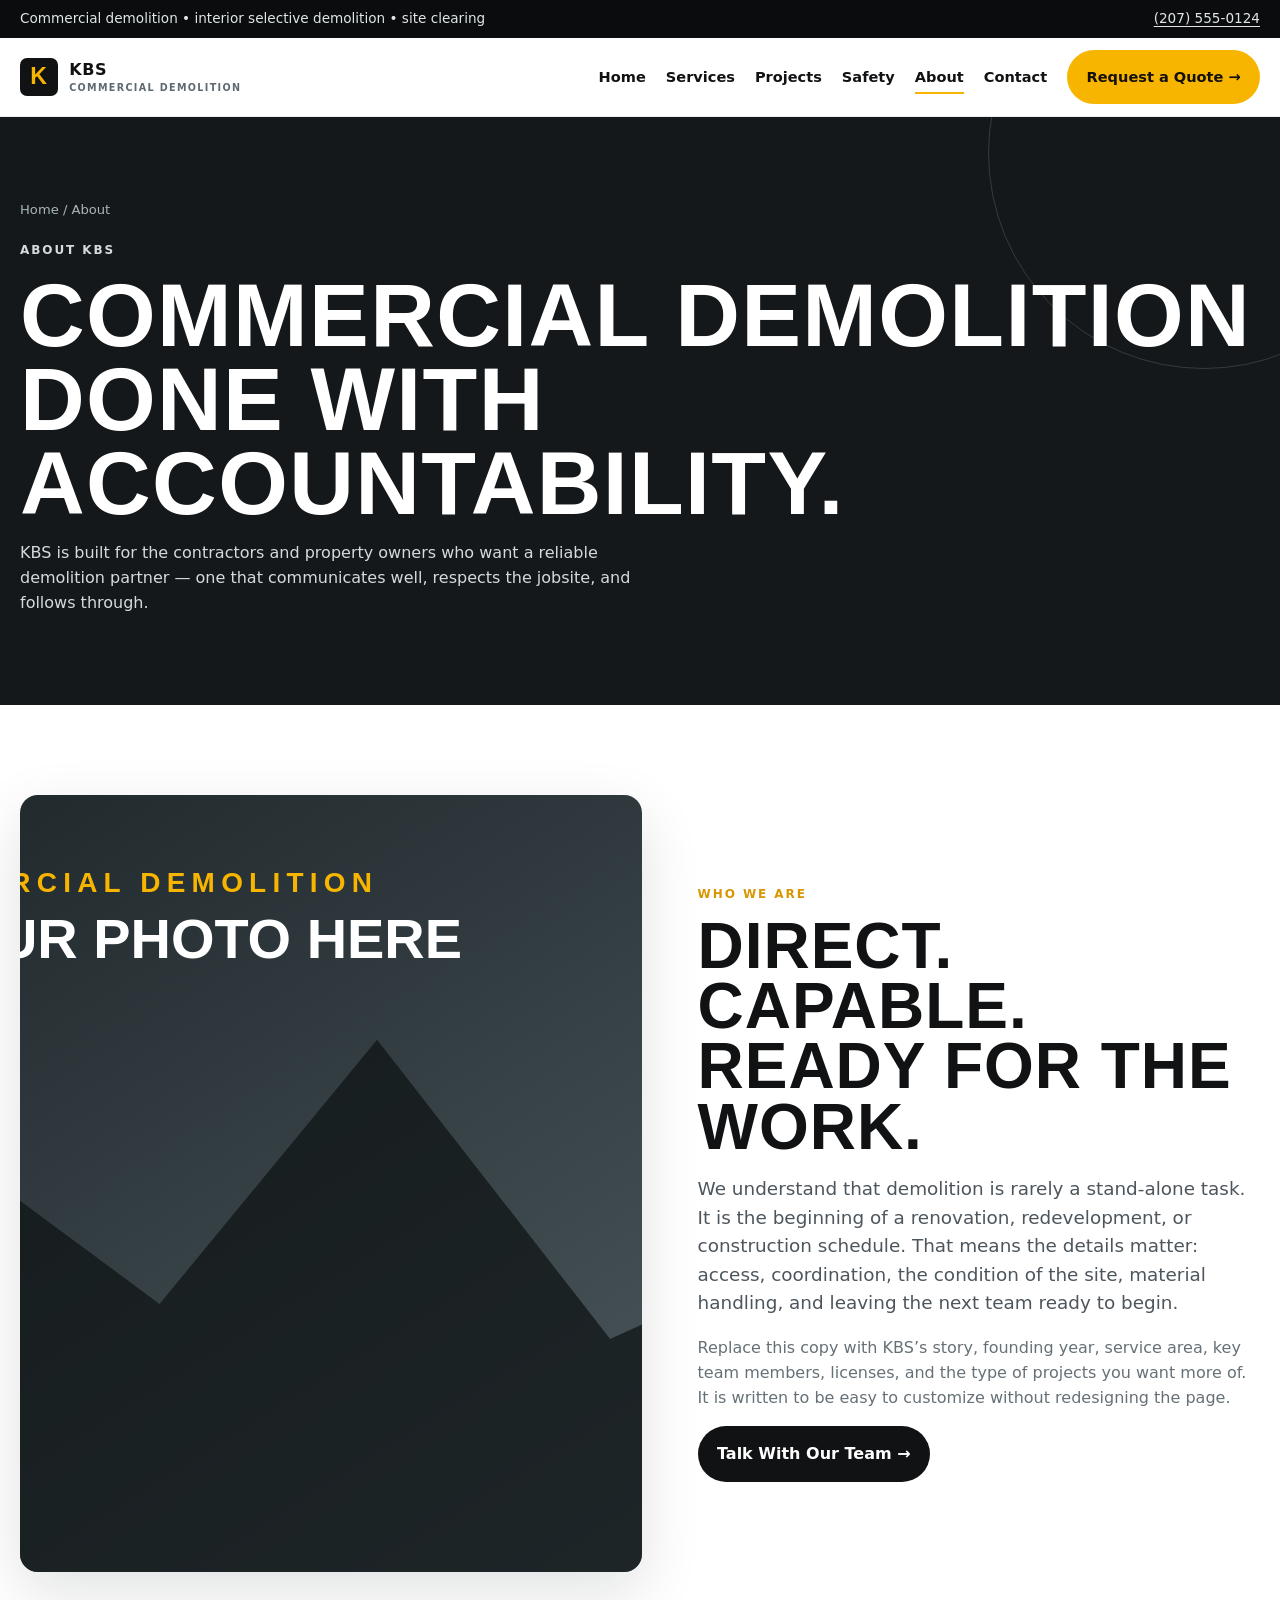
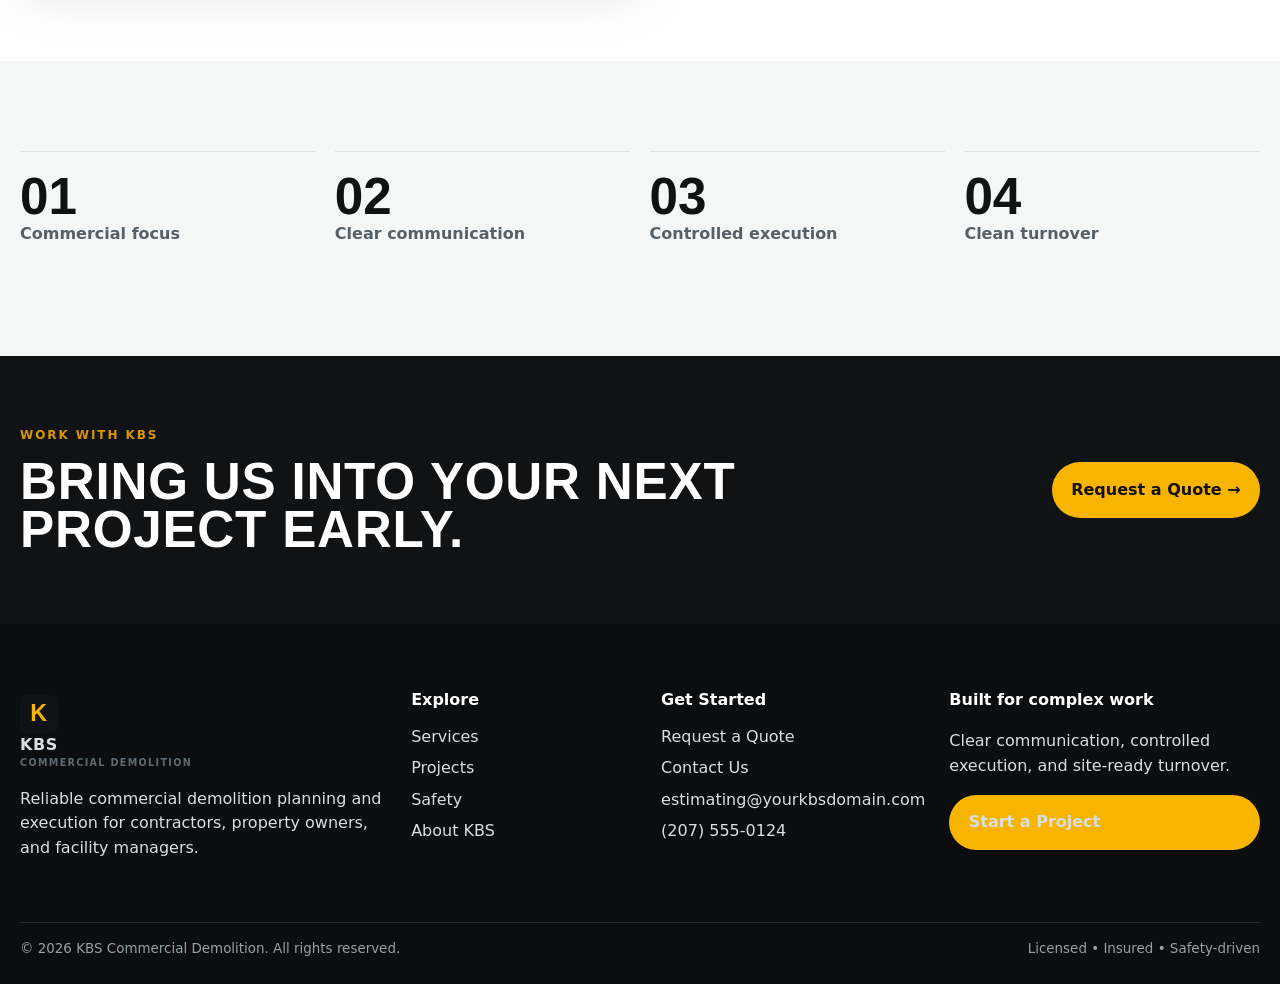
==== about.html @ d8b51226 "Add files via upload" ====
<!doctype html><html lang="en"><head><meta charset="utf-8"><meta name="viewport" content="width=device-width, initial-scale=1"><meta name="description" content="KBS Commercial Demolition — professional demolition services for commercial projects."><title>About KBS | KBS Commercial Demolition</title><link rel="icon" href="assets/images/logo-mark.svg"><link rel="stylesheet" href="assets/css/site.css"></head><body><div class="topbar"><div class="container topbar-inner"><span>Commercial demolition • interior selective demolition • site clearing</span><a data-phone href="tel:+12075550124">(207) 555-0124</a></div></div>
<header class="site-header"><div class="container nav"><a class="brand" href="index.html" aria-label="KBS Commercial Demolition home"><span class="brand-mark">K</span><span>KBS <small>COMMERCIAL DEMOLITION</small></span></a><button class="menu-toggle" aria-label="Toggle navigation" aria-expanded="false">☰</button><nav class="nav-links"><a href="index.html" class="">Home</a><a href="services.html" class="">Services</a><a href="projects.html" class="">Projects</a><a href="safety.html" class="">Safety</a><a href="about.html" class="active">About</a><a href="contact.html" class="">Contact</a><a href="quote.html" class="button button-primary">Request a Quote →</a></nav></div></header><main><section class="page-hero"><div class="container"><div class="breadcrumbs">Home / About</div><p class="eyebrow">About KBS</p><h1 class="display">Commercial demolition done with accountability.</h1><p>KBS is built for the contractors and property owners who want a reliable demolition partner — one that communicates well, respects the jobsite, and follows through.</p></div></section><section class="section"><div class="container grid-2"><div class="media-card tall"><img src="assets/images/about-team.jpg" data-fallback="assets/images/about-team.svg" alt="KBS team at a commercial demolition site" loading="lazy"></div><div><p class="eyebrow">Who we are</p><h2 class="display section-title">Direct. Capable. Ready for the work.</h2><p class="lead">We understand that demolition is rarely a stand-alone task. It is the beginning of a renovation, redevelopment, or construction schedule. That means the details matter: access, coordination, the condition of the site, material handling, and leaving the next team ready to begin.</p><p class="muted">Replace this copy with KBS’s story, founding year, service area, key team members, licenses, and the type of projects you want more of. It is written to be easy to customize without redesigning the page.</p><a href="contact.html" class="button button-dark">Talk With Our Team →</a></div></div></section><section class="section split-band"><div class="container grid-4"><div class="stat"><strong>01</strong><span>Commercial focus</span></div><div class="stat"><strong>02</strong><span>Clear communication</span></div><div class="stat"><strong>03</strong><span>Controlled execution</span></div><div class="stat"><strong>04</strong><span>Clean turnover</span></div></div></section><section class="cta"><div class="container"><div><p class="eyebrow">Work with KBS</p><h2 class="display">Bring us into your next project early.</h2></div><a href="quote.html" class="button button-primary">Request a Quote →</a></div></section></main><footer class="footer"><div class="container footer-grid"><div><a class="brand" href="index.html"><span class="brand-mark">K</span><span>KBS <small>COMMERCIAL DEMOLITION</small></span></a><p>Reliable commercial demolition planning and execution for contractors, property owners, and facility managers.</p></div><div><h4>Explore</h4><a href="services.html">Services</a><a href="projects.html">Projects</a><a href="safety.html">Safety</a><a href="about.html">About KBS</a></div><div><h4>Get Started</h4><a href="quote.html">Request a Quote</a><a href="contact.html">Contact Us</a><a href="mailto:estimating@yourkbsdomain.com" data-email>estimating@yourkbsdomain.com</a><a href="tel:+12075550124" data-phone>(207) 555-0124</a></div><div><h4>Built for complex work</h4><p>Clear communication, controlled execution, and site-ready turnover.</p><a href="quote.html" class="button button-primary">Start a Project</a></div></div><div class="container footer-bottom"><span>© <span id="year"></span> KBS Commercial Demolition. All rights reserved.</span><span>Licensed • Insured • Safety-driven</span></div></footer><script>document.getElementById('year').textContent=new Date().getFullYear()</script><script src="assets/js/site.js"></script></body></html>
---- assets/css/site.css ----
:root{--ink:#101214;--ink-2:#202428;--steel:#5e6a72;--line:#dce1e4;--paper:#f5f6f6;--white:#fff;--signal:#f7b500;--signal-dark:#d89700;--success:#1c5e44;--radius:18px;--shadow:0 20px 60px rgba(12,18,22,.12);--max:1240px}
*{box-sizing:border-box}html{scroll-behavior:smooth}body{margin:0;font-family:Inter,ui-sans-serif,system-ui,-apple-system,BlinkMacSystemFont,"Segoe UI",sans-serif;color:var(--ink);background:var(--white);line-height:1.55}a{color:inherit;text-decoration:none}img{max-width:100%;display:block}.container{width:min(var(--max),calc(100% - 40px));margin:0 auto}.eyebrow{font-size:.75rem;font-weight:800;letter-spacing:.16em;text-transform:uppercase;color:var(--signal-dark);margin:0 0 .8rem}.display{font-family:Impact,Haettenschweiler,"Arial Narrow Bold",sans-serif;letter-spacing:.015em;text-transform:uppercase;line-height:.94;margin:0}.section{padding:5.6rem 0}.section-sm{padding:3.5rem 0}.section-title{font-size:clamp(2.2rem,5vw,4.5rem);max-width:820px}.lead{font-size:1.15rem;color:#4d565d;max-width:720px}.button{display:inline-flex;align-items:center;gap:.55rem;padding:.9rem 1.15rem;border:1px solid transparent;border-radius:999px;font-weight:800;cursor:pointer;transition:.18s transform,.18s background,.18s border}.button:hover{transform:translateY(-2px)}.button-primary{background:var(--signal);color:#14100a}.button-primary:hover{background:#ffc526}.button-dark{background:var(--ink);color:white}.button-outline{border-color:#aeb7bd;background:white}.button-outline:hover{background:var(--paper)}.topbar{background:#0a0c0d;color:#dfe6e9;font-size:.85rem}.topbar-inner{min-height:38px;display:flex;align-items:center;justify-content:space-between;gap:1rem}.topbar a{text-decoration:underline;text-underline-offset:3px}.site-header{position:sticky;top:0;z-index:30;background:rgba(255,255,255,.96);backdrop-filter:blur(16px);border-bottom:1px solid rgba(16,18,20,.08)}.nav{min-height:78px;display:flex;align-items:center;justify-content:space-between;gap:1.2rem}.brand{display:flex;align-items:center;gap:.7rem;font-weight:900;letter-spacing:.035em}.brand-mark{width:38px;height:38px;border-radius:7px;display:grid;place-items:center;background:var(--ink);color:var(--signal);font-family:Impact,sans-serif;font-size:1.45rem;line-height:1}.brand small{display:block;font-size:.6rem;color:var(--steel);letter-spacing:.14em;margin-top:-2px}.nav-links{display:flex;align-items:center;gap:1.25rem;font-size:.91rem;font-weight:750}.nav-links a{position:relative}.nav-links a:not(.button):after{content:"";position:absolute;left:0;bottom:-.38rem;width:0;height:2px;background:var(--signal);transition:.18s}.nav-links a:hover:after,.nav-links a.active:after{width:100%}.menu-toggle{display:none;border:0;background:transparent;font-size:1.5rem}.hero{background:linear-gradient(114deg,rgba(7,9,10,.97) 0%,rgba(16,18,20,.86) 53%,rgba(16,18,20,.35)),url('../images/hero.svg');background-size:cover;background-position:center;min-height:min(700px,calc(100vh - 116px));display:flex;align-items:center;color:white;position:relative;overflow:hidden}.hero:after{content:"";position:absolute;inset:auto -10vw -30vw auto;width:64vw;height:64vw;border:1px solid rgba(255,255,255,.16);border-radius:50%}.hero-content{position:relative;z-index:1;padding:5.4rem 0}.hero h1{font-size:clamp(3.35rem,9vw,7.8rem);max-width:850px}.hero p{font-size:1.16rem;max-width:620px;color:#d9dfe1;margin:1.4rem 0 2rem}.hero-actions{display:flex;gap:.8rem;flex-wrap:wrap}.trust-strip{background:var(--signal);color:#15110a}.trust-grid{display:grid;grid-template-columns:repeat(4,1fr);gap:1px}.trust-item{padding:1.5rem 1rem;border-right:1px solid rgba(0,0,0,.13);font-weight:800}.trust-item span{display:block;font-size:.75rem;opacity:.72;text-transform:uppercase;letter-spacing:.12em;margin-bottom:.22rem}.grid-2{display:grid;grid-template-columns:1.05fr .95fr;gap:3.5rem;align-items:center}.grid-3{display:grid;grid-template-columns:repeat(3,1fr);gap:1.2rem}.grid-4{display:grid;grid-template-columns:repeat(4,1fr);gap:1.2rem}.media-card{border-radius:var(--radius);overflow:hidden;box-shadow:var(--shadow);background:#e7ebed}.media-card img{aspect-ratio:4/3;object-fit:cover;width:100%}.media-card.tall img{aspect-ratio:4/5}.card{border:1px solid var(--line);background:var(--white);border-radius:var(--radius);padding:1.55rem}.card h3{margin:.1rem 0 .5rem;font-size:1.25rem}.card p{margin:0;color:#5a646a}.service-card{min-height:270px;display:flex;flex-direction:column;justify-content:flex-end;background:#1a1e20;color:white;border-radius:var(--radius);padding:1.5rem;overflow:hidden;position:relative;isolation:isolate}.service-card:before{content:"";position:absolute;inset:0;background:linear-gradient(180deg,rgba(11,14,15,.05),rgba(11,14,15,.9));z-index:-1}.service-card img{position:absolute;inset:0;width:100%;height:100%;object-fit:cover;z-index:-2}.service-card h3{font-size:1.45rem;margin:0 0 .35rem}.service-card p{margin:0;color:#d8dee0}.split-band{background:var(--paper)}.stat{padding:1.2rem 0;border-top:1px solid var(--line)}.stat strong{display:block;font-family:Impact,sans-serif;font-size:3.2rem;line-height:1;color:var(--ink)}.stat span{font-weight:700;color:#566067}.cta{background:var(--ink);color:#fff;padding:4.4rem 0}.cta .container{display:flex;justify-content:space-between;gap:2rem;align-items:center}.cta h2{font-size:clamp(2rem,4vw,3.8rem);max-width:760px}.page-hero{background:#14181a;color:#fff;padding:5.2rem 0 4.6rem;position:relative;overflow:hidden}.page-hero:after{content:"";position:absolute;width:430px;height:430px;border:1px solid rgba(255,255,255,.15);border-radius:50%;right:-140px;top:-180px}.page-hero h1{font-size:clamp(3rem,7vw,6rem);position:relative;z-index:1}.page-hero p{max-width:620px;color:#d4dbde;position:relative;z-index:1}.breadcrumbs{font-size:.82rem;color:#a8b5ba;margin-bottom:1.3rem}.project-grid{display:grid;grid-template-columns:repeat(3,1fr);gap:1.15rem}.project{border-radius:14px;overflow:hidden;background:#111;color:#fff;position:relative;aspect-ratio:4/3}.project img{width:100%;height:100%;object-fit:cover;transition:transform .35s}.project:hover img{transform:scale(1.05)}.project .overlay{position:absolute;inset:auto 0 0;background:linear-gradient(transparent,rgba(0,0,0,.88));padding:3.5rem 1.1rem 1rem}.project .tag{font-size:.68rem;text-transform:uppercase;letter-spacing:.13em;color:var(--signal);font-weight:900}.project h3{margin:.25rem 0 0;font-size:1.18rem}.filter-bar{display:flex;flex-wrap:wrap;gap:.5rem;margin:1.5rem 0 2.2rem}.filter-button{border:1px solid var(--line);background:#fff;padding:.55rem .85rem;border-radius:999px;font-weight:750;cursor:pointer}.filter-button.active,.filter-button:hover{background:var(--ink);color:white;border-color:var(--ink)}.form-shell{display:grid;grid-template-columns:.88fr 1.12fr;gap:0;border-radius:var(--radius);overflow:hidden;box-shadow:var(--shadow);background:white}.form-aside{background:#15191b;color:white;padding:2.3rem}.form-aside h2{font-size:2.5rem}.form-aside p{color:#c4ced1}.contact-points{list-style:none;padding:0;margin:1.7rem 0}.contact-points li{padding:1rem 0;border-top:1px solid rgba(255,255,255,.16)}.form-card{padding:2.3rem}.form-grid{display:grid;grid-template-columns:1fr 1fr;gap:1rem}.field{display:flex;flex-direction:column;gap:.45rem;margin-bottom:1rem}.field.full{grid-column:1/-1}.field label{font-weight:800;font-size:.9rem}.field input,.field select,.field textarea{width:100%;border:1px solid #cfd7da;border-radius:10px;padding:.86rem .9rem;background:#fff;font:inherit;color:var(--ink)}.field textarea{min-height:145px;resize:vertical}.field input:focus,.field select:focus,.field textarea:focus{outline:3px solid rgba(247,181,0,.28);border-color:var(--signal-dark)}.form-note{font-size:.83rem;color:#5e676c}.status{display:none;margin-top:1rem;padding:.8rem 1rem;border-radius:9px;background:#e9f5ee;color:var(--success);font-weight:700}.process{counter-reset:step}.process .card{position:relative;padding-top:3.85rem}.process .card:before{counter-increment:step;content:"0" counter(step);position:absolute;top:1.2rem;left:1.4rem;font-family:Impact,sans-serif;font-size:2rem;color:var(--signal-dark)}.safety-list{display:grid;grid-template-columns:repeat(2,1fr);gap:1rem;list-style:none;padding:0}.safety-list li{padding:1.1rem;border:1px solid var(--line);border-radius:12px;font-weight:700}.safety-list li:before{content:"✓";display:inline-grid;place-items:center;width:1.4rem;height:1.4rem;border-radius:50%;background:var(--signal);margin-right:.6rem}.footer{background:#0b0d0e;color:#d7dfe1;padding:4rem 0 1.5rem}.footer-grid{display:grid;grid-template-columns:1.3fr .8fr .8fr 1.1fr;gap:1.5rem}.footer h4{color:#fff;margin:0 0 .75rem}.footer a{display:block;margin:.4rem 0;color:#d7dfe1}.footer a:hover{color:var(--signal)}.footer-bottom{margin-top:2.8rem;padding-top:1rem;border-top:1px solid rgba(255,255,255,.12);font-size:.84rem;color:#95a2a7;display:flex;justify-content:space-between;gap:1rem}.photo-note{padding:1rem 1.15rem;border-left:4px solid var(--signal);background:#fff9e5;color:#5f5019;margin-top:1.3rem;font-weight:650}.map-placeholder{background:linear-gradient(135deg,#202728,#56636a);min-height:350px;border-radius:var(--radius);padding:2rem;color:white;display:flex;align-items:flex-end}.map-placeholder p{max-width:420px;color:#d8e0e2}.muted{color:#667177}.hide{display:none!important}
@media(max-width:960px){.nav-links{position:fixed;inset:116px 0 auto;background:#fff;border-bottom:1px solid var(--line);display:none;align-items:stretch;flex-direction:column;padding:1.2rem 20px 1.5rem;gap:1rem}.nav-links.open{display:flex}.menu-toggle{display:block}.nav-links .button{align-self:flex-start}.grid-2,.form-shell{grid-template-columns:1fr;gap:2rem}.grid-3,.project-grid{grid-template-columns:repeat(2,1fr)}.grid-4{grid-template-columns:repeat(2,1fr)}.cta .container{display:block}.cta .button{margin-top:1rem}.footer-grid{grid-template-columns:1fr 1fr}.trust-grid{grid-template-columns:repeat(2,1fr)}}
@media(max-width:560px){.container{width:min(var(--max),calc(100% - 28px))}.topbar-inner{justify-content:center;text-align:center}.topbar-inner span{display:none}.nav{min-height:68px}.brand{font-size:.87rem}.hero{min-height:640px}.hero-content{padding:4.2rem 0}.section{padding:4.2rem 0}.grid-3,.grid-4,.project-grid,.form-grid,.safety-list{grid-template-columns:1fr}.trust-grid{grid-template-columns:1fr}.trust-item{border-bottom:1px solid rgba(0,0,0,.13)}.footer-grid{grid-template-columns:1fr}.footer-bottom{display:block}.footer-bottom span{display:block;margin:.25rem 0}.page-hero{padding:4.2rem 0}.form-aside,.form-card{padding:1.45rem}.hero h1{font-size:3.5rem}}
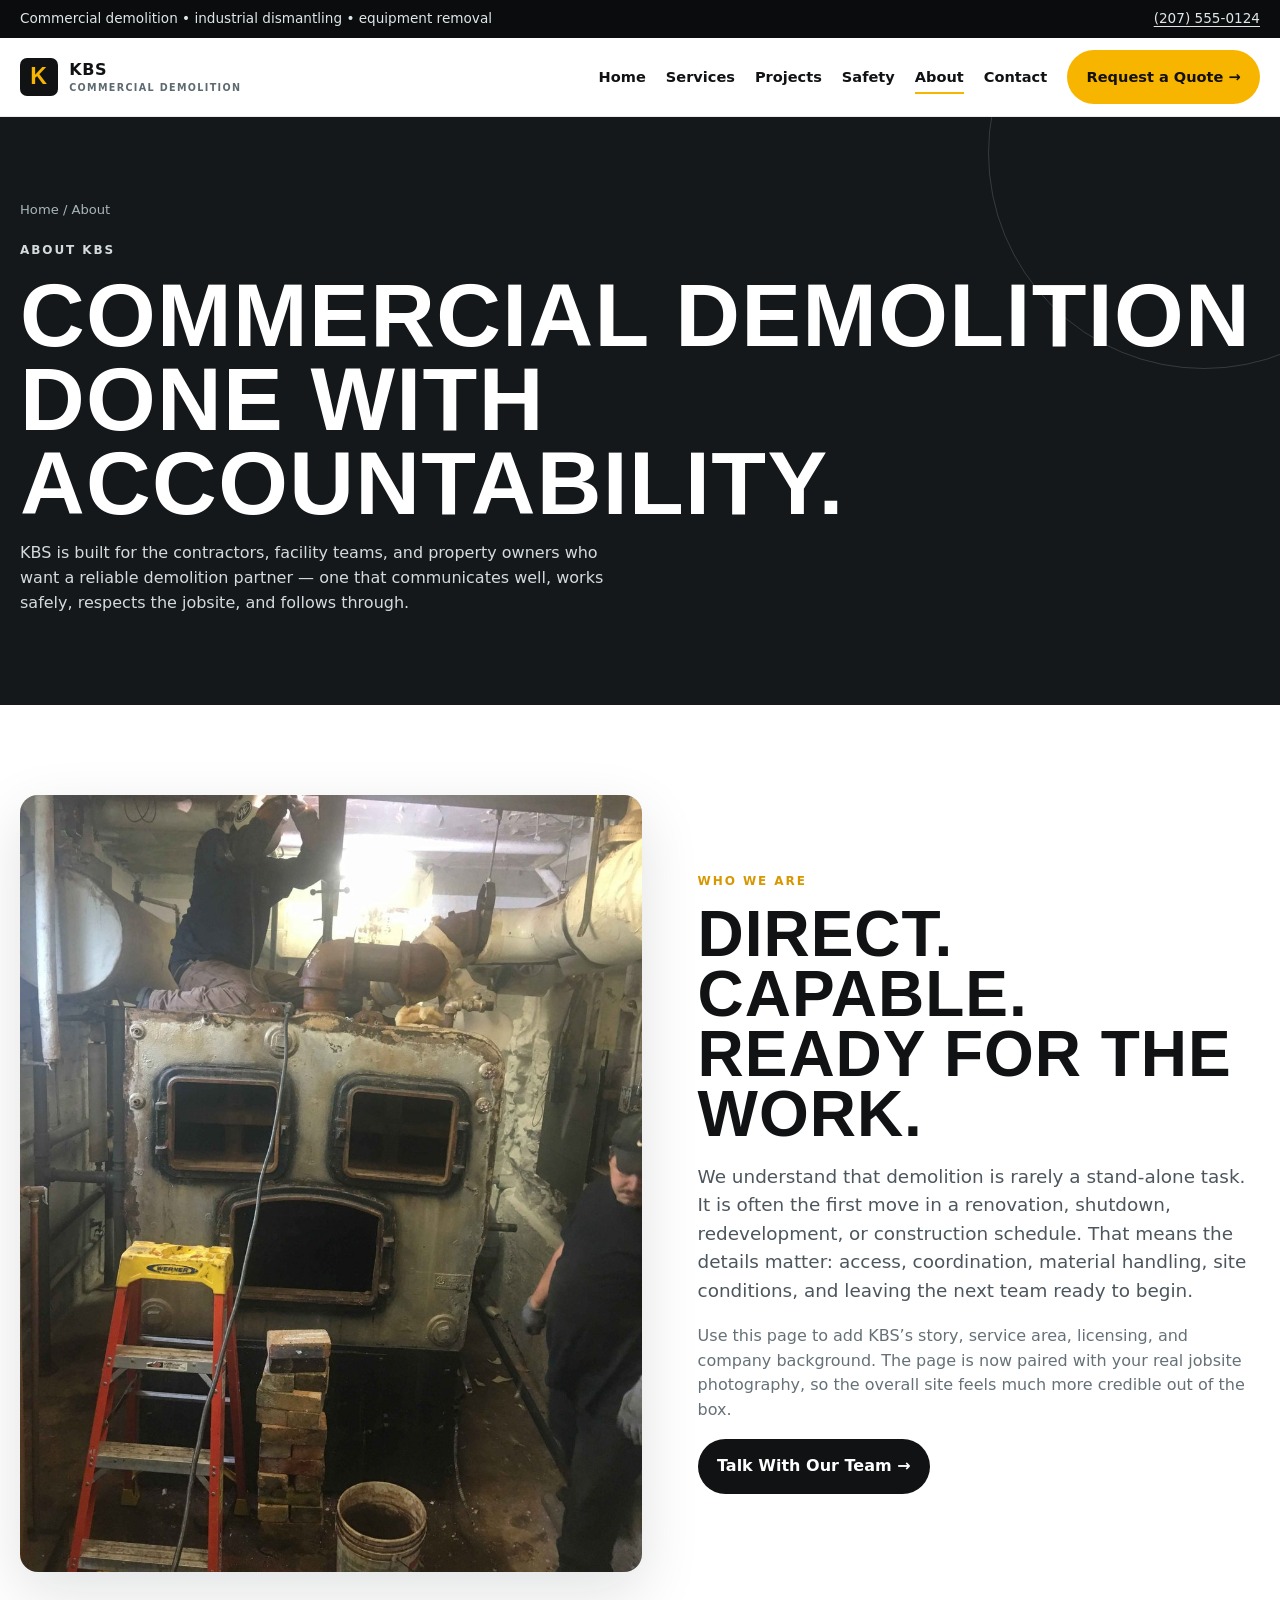
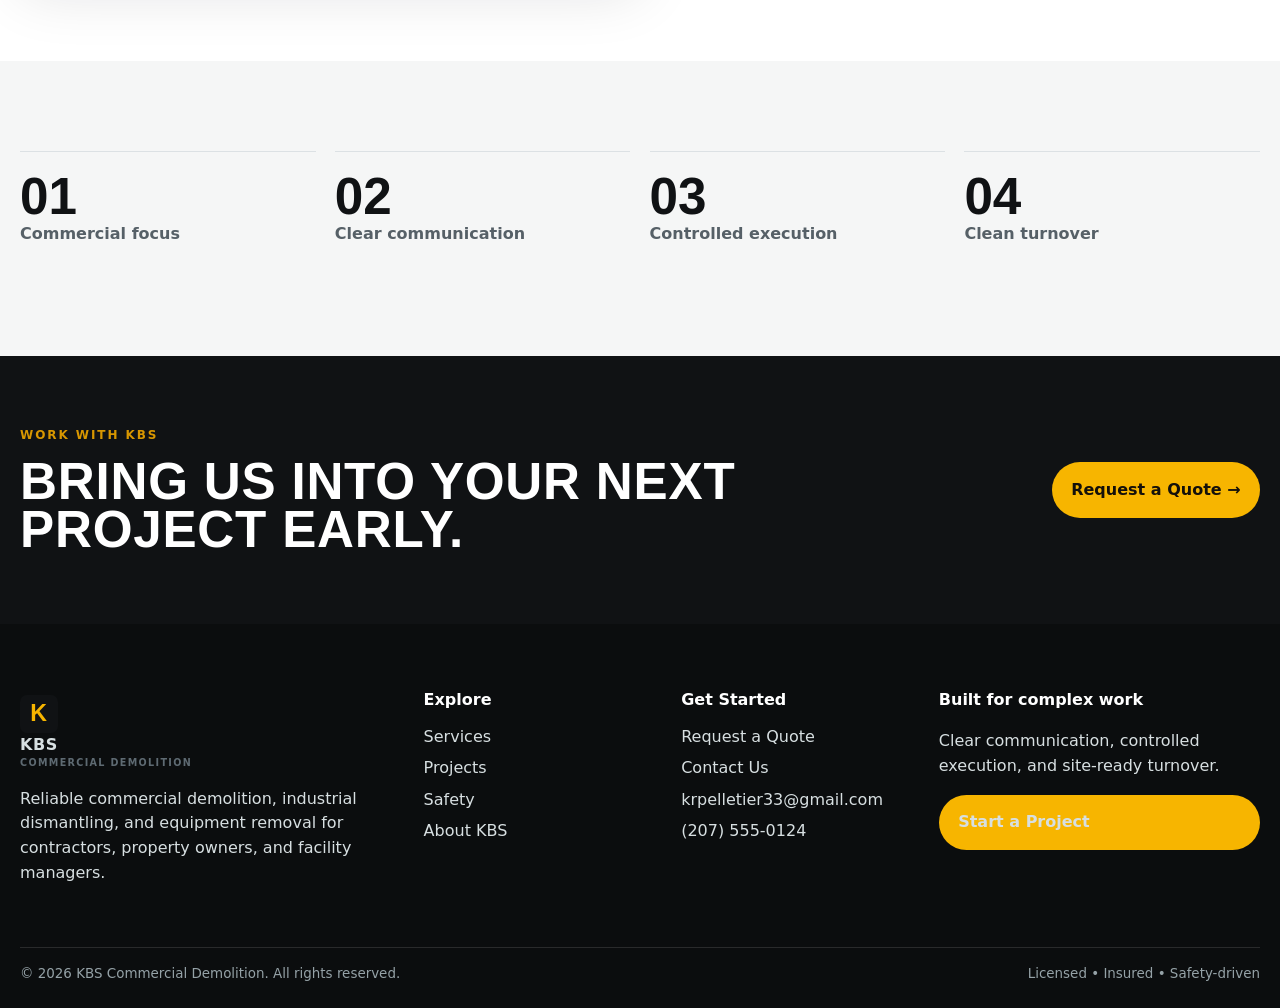
==== commit 9cd8cbd4: "Add files via upload" ====
--- a/about.html
+++ b/about.html
@@ -1,2 +1,2 @@
-<!doctype html><html lang="en"><head><meta charset="utf-8"><meta name="viewport" content="width=device-width, initial-scale=1"><meta name="description" content="KBS Commercial Demolition — professional demolition services for commercial projects."><title>About KBS | KBS Commercial Demolition</title><link rel="icon" href="assets/images/logo-mark.svg"><link rel="stylesheet" href="assets/css/site.css"></head><body><div class="topbar"><div class="container topbar-inner"><span>Commercial demolition • interior selective demolition • site clearing</span><a data-phone href="tel:+12075550124">(207) 555-0124</a></div></div>
-<header class="site-header"><div class="container nav"><a class="brand" href="index.html" aria-label="KBS Commercial Demolition home"><span class="brand-mark">K</span><span>KBS <small>COMMERCIAL DEMOLITION</small></span></a><button class="menu-toggle" aria-label="Toggle navigation" aria-expanded="false">☰</button><nav class="nav-links"><a href="index.html" class="">Home</a><a href="services.html" class="">Services</a><a href="projects.html" class="">Projects</a><a href="safety.html" class="">Safety</a><a href="about.html" class="active">About</a><a href="contact.html" class="">Contact</a><a href="quote.html" class="button button-primary">Request a Quote →</a></nav></div></header><main><section class="page-hero"><div class="container"><div class="breadcrumbs">Home / About</div><p class="eyebrow">About KBS</p><h1 class="display">Commercial demolition done with accountability.</h1><p>KBS is built for the contractors and property owners who want a reliable demolition partner — one that communicates well, respects the jobsite, and follows through.</p></div></section><section class="section"><div class="container grid-2"><div class="media-card tall"><img src="assets/images/about-team.jpg" data-fallback="assets/images/about-team.svg" alt="KBS team at a commercial demolition site" loading="lazy"></div><div><p class="eyebrow">Who we are</p><h2 class="display section-title">Direct. Capable. Ready for the work.</h2><p class="lead">We understand that demolition is rarely a stand-alone task. It is the beginning of a renovation, redevelopment, or construction schedule. That means the details matter: access, coordination, the condition of the site, material handling, and leaving the next team ready to begin.</p><p class="muted">Replace this copy with KBS’s story, founding year, service area, key team members, licenses, and the type of projects you want more of. It is written to be easy to customize without redesigning the page.</p><a href="contact.html" class="button button-dark">Talk With Our Team →</a></div></div></section><section class="section split-band"><div class="container grid-4"><div class="stat"><strong>01</strong><span>Commercial focus</span></div><div class="stat"><strong>02</strong><span>Clear communication</span></div><div class="stat"><strong>03</strong><span>Controlled execution</span></div><div class="stat"><strong>04</strong><span>Clean turnover</span></div></div></section><section class="cta"><div class="container"><div><p class="eyebrow">Work with KBS</p><h2 class="display">Bring us into your next project early.</h2></div><a href="quote.html" class="button button-primary">Request a Quote →</a></div></section></main><footer class="footer"><div class="container footer-grid"><div><a class="brand" href="index.html"><span class="brand-mark">K</span><span>KBS <small>COMMERCIAL DEMOLITION</small></span></a><p>Reliable commercial demolition planning and execution for contractors, property owners, and facility managers.</p></div><div><h4>Explore</h4><a href="services.html">Services</a><a href="projects.html">Projects</a><a href="safety.html">Safety</a><a href="about.html">About KBS</a></div><div><h4>Get Started</h4><a href="quote.html">Request a Quote</a><a href="contact.html">Contact Us</a><a href="mailto:estimating@yourkbsdomain.com" data-email>estimating@yourkbsdomain.com</a><a href="tel:+12075550124" data-phone>(207) 555-0124</a></div><div><h4>Built for complex work</h4><p>Clear communication, controlled execution, and site-ready turnover.</p><a href="quote.html" class="button button-primary">Start a Project</a></div></div><div class="container footer-bottom"><span>© <span id="year"></span> KBS Commercial Demolition. All rights reserved.</span><span>Licensed • Insured • Safety-driven</span></div></footer><script>document.getElementById('year').textContent=new Date().getFullYear()</script><script src="assets/js/site.js"></script></body></html>+<!doctype html><html lang="en"><head><meta charset="utf-8"><meta name="viewport" content="width=device-width, initial-scale=1"><meta name="description" content="KBS Commercial Demolition — professional demolition services for commercial projects."><title>About KBS | KBS Commercial Demolition</title><link rel="icon" href="assets/images/logo-mark.svg"><link rel="stylesheet" href="assets/css/site.css"></head><body><div class="topbar"><div class="container topbar-inner"><span>Commercial demolition • industrial dismantling • equipment removal</span><a data-phone href="tel:+12075550124">(207) 555-0124</a></div></div>
+<header class="site-header"><div class="container nav"><a class="brand" href="index.html" aria-label="KBS Commercial Demolition home"><span class="brand-mark">K</span><span>KBS <small>COMMERCIAL DEMOLITION</small></span></a><button class="menu-toggle" aria-label="Toggle navigation" aria-expanded="false">☰</button><nav class="nav-links"><a href="index.html" class="">Home</a><a href="services.html" class="">Services</a><a href="projects.html" class="">Projects</a><a href="safety.html" class="">Safety</a><a href="about.html" class="active">About</a><a href="contact.html" class="">Contact</a><a href="quote.html" class="button button-primary">Request a Quote →</a></nav></div></header><main><section class="page-hero"><div class="container"><div class="breadcrumbs">Home / About</div><p class="eyebrow">About KBS</p><h1 class="display">Commercial demolition done with accountability.</h1><p>KBS is built for the contractors, facility teams, and property owners who want a reliable demolition partner — one that communicates well, works safely, respects the jobsite, and follows through.</p></div></section><section class="section"><div class="container grid-2"><div class="media-card tall"><img src="assets/images/about-team.jpg" data-fallback="assets/images/about-team.svg" alt="KBS team at a commercial demolition site" loading="lazy"></div><div><p class="eyebrow">Who we are</p><h2 class="display section-title">Direct. Capable. Ready for the work.</h2><p class="lead">We understand that demolition is rarely a stand-alone task. It is often the first move in a renovation, shutdown, redevelopment, or construction schedule. That means the details matter: access, coordination, material handling, site conditions, and leaving the next team ready to begin.</p><p class="muted">Use this page to add KBS’s story, service area, licensing, and company background. The page is now paired with your real jobsite photography, so the overall site feels much more credible out of the box.</p><a href="contact.html" class="button button-dark">Talk With Our Team →</a></div></div></section><section class="section split-band"><div class="container grid-4"><div class="stat"><strong>01</strong><span>Commercial focus</span></div><div class="stat"><strong>02</strong><span>Clear communication</span></div><div class="stat"><strong>03</strong><span>Controlled execution</span></div><div class="stat"><strong>04</strong><span>Clean turnover</span></div></div></section><section class="cta"><div class="container"><div><p class="eyebrow">Work with KBS</p><h2 class="display">Bring us into your next project early.</h2></div><a href="quote.html" class="button button-primary">Request a Quote →</a></div></section></main><footer class="footer"><div class="container footer-grid"><div><a class="brand" href="index.html"><span class="brand-mark">K</span><span>KBS <small>COMMERCIAL DEMOLITION</small></span></a><p>Reliable commercial demolition, industrial dismantling, and equipment removal for contractors, property owners, and facility managers.</p></div><div><h4>Explore</h4><a href="services.html">Services</a><a href="projects.html">Projects</a><a href="safety.html">Safety</a><a href="about.html">About KBS</a></div><div><h4>Get Started</h4><a href="quote.html">Request a Quote</a><a href="contact.html">Contact Us</a><a href="mailto:krpelletier33@gmail.com" data-email>krpelletier33@gmail.com</a><a href="tel:+12075550124" data-phone>(207) 555-0124</a></div><div><h4>Built for complex work</h4><p>Clear communication, controlled execution, and site-ready turnover.</p><a href="quote.html" class="button button-primary">Start a Project</a></div></div><div class="container footer-bottom"><span>© <span id="year"></span> KBS Commercial Demolition. All rights reserved.</span><span>Licensed • Insured • Safety-driven</span></div></footer><script>document.getElementById('year').textContent=new Date().getFullYear()</script><script src="assets/js/site.js"></script></body></html>
--- a/assets/css/site.css
+++ b/assets/css/site.css
@@ -1,4 +1,4 @@
 :root{--ink:#101214;--ink-2:#202428;--steel:#5e6a72;--line:#dce1e4;--paper:#f5f6f6;--white:#fff;--signal:#f7b500;--signal-dark:#d89700;--success:#1c5e44;--radius:18px;--shadow:0 20px 60px rgba(12,18,22,.12);--max:1240px}
-*{box-sizing:border-box}html{scroll-behavior:smooth}body{margin:0;font-family:Inter,ui-sans-serif,system-ui,-apple-system,BlinkMacSystemFont,"Segoe UI",sans-serif;color:var(--ink);background:var(--white);line-height:1.55}a{color:inherit;text-decoration:none}img{max-width:100%;display:block}.container{width:min(var(--max),calc(100% - 40px));margin:0 auto}.eyebrow{font-size:.75rem;font-weight:800;letter-spacing:.16em;text-transform:uppercase;color:var(--signal-dark);margin:0 0 .8rem}.display{font-family:Impact,Haettenschweiler,"Arial Narrow Bold",sans-serif;letter-spacing:.015em;text-transform:uppercase;line-height:.94;margin:0}.section{padding:5.6rem 0}.section-sm{padding:3.5rem 0}.section-title{font-size:clamp(2.2rem,5vw,4.5rem);max-width:820px}.lead{font-size:1.15rem;color:#4d565d;max-width:720px}.button{display:inline-flex;align-items:center;gap:.55rem;padding:.9rem 1.15rem;border:1px solid transparent;border-radius:999px;font-weight:800;cursor:pointer;transition:.18s transform,.18s background,.18s border}.button:hover{transform:translateY(-2px)}.button-primary{background:var(--signal);color:#14100a}.button-primary:hover{background:#ffc526}.button-dark{background:var(--ink);color:white}.button-outline{border-color:#aeb7bd;background:white}.button-outline:hover{background:var(--paper)}.topbar{background:#0a0c0d;color:#dfe6e9;font-size:.85rem}.topbar-inner{min-height:38px;display:flex;align-items:center;justify-content:space-between;gap:1rem}.topbar a{text-decoration:underline;text-underline-offset:3px}.site-header{position:sticky;top:0;z-index:30;background:rgba(255,255,255,.96);backdrop-filter:blur(16px);border-bottom:1px solid rgba(16,18,20,.08)}.nav{min-height:78px;display:flex;align-items:center;justify-content:space-between;gap:1.2rem}.brand{display:flex;align-items:center;gap:.7rem;font-weight:900;letter-spacing:.035em}.brand-mark{width:38px;height:38px;border-radius:7px;display:grid;place-items:center;background:var(--ink);color:var(--signal);font-family:Impact,sans-serif;font-size:1.45rem;line-height:1}.brand small{display:block;font-size:.6rem;color:var(--steel);letter-spacing:.14em;margin-top:-2px}.nav-links{display:flex;align-items:center;gap:1.25rem;font-size:.91rem;font-weight:750}.nav-links a{position:relative}.nav-links a:not(.button):after{content:"";position:absolute;left:0;bottom:-.38rem;width:0;height:2px;background:var(--signal);transition:.18s}.nav-links a:hover:after,.nav-links a.active:after{width:100%}.menu-toggle{display:none;border:0;background:transparent;font-size:1.5rem}.hero{background:linear-gradient(114deg,rgba(7,9,10,.97) 0%,rgba(16,18,20,.86) 53%,rgba(16,18,20,.35)),url('../images/hero.svg');background-size:cover;background-position:center;min-height:min(700px,calc(100vh - 116px));display:flex;align-items:center;color:white;position:relative;overflow:hidden}.hero:after{content:"";position:absolute;inset:auto -10vw -30vw auto;width:64vw;height:64vw;border:1px solid rgba(255,255,255,.16);border-radius:50%}.hero-content{position:relative;z-index:1;padding:5.4rem 0}.hero h1{font-size:clamp(3.35rem,9vw,7.8rem);max-width:850px}.hero p{font-size:1.16rem;max-width:620px;color:#d9dfe1;margin:1.4rem 0 2rem}.hero-actions{display:flex;gap:.8rem;flex-wrap:wrap}.trust-strip{background:var(--signal);color:#15110a}.trust-grid{display:grid;grid-template-columns:repeat(4,1fr);gap:1px}.trust-item{padding:1.5rem 1rem;border-right:1px solid rgba(0,0,0,.13);font-weight:800}.trust-item span{display:block;font-size:.75rem;opacity:.72;text-transform:uppercase;letter-spacing:.12em;margin-bottom:.22rem}.grid-2{display:grid;grid-template-columns:1.05fr .95fr;gap:3.5rem;align-items:center}.grid-3{display:grid;grid-template-columns:repeat(3,1fr);gap:1.2rem}.grid-4{display:grid;grid-template-columns:repeat(4,1fr);gap:1.2rem}.media-card{border-radius:var(--radius);overflow:hidden;box-shadow:var(--shadow);background:#e7ebed}.media-card img{aspect-ratio:4/3;object-fit:cover;width:100%}.media-card.tall img{aspect-ratio:4/5}.card{border:1px solid var(--line);background:var(--white);border-radius:var(--radius);padding:1.55rem}.card h3{margin:.1rem 0 .5rem;font-size:1.25rem}.card p{margin:0;color:#5a646a}.service-card{min-height:270px;display:flex;flex-direction:column;justify-content:flex-end;background:#1a1e20;color:white;border-radius:var(--radius);padding:1.5rem;overflow:hidden;position:relative;isolation:isolate}.service-card:before{content:"";position:absolute;inset:0;background:linear-gradient(180deg,rgba(11,14,15,.05),rgba(11,14,15,.9));z-index:-1}.service-card img{position:absolute;inset:0;width:100%;height:100%;object-fit:cover;z-index:-2}.service-card h3{font-size:1.45rem;margin:0 0 .35rem}.service-card p{margin:0;color:#d8dee0}.split-band{background:var(--paper)}.stat{padding:1.2rem 0;border-top:1px solid var(--line)}.stat strong{display:block;font-family:Impact,sans-serif;font-size:3.2rem;line-height:1;color:var(--ink)}.stat span{font-weight:700;color:#566067}.cta{background:var(--ink);color:#fff;padding:4.4rem 0}.cta .container{display:flex;justify-content:space-between;gap:2rem;align-items:center}.cta h2{font-size:clamp(2rem,4vw,3.8rem);max-width:760px}.page-hero{background:#14181a;color:#fff;padding:5.2rem 0 4.6rem;position:relative;overflow:hidden}.page-hero:after{content:"";position:absolute;width:430px;height:430px;border:1px solid rgba(255,255,255,.15);border-radius:50%;right:-140px;top:-180px}.page-hero h1{font-size:clamp(3rem,7vw,6rem);position:relative;z-index:1}.page-hero p{max-width:620px;color:#d4dbde;position:relative;z-index:1}.breadcrumbs{font-size:.82rem;color:#a8b5ba;margin-bottom:1.3rem}.project-grid{display:grid;grid-template-columns:repeat(3,1fr);gap:1.15rem}.project{border-radius:14px;overflow:hidden;background:#111;color:#fff;position:relative;aspect-ratio:4/3}.project img{width:100%;height:100%;object-fit:cover;transition:transform .35s}.project:hover img{transform:scale(1.05)}.project .overlay{position:absolute;inset:auto 0 0;background:linear-gradient(transparent,rgba(0,0,0,.88));padding:3.5rem 1.1rem 1rem}.project .tag{font-size:.68rem;text-transform:uppercase;letter-spacing:.13em;color:var(--signal);font-weight:900}.project h3{margin:.25rem 0 0;font-size:1.18rem}.filter-bar{display:flex;flex-wrap:wrap;gap:.5rem;margin:1.5rem 0 2.2rem}.filter-button{border:1px solid var(--line);background:#fff;padding:.55rem .85rem;border-radius:999px;font-weight:750;cursor:pointer}.filter-button.active,.filter-button:hover{background:var(--ink);color:white;border-color:var(--ink)}.form-shell{display:grid;grid-template-columns:.88fr 1.12fr;gap:0;border-radius:var(--radius);overflow:hidden;box-shadow:var(--shadow);background:white}.form-aside{background:#15191b;color:white;padding:2.3rem}.form-aside h2{font-size:2.5rem}.form-aside p{color:#c4ced1}.contact-points{list-style:none;padding:0;margin:1.7rem 0}.contact-points li{padding:1rem 0;border-top:1px solid rgba(255,255,255,.16)}.form-card{padding:2.3rem}.form-grid{display:grid;grid-template-columns:1fr 1fr;gap:1rem}.field{display:flex;flex-direction:column;gap:.45rem;margin-bottom:1rem}.field.full{grid-column:1/-1}.field label{font-weight:800;font-size:.9rem}.field input,.field select,.field textarea{width:100%;border:1px solid #cfd7da;border-radius:10px;padding:.86rem .9rem;background:#fff;font:inherit;color:var(--ink)}.field textarea{min-height:145px;resize:vertical}.field input:focus,.field select:focus,.field textarea:focus{outline:3px solid rgba(247,181,0,.28);border-color:var(--signal-dark)}.form-note{font-size:.83rem;color:#5e676c}.status{display:none;margin-top:1rem;padding:.8rem 1rem;border-radius:9px;background:#e9f5ee;color:var(--success);font-weight:700}.process{counter-reset:step}.process .card{position:relative;padding-top:3.85rem}.process .card:before{counter-increment:step;content:"0" counter(step);position:absolute;top:1.2rem;left:1.4rem;font-family:Impact,sans-serif;font-size:2rem;color:var(--signal-dark)}.safety-list{display:grid;grid-template-columns:repeat(2,1fr);gap:1rem;list-style:none;padding:0}.safety-list li{padding:1.1rem;border:1px solid var(--line);border-radius:12px;font-weight:700}.safety-list li:before{content:"✓";display:inline-grid;place-items:center;width:1.4rem;height:1.4rem;border-radius:50%;background:var(--signal);margin-right:.6rem}.footer{background:#0b0d0e;color:#d7dfe1;padding:4rem 0 1.5rem}.footer-grid{display:grid;grid-template-columns:1.3fr .8fr .8fr 1.1fr;gap:1.5rem}.footer h4{color:#fff;margin:0 0 .75rem}.footer a{display:block;margin:.4rem 0;color:#d7dfe1}.footer a:hover{color:var(--signal)}.footer-bottom{margin-top:2.8rem;padding-top:1rem;border-top:1px solid rgba(255,255,255,.12);font-size:.84rem;color:#95a2a7;display:flex;justify-content:space-between;gap:1rem}.photo-note{padding:1rem 1.15rem;border-left:4px solid var(--signal);background:#fff9e5;color:#5f5019;margin-top:1.3rem;font-weight:650}.map-placeholder{background:linear-gradient(135deg,#202728,#56636a);min-height:350px;border-radius:var(--radius);padding:2rem;color:white;display:flex;align-items:flex-end}.map-placeholder p{max-width:420px;color:#d8e0e2}.muted{color:#667177}.hide{display:none!important}
+*{box-sizing:border-box}html{scroll-behavior:smooth}body{margin:0;font-family:Inter,ui-sans-serif,system-ui,-apple-system,BlinkMacSystemFont,"Segoe UI",sans-serif;color:var(--ink);background:var(--white);line-height:1.55}a{color:inherit;text-decoration:none}img{max-width:100%;display:block}.container{width:min(var(--max),calc(100% - 40px));margin:0 auto}.eyebrow{font-size:.75rem;font-weight:800;letter-spacing:.16em;text-transform:uppercase;color:var(--signal-dark);margin:0 0 .8rem}.display{font-family:Impact,Haettenschweiler,"Arial Narrow Bold",sans-serif;letter-spacing:.015em;text-transform:uppercase;line-height:.94;margin:0}.section{padding:5.6rem 0}.section-sm{padding:3.5rem 0}.section-title{font-size:clamp(2.2rem,5vw,4.5rem);max-width:820px}.lead{font-size:1.15rem;color:#4d565d;max-width:720px}.button{display:inline-flex;align-items:center;gap:.55rem;padding:.9rem 1.15rem;border:1px solid transparent;border-radius:999px;font-weight:800;cursor:pointer;transition:.18s transform,.18s background,.18s border}.button:hover{transform:translateY(-2px)}.button-primary{background:var(--signal);color:#14100a}.button-primary:hover{background:#ffc526}.button-dark{background:var(--ink);color:white}.button-outline{border-color:#aeb7bd;background:white}.button-outline:hover{background:var(--paper)}.topbar{background:#0a0c0d;color:#dfe6e9;font-size:.85rem}.topbar-inner{min-height:38px;display:flex;align-items:center;justify-content:space-between;gap:1rem}.topbar a{text-decoration:underline;text-underline-offset:3px}.site-header{position:sticky;top:0;z-index:30;background:rgba(255,255,255,.96);backdrop-filter:blur(16px);border-bottom:1px solid rgba(16,18,20,.08)}.nav{min-height:78px;display:flex;align-items:center;justify-content:space-between;gap:1.2rem}.brand{display:flex;align-items:center;gap:.7rem;font-weight:900;letter-spacing:.035em}.brand-mark{width:38px;height:38px;border-radius:7px;display:grid;place-items:center;background:var(--ink);color:var(--signal);font-family:Impact,sans-serif;font-size:1.45rem;line-height:1}.brand small{display:block;font-size:.6rem;color:var(--steel);letter-spacing:.14em;margin-top:-2px}.nav-links{display:flex;align-items:center;gap:1.25rem;font-size:.91rem;font-weight:750}.nav-links a{position:relative}.nav-links a:not(.button):after{content:"";position:absolute;left:0;bottom:-.38rem;width:0;height:2px;background:var(--signal);transition:.18s}.nav-links a:hover:after,.nav-links a.active:after{width:100%}.menu-toggle{display:none;border:0;background:transparent;font-size:1.5rem}.hero{background:linear-gradient(114deg,rgba(7,9,10,.97) 0%,rgba(16,18,20,.86) 53%,rgba(16,18,20,.35)),url('../images/hero.jpg');background-size:cover;background-position:center;min-height:min(700px,calc(100vh - 116px));display:flex;align-items:center;color:white;position:relative;overflow:hidden}.hero:after{content:"";position:absolute;inset:auto -10vw -30vw auto;width:64vw;height:64vw;border:1px solid rgba(255,255,255,.16);border-radius:50%}.hero-content{position:relative;z-index:1;padding:5.4rem 0}.hero h1{font-size:clamp(3.35rem,9vw,7.8rem);max-width:850px}.hero p{font-size:1.16rem;max-width:620px;color:#d9dfe1;margin:1.4rem 0 2rem}.hero-actions{display:flex;gap:.8rem;flex-wrap:wrap}.trust-strip{background:var(--signal);color:#15110a}.trust-grid{display:grid;grid-template-columns:repeat(4,1fr);gap:1px}.trust-item{padding:1.5rem 1rem;border-right:1px solid rgba(0,0,0,.13);font-weight:800}.trust-item span{display:block;font-size:.75rem;opacity:.72;text-transform:uppercase;letter-spacing:.12em;margin-bottom:.22rem}.grid-2{display:grid;grid-template-columns:1.05fr .95fr;gap:3.5rem;align-items:center}.grid-3{display:grid;grid-template-columns:repeat(3,1fr);gap:1.2rem}.grid-4{display:grid;grid-template-columns:repeat(4,1fr);gap:1.2rem}.media-card{border-radius:var(--radius);overflow:hidden;box-shadow:var(--shadow);background:#e7ebed}.media-card img{aspect-ratio:4/3;object-fit:cover;width:100%}.media-card.tall img{aspect-ratio:4/5}.card{border:1px solid var(--line);background:var(--white);border-radius:var(--radius);padding:1.55rem}.card h3{margin:.1rem 0 .5rem;font-size:1.25rem}.card p{margin:0;color:#5a646a}.service-card{min-height:270px;display:flex;flex-direction:column;justify-content:flex-end;background:#1a1e20;color:white;border-radius:var(--radius);padding:1.5rem;overflow:hidden;position:relative;isolation:isolate}.service-card:before{content:"";position:absolute;inset:0;background:linear-gradient(180deg,rgba(11,14,15,.05),rgba(11,14,15,.9));z-index:-1}.service-card img{position:absolute;inset:0;width:100%;height:100%;object-fit:cover;z-index:-2}.service-card h3{font-size:1.45rem;margin:0 0 .35rem}.service-card p{margin:0;color:#d8dee0}.split-band{background:var(--paper)}.stat{padding:1.2rem 0;border-top:1px solid var(--line)}.stat strong{display:block;font-family:Impact,sans-serif;font-size:3.2rem;line-height:1;color:var(--ink)}.stat span{font-weight:700;color:#566067}.cta{background:var(--ink);color:#fff;padding:4.4rem 0}.cta .container{display:flex;justify-content:space-between;gap:2rem;align-items:center}.cta h2{font-size:clamp(2rem,4vw,3.8rem);max-width:760px}.page-hero{background:#14181a;color:#fff;padding:5.2rem 0 4.6rem;position:relative;overflow:hidden}.page-hero:after{content:"";position:absolute;width:430px;height:430px;border:1px solid rgba(255,255,255,.15);border-radius:50%;right:-140px;top:-180px}.page-hero h1{font-size:clamp(3rem,7vw,6rem);position:relative;z-index:1}.page-hero p{max-width:620px;color:#d4dbde;position:relative;z-index:1}.breadcrumbs{font-size:.82rem;color:#a8b5ba;margin-bottom:1.3rem}.project-grid{display:grid;grid-template-columns:repeat(3,1fr);gap:1.15rem}.project{border-radius:14px;overflow:hidden;background:#111;color:#fff;position:relative;aspect-ratio:4/3}.project img{width:100%;height:100%;object-fit:cover;transition:transform .35s}.project:hover img{transform:scale(1.05)}.project .overlay{position:absolute;inset:auto 0 0;background:linear-gradient(transparent,rgba(0,0,0,.88));padding:3.5rem 1.1rem 1rem}.project .tag{font-size:.68rem;text-transform:uppercase;letter-spacing:.13em;color:var(--signal);font-weight:900}.project h3{margin:.25rem 0 0;font-size:1.18rem}.filter-bar{display:flex;flex-wrap:wrap;gap:.5rem;margin:1.5rem 0 2.2rem}.filter-button{border:1px solid var(--line);background:#fff;padding:.55rem .85rem;border-radius:999px;font-weight:750;cursor:pointer}.filter-button.active,.filter-button:hover{background:var(--ink);color:white;border-color:var(--ink)}.form-shell{display:grid;grid-template-columns:.88fr 1.12fr;gap:0;border-radius:var(--radius);overflow:hidden;box-shadow:var(--shadow);background:white}.form-aside{background:#15191b;color:white;padding:2.3rem}.form-aside h2{font-size:2.5rem}.form-aside p{color:#c4ced1}.contact-points{list-style:none;padding:0;margin:1.7rem 0}.contact-points li{padding:1rem 0;border-top:1px solid rgba(255,255,255,.16)}.form-card{padding:2.3rem}.form-grid{display:grid;grid-template-columns:1fr 1fr;gap:1rem}.field{display:flex;flex-direction:column;gap:.45rem;margin-bottom:1rem}.field.full{grid-column:1/-1}.field label{font-weight:800;font-size:.9rem}.field input,.field select,.field textarea{width:100%;border:1px solid #cfd7da;border-radius:10px;padding:.86rem .9rem;background:#fff;font:inherit;color:var(--ink)}.field textarea{min-height:145px;resize:vertical}.field input:focus,.field select:focus,.field textarea:focus{outline:3px solid rgba(247,181,0,.28);border-color:var(--signal-dark)}.form-note{font-size:.83rem;color:#5e676c}.status{display:none;margin-top:1rem;padding:.8rem 1rem;border-radius:9px;background:#e9f5ee;color:var(--success);font-weight:700}.process{counter-reset:step}.process .card{position:relative;padding-top:3.85rem}.process .card:before{counter-increment:step;content:"0" counter(step);position:absolute;top:1.2rem;left:1.4rem;font-family:Impact,sans-serif;font-size:2rem;color:var(--signal-dark)}.safety-list{display:grid;grid-template-columns:repeat(2,1fr);gap:1rem;list-style:none;padding:0}.safety-list li{padding:1.1rem;border:1px solid var(--line);border-radius:12px;font-weight:700}.safety-list li:before{content:"✓";display:inline-grid;place-items:center;width:1.4rem;height:1.4rem;border-radius:50%;background:var(--signal);margin-right:.6rem}.footer{background:#0b0d0e;color:#d7dfe1;padding:4rem 0 1.5rem}.footer-grid{display:grid;grid-template-columns:1.3fr .8fr .8fr 1.1fr;gap:1.5rem}.footer h4{color:#fff;margin:0 0 .75rem}.footer a{display:block;margin:.4rem 0;color:#d7dfe1}.footer a:hover{color:var(--signal)}.footer-bottom{margin-top:2.8rem;padding-top:1rem;border-top:1px solid rgba(255,255,255,.12);font-size:.84rem;color:#95a2a7;display:flex;justify-content:space-between;gap:1rem}.photo-note{padding:1rem 1.15rem;border-left:4px solid var(--signal);background:#fff9e5;color:#5f5019;margin-top:1.3rem;font-weight:650}.map-placeholder{background:linear-gradient(135deg,#202728,#56636a);min-height:350px;border-radius:var(--radius);padding:2rem;color:white;display:flex;align-items:flex-end}.map-placeholder p{max-width:420px;color:#d8e0e2}.muted{color:#667177}.hide{display:none!important}
 @media(max-width:960px){.nav-links{position:fixed;inset:116px 0 auto;background:#fff;border-bottom:1px solid var(--line);display:none;align-items:stretch;flex-direction:column;padding:1.2rem 20px 1.5rem;gap:1rem}.nav-links.open{display:flex}.menu-toggle{display:block}.nav-links .button{align-self:flex-start}.grid-2,.form-shell{grid-template-columns:1fr;gap:2rem}.grid-3,.project-grid{grid-template-columns:repeat(2,1fr)}.grid-4{grid-template-columns:repeat(2,1fr)}.cta .container{display:block}.cta .button{margin-top:1rem}.footer-grid{grid-template-columns:1fr 1fr}.trust-grid{grid-template-columns:repeat(2,1fr)}}
 @media(max-width:560px){.container{width:min(var(--max),calc(100% - 28px))}.topbar-inner{justify-content:center;text-align:center}.topbar-inner span{display:none}.nav{min-height:68px}.brand{font-size:.87rem}.hero{min-height:640px}.hero-content{padding:4.2rem 0}.section{padding:4.2rem 0}.grid-3,.grid-4,.project-grid,.form-grid,.safety-list{grid-template-columns:1fr}.trust-grid{grid-template-columns:1fr}.trust-item{border-bottom:1px solid rgba(0,0,0,.13)}.footer-grid{grid-template-columns:1fr}.footer-bottom{display:block}.footer-bottom span{display:block;margin:.25rem 0}.page-hero{padding:4.2rem 0}.form-aside,.form-card{padding:1.45rem}.hero h1{font-size:3.5rem}}
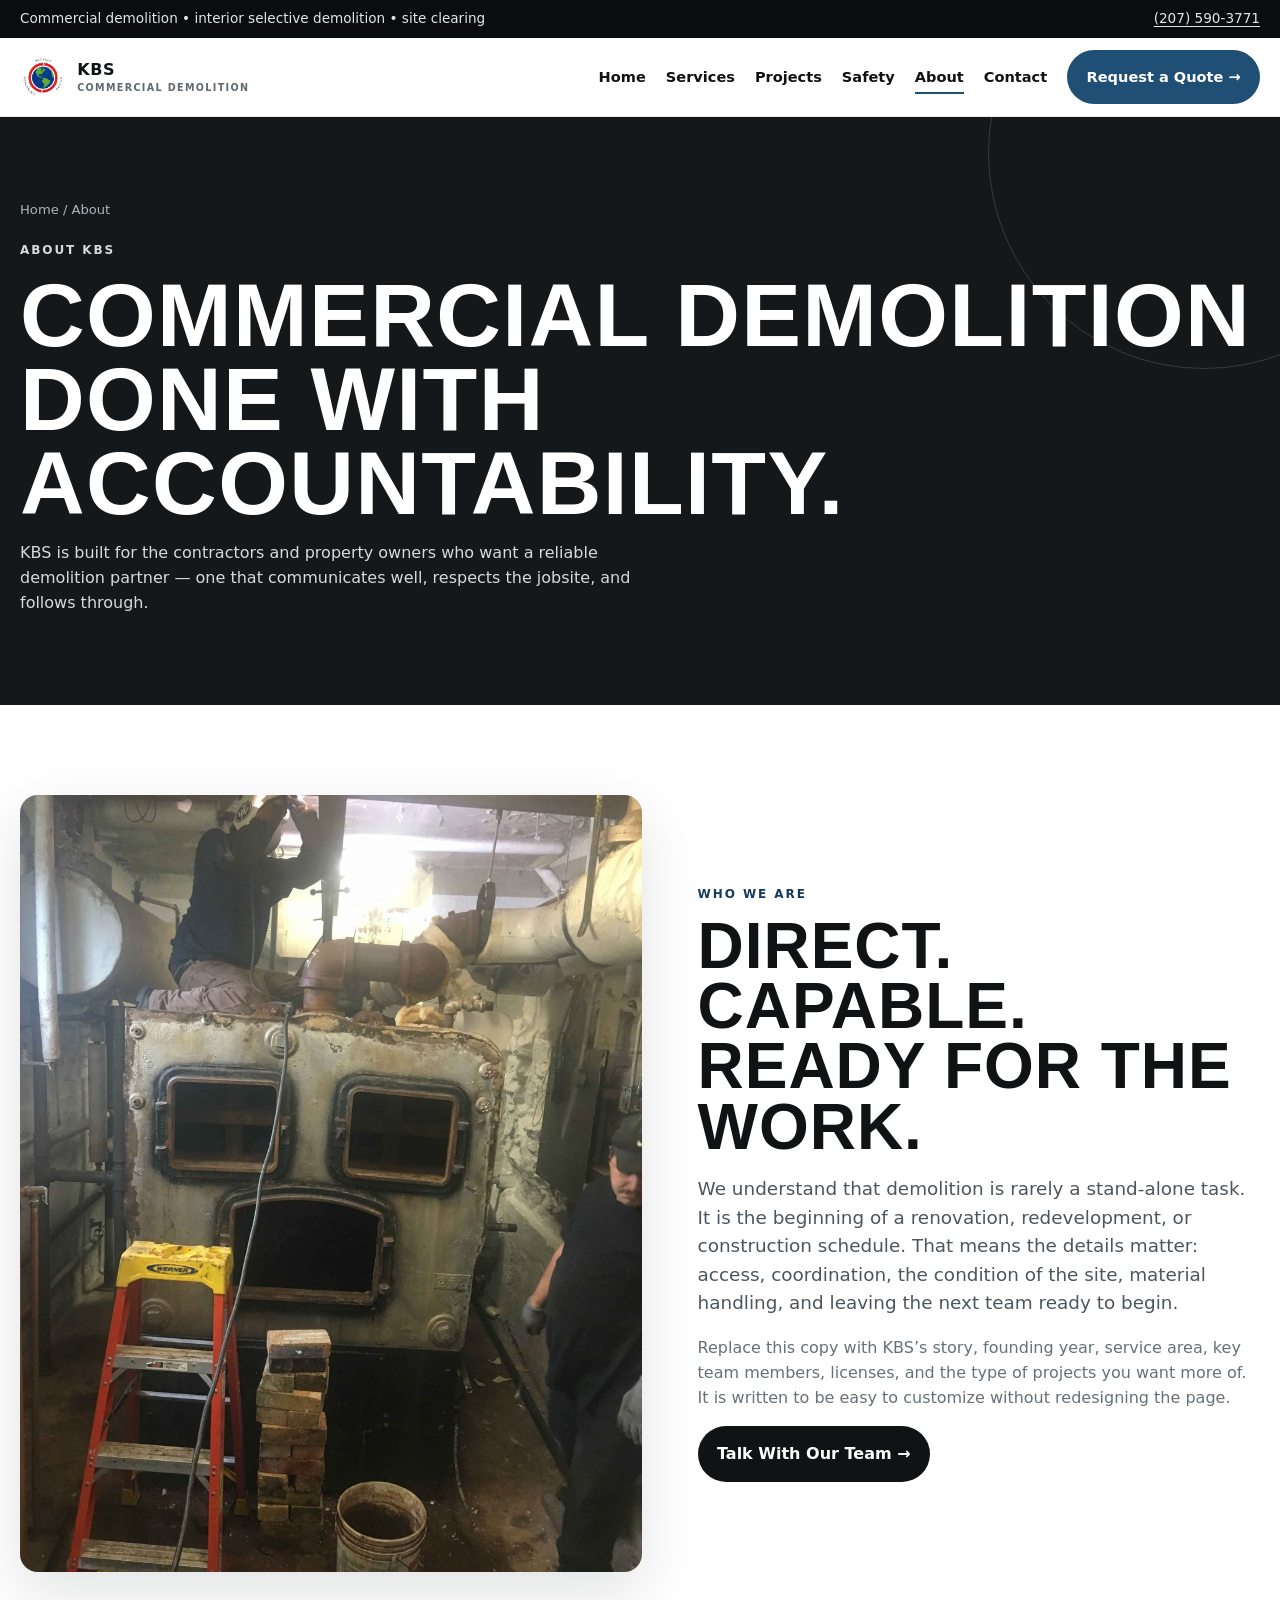
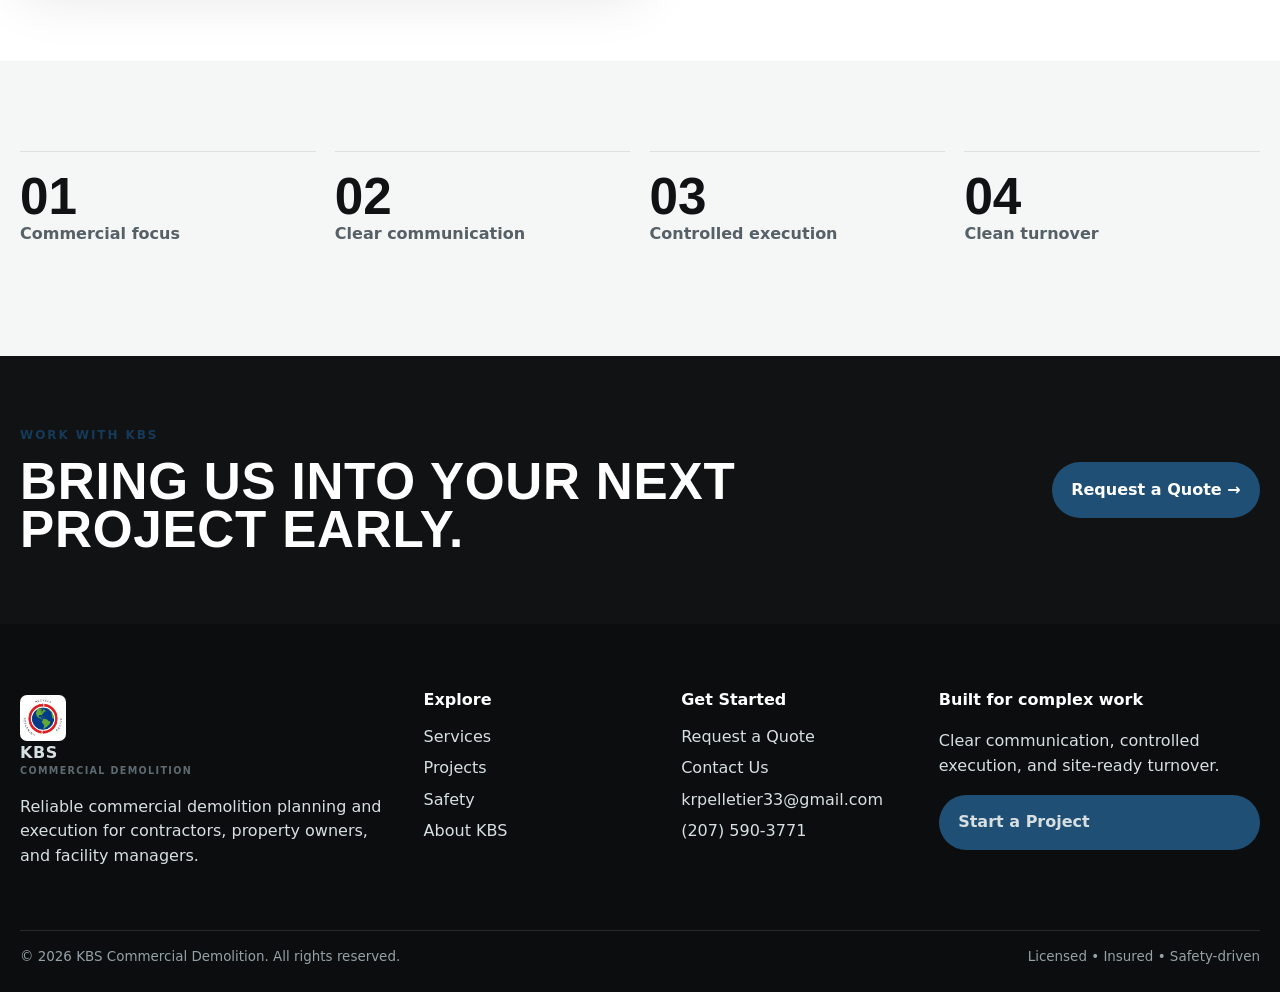
==== commit 844d6c14: "Add files via upload" ====
--- a/about.html
+++ b/about.html
@@ -1,2 +1,2 @@
-<!doctype html><html lang="en"><head><meta charset="utf-8"><meta name="viewport" content="width=device-width, initial-scale=1"><meta name="description" content="KBS Commercial Demolition — professional demolition services for commercial projects."><title>About KBS | KBS Commercial Demolition</title><link rel="icon" href="assets/images/logo-mark.svg"><link rel="stylesheet" href="assets/css/site.css"></head><body><div class="topbar"><div class="container topbar-inner"><span>Commercial demolition • industrial dismantling • equipment removal</span><a data-phone href="tel:+12075550124">(207) 555-0124</a></div></div>
-<header class="site-header"><div class="container nav"><a class="brand" href="index.html" aria-label="KBS Commercial Demolition home"><span class="brand-mark">K</span><span>KBS <small>COMMERCIAL DEMOLITION</small></span></a><button class="menu-toggle" aria-label="Toggle navigation" aria-expanded="false">☰</button><nav class="nav-links"><a href="index.html" class="">Home</a><a href="services.html" class="">Services</a><a href="projects.html" class="">Projects</a><a href="safety.html" class="">Safety</a><a href="about.html" class="active">About</a><a href="contact.html" class="">Contact</a><a href="quote.html" class="button button-primary">Request a Quote →</a></nav></div></header><main><section class="page-hero"><div class="container"><div class="breadcrumbs">Home / About</div><p class="eyebrow">About KBS</p><h1 class="display">Commercial demolition done with accountability.</h1><p>KBS is built for the contractors, facility teams, and property owners who want a reliable demolition partner — one that communicates well, works safely, respects the jobsite, and follows through.</p></div></section><section class="section"><div class="container grid-2"><div class="media-card tall"><img src="assets/images/about-team.jpg" data-fallback="assets/images/about-team.svg" alt="KBS team at a commercial demolition site" loading="lazy"></div><div><p class="eyebrow">Who we are</p><h2 class="display section-title">Direct. Capable. Ready for the work.</h2><p class="lead">We understand that demolition is rarely a stand-alone task. It is often the first move in a renovation, shutdown, redevelopment, or construction schedule. That means the details matter: access, coordination, material handling, site conditions, and leaving the next team ready to begin.</p><p class="muted">Use this page to add KBS’s story, service area, licensing, and company background. The page is now paired with your real jobsite photography, so the overall site feels much more credible out of the box.</p><a href="contact.html" class="button button-dark">Talk With Our Team →</a></div></div></section><section class="section split-band"><div class="container grid-4"><div class="stat"><strong>01</strong><span>Commercial focus</span></div><div class="stat"><strong>02</strong><span>Clear communication</span></div><div class="stat"><strong>03</strong><span>Controlled execution</span></div><div class="stat"><strong>04</strong><span>Clean turnover</span></div></div></section><section class="cta"><div class="container"><div><p class="eyebrow">Work with KBS</p><h2 class="display">Bring us into your next project early.</h2></div><a href="quote.html" class="button button-primary">Request a Quote →</a></div></section></main><footer class="footer"><div class="container footer-grid"><div><a class="brand" href="index.html"><span class="brand-mark">K</span><span>KBS <small>COMMERCIAL DEMOLITION</small></span></a><p>Reliable commercial demolition, industrial dismantling, and equipment removal for contractors, property owners, and facility managers.</p></div><div><h4>Explore</h4><a href="services.html">Services</a><a href="projects.html">Projects</a><a href="safety.html">Safety</a><a href="about.html">About KBS</a></div><div><h4>Get Started</h4><a href="quote.html">Request a Quote</a><a href="contact.html">Contact Us</a><a href="mailto:krpelletier33@gmail.com" data-email>krpelletier33@gmail.com</a><a href="tel:+12075550124" data-phone>(207) 555-0124</a></div><div><h4>Built for complex work</h4><p>Clear communication, controlled execution, and site-ready turnover.</p><a href="quote.html" class="button button-primary">Start a Project</a></div></div><div class="container footer-bottom"><span>© <span id="year"></span> KBS Commercial Demolition. All rights reserved.</span><span>Licensed • Insured • Safety-driven</span></div></footer><script>document.getElementById('year').textContent=new Date().getFullYear()</script><script src="assets/js/site.js"></script></body></html>+<!doctype html><html lang="en"><head><meta charset="utf-8"><meta name="viewport" content="width=device-width, initial-scale=1"><meta name="description" content="KBS Commercial Demolition — professional demolition services for commercial projects."><title>About KBS | KBS Commercial Demolition</title><link rel="icon" href="assets/images/logo-mark.jpg"><link rel="stylesheet" href="assets/css/site.css"></head><body><div class="topbar"><div class="container topbar-inner"><span>Commercial demolition • interior selective demolition • site clearing</span><a data-phone href="tel:+12075550124">(207) 555-0124</a></div></div>
+<header class="site-header"><div class="container nav"><a class="brand" href="index.html" aria-label="KBS Commercial Demolition home"><img class="brand-mark" src="assets/images/logo-mark.jpg" alt="KBS Commercial Demolition logo"><span>KBS <small>COMMERCIAL DEMOLITION</small></span></a><button class="menu-toggle" aria-label="Toggle navigation" aria-expanded="false">☰</button><nav class="nav-links"><a href="index.html" class="">Home</a><a href="services.html" class="">Services</a><a href="projects.html" class="">Projects</a><a href="safety.html" class="">Safety</a><a href="about.html" class="active">About</a><a href="contact.html" class="">Contact</a><a href="quote.html" class="button button-primary">Request a Quote →</a></nav></div></header><main><section class="page-hero"><div class="container"><div class="breadcrumbs">Home / About</div><p class="eyebrow">About KBS</p><h1 class="display">Commercial demolition done with accountability.</h1><p>KBS is built for the contractors and property owners who want a reliable demolition partner — one that communicates well, respects the jobsite, and follows through.</p></div></section><section class="section"><div class="container grid-2"><div class="media-card tall"><img src="assets/images/about-team.jpg" data-fallback="assets/images/about-team.svg" alt="KBS team at a commercial demolition site" loading="lazy"></div><div><p class="eyebrow">Who we are</p><h2 class="display section-title">Direct. Capable. Ready for the work.</h2><p class="lead">We understand that demolition is rarely a stand-alone task. It is the beginning of a renovation, redevelopment, or construction schedule. That means the details matter: access, coordination, the condition of the site, material handling, and leaving the next team ready to begin.</p><p class="muted">Replace this copy with KBS’s story, founding year, service area, key team members, licenses, and the type of projects you want more of. It is written to be easy to customize without redesigning the page.</p><a href="contact.html" class="button button-dark">Talk With Our Team →</a></div></div></section><section class="section split-band"><div class="container grid-4"><div class="stat"><strong>01</strong><span>Commercial focus</span></div><div class="stat"><strong>02</strong><span>Clear communication</span></div><div class="stat"><strong>03</strong><span>Controlled execution</span></div><div class="stat"><strong>04</strong><span>Clean turnover</span></div></div></section><section class="cta"><div class="container"><div><p class="eyebrow">Work with KBS</p><h2 class="display">Bring us into your next project early.</h2></div><a href="quote.html" class="button button-primary">Request a Quote →</a></div></section></main><footer class="footer"><div class="container footer-grid"><div><a class="brand" href="index.html"><img class="brand-mark" src="assets/images/logo-mark.jpg" alt="KBS Commercial Demolition logo"><span>KBS <small>COMMERCIAL DEMOLITION</small></span></a><p>Reliable commercial demolition planning and execution for contractors, property owners, and facility managers.</p></div><div><h4>Explore</h4><a href="services.html">Services</a><a href="projects.html">Projects</a><a href="safety.html">Safety</a><a href="about.html">About KBS</a></div><div><h4>Get Started</h4><a href="quote.html">Request a Quote</a><a href="contact.html">Contact Us</a><a href="mailto:estimating@yourkbsdomain.com" data-email>estimating@yourkbsdomain.com</a><a href="tel:+12075550124" data-phone>(207) 555-0124</a></div><div><h4>Built for complex work</h4><p>Clear communication, controlled execution, and site-ready turnover.</p><a href="quote.html" class="button button-primary">Start a Project</a></div></div><div class="container footer-bottom"><span>© <span id="year"></span> KBS Commercial Demolition. All rights reserved.</span><span>Licensed • Insured • Safety-driven</span></div></footer><script>document.getElementById('year').textContent=new Date().getFullYear()</script><script src="assets/js/site.js"></script></body></html>
--- a/assets/css/site.css
+++ b/assets/css/site.css
@@ -1,4 +1,4 @@
-:root{--ink:#101214;--ink-2:#202428;--steel:#5e6a72;--line:#dce1e4;--paper:#f5f6f6;--white:#fff;--signal:#f7b500;--signal-dark:#d89700;--success:#1c5e44;--radius:18px;--shadow:0 20px 60px rgba(12,18,22,.12);--max:1240px}
-*{box-sizing:border-box}html{scroll-behavior:smooth}body{margin:0;font-family:Inter,ui-sans-serif,system-ui,-apple-system,BlinkMacSystemFont,"Segoe UI",sans-serif;color:var(--ink);background:var(--white);line-height:1.55}a{color:inherit;text-decoration:none}img{max-width:100%;display:block}.container{width:min(var(--max),calc(100% - 40px));margin:0 auto}.eyebrow{font-size:.75rem;font-weight:800;letter-spacing:.16em;text-transform:uppercase;color:var(--signal-dark);margin:0 0 .8rem}.display{font-family:Impact,Haettenschweiler,"Arial Narrow Bold",sans-serif;letter-spacing:.015em;text-transform:uppercase;line-height:.94;margin:0}.section{padding:5.6rem 0}.section-sm{padding:3.5rem 0}.section-title{font-size:clamp(2.2rem,5vw,4.5rem);max-width:820px}.lead{font-size:1.15rem;color:#4d565d;max-width:720px}.button{display:inline-flex;align-items:center;gap:.55rem;padding:.9rem 1.15rem;border:1px solid transparent;border-radius:999px;font-weight:800;cursor:pointer;transition:.18s transform,.18s background,.18s border}.button:hover{transform:translateY(-2px)}.button-primary{background:var(--signal);color:#14100a}.button-primary:hover{background:#ffc526}.button-dark{background:var(--ink);color:white}.button-outline{border-color:#aeb7bd;background:white}.button-outline:hover{background:var(--paper)}.topbar{background:#0a0c0d;color:#dfe6e9;font-size:.85rem}.topbar-inner{min-height:38px;display:flex;align-items:center;justify-content:space-between;gap:1rem}.topbar a{text-decoration:underline;text-underline-offset:3px}.site-header{position:sticky;top:0;z-index:30;background:rgba(255,255,255,.96);backdrop-filter:blur(16px);border-bottom:1px solid rgba(16,18,20,.08)}.nav{min-height:78px;display:flex;align-items:center;justify-content:space-between;gap:1.2rem}.brand{display:flex;align-items:center;gap:.7rem;font-weight:900;letter-spacing:.035em}.brand-mark{width:38px;height:38px;border-radius:7px;display:grid;place-items:center;background:var(--ink);color:var(--signal);font-family:Impact,sans-serif;font-size:1.45rem;line-height:1}.brand small{display:block;font-size:.6rem;color:var(--steel);letter-spacing:.14em;margin-top:-2px}.nav-links{display:flex;align-items:center;gap:1.25rem;font-size:.91rem;font-weight:750}.nav-links a{position:relative}.nav-links a:not(.button):after{content:"";position:absolute;left:0;bottom:-.38rem;width:0;height:2px;background:var(--signal);transition:.18s}.nav-links a:hover:after,.nav-links a.active:after{width:100%}.menu-toggle{display:none;border:0;background:transparent;font-size:1.5rem}.hero{background:linear-gradient(114deg,rgba(7,9,10,.97) 0%,rgba(16,18,20,.86) 53%,rgba(16,18,20,.35)),url('../images/hero.jpg');background-size:cover;background-position:center;min-height:min(700px,calc(100vh - 116px));display:flex;align-items:center;color:white;position:relative;overflow:hidden}.hero:after{content:"";position:absolute;inset:auto -10vw -30vw auto;width:64vw;height:64vw;border:1px solid rgba(255,255,255,.16);border-radius:50%}.hero-content{position:relative;z-index:1;padding:5.4rem 0}.hero h1{font-size:clamp(3.35rem,9vw,7.8rem);max-width:850px}.hero p{font-size:1.16rem;max-width:620px;color:#d9dfe1;margin:1.4rem 0 2rem}.hero-actions{display:flex;gap:.8rem;flex-wrap:wrap}.trust-strip{background:var(--signal);color:#15110a}.trust-grid{display:grid;grid-template-columns:repeat(4,1fr);gap:1px}.trust-item{padding:1.5rem 1rem;border-right:1px solid rgba(0,0,0,.13);font-weight:800}.trust-item span{display:block;font-size:.75rem;opacity:.72;text-transform:uppercase;letter-spacing:.12em;margin-bottom:.22rem}.grid-2{display:grid;grid-template-columns:1.05fr .95fr;gap:3.5rem;align-items:center}.grid-3{display:grid;grid-template-columns:repeat(3,1fr);gap:1.2rem}.grid-4{display:grid;grid-template-columns:repeat(4,1fr);gap:1.2rem}.media-card{border-radius:var(--radius);overflow:hidden;box-shadow:var(--shadow);background:#e7ebed}.media-card img{aspect-ratio:4/3;object-fit:cover;width:100%}.media-card.tall img{aspect-ratio:4/5}.card{border:1px solid var(--line);background:var(--white);border-radius:var(--radius);padding:1.55rem}.card h3{margin:.1rem 0 .5rem;font-size:1.25rem}.card p{margin:0;color:#5a646a}.service-card{min-height:270px;display:flex;flex-direction:column;justify-content:flex-end;background:#1a1e20;color:white;border-radius:var(--radius);padding:1.5rem;overflow:hidden;position:relative;isolation:isolate}.service-card:before{content:"";position:absolute;inset:0;background:linear-gradient(180deg,rgba(11,14,15,.05),rgba(11,14,15,.9));z-index:-1}.service-card img{position:absolute;inset:0;width:100%;height:100%;object-fit:cover;z-index:-2}.service-card h3{font-size:1.45rem;margin:0 0 .35rem}.service-card p{margin:0;color:#d8dee0}.split-band{background:var(--paper)}.stat{padding:1.2rem 0;border-top:1px solid var(--line)}.stat strong{display:block;font-family:Impact,sans-serif;font-size:3.2rem;line-height:1;color:var(--ink)}.stat span{font-weight:700;color:#566067}.cta{background:var(--ink);color:#fff;padding:4.4rem 0}.cta .container{display:flex;justify-content:space-between;gap:2rem;align-items:center}.cta h2{font-size:clamp(2rem,4vw,3.8rem);max-width:760px}.page-hero{background:#14181a;color:#fff;padding:5.2rem 0 4.6rem;position:relative;overflow:hidden}.page-hero:after{content:"";position:absolute;width:430px;height:430px;border:1px solid rgba(255,255,255,.15);border-radius:50%;right:-140px;top:-180px}.page-hero h1{font-size:clamp(3rem,7vw,6rem);position:relative;z-index:1}.page-hero p{max-width:620px;color:#d4dbde;position:relative;z-index:1}.breadcrumbs{font-size:.82rem;color:#a8b5ba;margin-bottom:1.3rem}.project-grid{display:grid;grid-template-columns:repeat(3,1fr);gap:1.15rem}.project{border-radius:14px;overflow:hidden;background:#111;color:#fff;position:relative;aspect-ratio:4/3}.project img{width:100%;height:100%;object-fit:cover;transition:transform .35s}.project:hover img{transform:scale(1.05)}.project .overlay{position:absolute;inset:auto 0 0;background:linear-gradient(transparent,rgba(0,0,0,.88));padding:3.5rem 1.1rem 1rem}.project .tag{font-size:.68rem;text-transform:uppercase;letter-spacing:.13em;color:var(--signal);font-weight:900}.project h3{margin:.25rem 0 0;font-size:1.18rem}.filter-bar{display:flex;flex-wrap:wrap;gap:.5rem;margin:1.5rem 0 2.2rem}.filter-button{border:1px solid var(--line);background:#fff;padding:.55rem .85rem;border-radius:999px;font-weight:750;cursor:pointer}.filter-button.active,.filter-button:hover{background:var(--ink);color:white;border-color:var(--ink)}.form-shell{display:grid;grid-template-columns:.88fr 1.12fr;gap:0;border-radius:var(--radius);overflow:hidden;box-shadow:var(--shadow);background:white}.form-aside{background:#15191b;color:white;padding:2.3rem}.form-aside h2{font-size:2.5rem}.form-aside p{color:#c4ced1}.contact-points{list-style:none;padding:0;margin:1.7rem 0}.contact-points li{padding:1rem 0;border-top:1px solid rgba(255,255,255,.16)}.form-card{padding:2.3rem}.form-grid{display:grid;grid-template-columns:1fr 1fr;gap:1rem}.field{display:flex;flex-direction:column;gap:.45rem;margin-bottom:1rem}.field.full{grid-column:1/-1}.field label{font-weight:800;font-size:.9rem}.field input,.field select,.field textarea{width:100%;border:1px solid #cfd7da;border-radius:10px;padding:.86rem .9rem;background:#fff;font:inherit;color:var(--ink)}.field textarea{min-height:145px;resize:vertical}.field input:focus,.field select:focus,.field textarea:focus{outline:3px solid rgba(247,181,0,.28);border-color:var(--signal-dark)}.form-note{font-size:.83rem;color:#5e676c}.status{display:none;margin-top:1rem;padding:.8rem 1rem;border-radius:9px;background:#e9f5ee;color:var(--success);font-weight:700}.process{counter-reset:step}.process .card{position:relative;padding-top:3.85rem}.process .card:before{counter-increment:step;content:"0" counter(step);position:absolute;top:1.2rem;left:1.4rem;font-family:Impact,sans-serif;font-size:2rem;color:var(--signal-dark)}.safety-list{display:grid;grid-template-columns:repeat(2,1fr);gap:1rem;list-style:none;padding:0}.safety-list li{padding:1.1rem;border:1px solid var(--line);border-radius:12px;font-weight:700}.safety-list li:before{content:"✓";display:inline-grid;place-items:center;width:1.4rem;height:1.4rem;border-radius:50%;background:var(--signal);margin-right:.6rem}.footer{background:#0b0d0e;color:#d7dfe1;padding:4rem 0 1.5rem}.footer-grid{display:grid;grid-template-columns:1.3fr .8fr .8fr 1.1fr;gap:1.5rem}.footer h4{color:#fff;margin:0 0 .75rem}.footer a{display:block;margin:.4rem 0;color:#d7dfe1}.footer a:hover{color:var(--signal)}.footer-bottom{margin-top:2.8rem;padding-top:1rem;border-top:1px solid rgba(255,255,255,.12);font-size:.84rem;color:#95a2a7;display:flex;justify-content:space-between;gap:1rem}.photo-note{padding:1rem 1.15rem;border-left:4px solid var(--signal);background:#fff9e5;color:#5f5019;margin-top:1.3rem;font-weight:650}.map-placeholder{background:linear-gradient(135deg,#202728,#56636a);min-height:350px;border-radius:var(--radius);padding:2rem;color:white;display:flex;align-items:flex-end}.map-placeholder p{max-width:420px;color:#d8e0e2}.muted{color:#667177}.hide{display:none!important}
+:root{--ink:#101214;--ink-2:#202428;--steel:#5e6a72;--line:#dce1e4;--paper:#f5f6f6;--white:#fff;--signal:#1f4f75;--signal-dark:#163a59;--success:#1c5e44;--radius:18px;--shadow:0 20px 60px rgba(12,18,22,.12);--max:1240px}
+*{box-sizing:border-box}html{scroll-behavior:smooth}body{margin:0;font-family:Inter,ui-sans-serif,system-ui,-apple-system,BlinkMacSystemFont,"Segoe UI",sans-serif;color:var(--ink);background:var(--white);line-height:1.55}a{color:inherit;text-decoration:none}img{max-width:100%;display:block}.container{width:min(var(--max),calc(100% - 40px));margin:0 auto}.eyebrow{font-size:.75rem;font-weight:800;letter-spacing:.16em;text-transform:uppercase;color:var(--signal-dark);margin:0 0 .8rem}.display{font-family:Impact,Haettenschweiler,"Arial Narrow Bold",sans-serif;letter-spacing:.015em;text-transform:uppercase;line-height:.94;margin:0}.section{padding:5.6rem 0}.section-sm{padding:3.5rem 0}.section-title{font-size:clamp(2.2rem,5vw,4.5rem);max-width:820px}.lead{font-size:1.15rem;color:#4d565d;max-width:720px}.button{display:inline-flex;align-items:center;gap:.55rem;padding:.9rem 1.15rem;border:1px solid transparent;border-radius:999px;font-weight:800;cursor:pointer;transition:.18s transform,.18s background,.18s border}.button:hover{transform:translateY(-2px)}.button-primary{background:var(--signal);color:#fff}.button-primary:hover{background:#28658f}.button-dark{background:var(--ink);color:white}.button-outline{border-color:#aeb7bd;background:white}.button-outline:hover{background:var(--paper)}.topbar{background:#0a0c0d;color:#dfe6e9;font-size:.85rem}.topbar-inner{min-height:38px;display:flex;align-items:center;justify-content:space-between;gap:1rem}.topbar a{text-decoration:underline;text-underline-offset:3px}.site-header{position:sticky;top:0;z-index:30;background:rgba(255,255,255,.96);backdrop-filter:blur(16px);border-bottom:1px solid rgba(16,18,20,.08)}.nav{min-height:78px;display:flex;align-items:center;justify-content:space-between;gap:1.2rem}.brand{display:flex;align-items:center;gap:.7rem;font-weight:900;letter-spacing:.035em}.brand-mark{width:46px;height:46px;border-radius:7px;display:block;object-fit:contain;flex-shrink:0}.brand small{display:block;font-size:.6rem;color:var(--steel);letter-spacing:.14em;margin-top:-2px}.nav-links{display:flex;align-items:center;gap:1.25rem;font-size:.91rem;font-weight:750}.nav-links a{position:relative}.nav-links a:not(.button):after{content:"";position:absolute;left:0;bottom:-.38rem;width:0;height:2px;background:var(--signal);transition:.18s}.nav-links a:hover:after,.nav-links a.active:after{width:100%}.menu-toggle{display:none;border:0;background:transparent;font-size:1.5rem}.hero{background:linear-gradient(114deg,rgba(7,9,10,.97) 0%,rgba(16,18,20,.86) 53%,rgba(16,18,20,.35)),url('../images/hero.jpg');background-size:cover;background-position:center;min-height:min(700px,calc(100vh - 116px));display:flex;align-items:center;color:white;position:relative;overflow:hidden}.hero:after{content:"";position:absolute;inset:auto -10vw -30vw auto;width:64vw;height:64vw;border:1px solid rgba(255,255,255,.16);border-radius:50%}.hero-content{position:relative;z-index:1;padding:5.4rem 0}.hero h1{font-size:clamp(3.35rem,9vw,7.8rem);max-width:850px}.hero p{font-size:1.16rem;max-width:620px;color:#d9dfe1;margin:1.4rem 0 2rem}.hero-actions{display:flex;gap:.8rem;flex-wrap:wrap}.trust-strip{background:var(--signal);color:#fff}.trust-grid{display:grid;grid-template-columns:repeat(4,1fr);gap:1px}.trust-item{padding:1.5rem 1rem;border-right:1px solid rgba(0,0,0,.13);font-weight:800}.trust-item span{display:block;font-size:.75rem;opacity:.72;text-transform:uppercase;letter-spacing:.12em;margin-bottom:.22rem}.grid-2{display:grid;grid-template-columns:1.05fr .95fr;gap:3.5rem;align-items:center}.grid-3{display:grid;grid-template-columns:repeat(3,1fr);gap:1.2rem}.grid-4{display:grid;grid-template-columns:repeat(4,1fr);gap:1.2rem}.media-card{border-radius:var(--radius);overflow:hidden;box-shadow:var(--shadow);background:#e7ebed}.media-card img{aspect-ratio:4/3;object-fit:cover;width:100%}.media-card.tall img{aspect-ratio:4/5}.card{border:1px solid var(--line);background:var(--white);border-radius:var(--radius);padding:1.55rem}.card h3{margin:.1rem 0 .5rem;font-size:1.25rem}.card p{margin:0;color:#5a646a}.service-card{min-height:270px;display:flex;flex-direction:column;justify-content:flex-end;background:#1a1e20;color:white;border-radius:var(--radius);padding:1.5rem;overflow:hidden;position:relative;isolation:isolate}.service-card:before{content:"";position:absolute;inset:0;background:linear-gradient(180deg,rgba(11,14,15,.05),rgba(11,14,15,.9));z-index:-1}.service-card img{position:absolute;inset:0;width:100%;height:100%;object-fit:cover;z-index:-2}.service-card h3{font-size:1.45rem;margin:0 0 .35rem}.service-card p{margin:0;color:#d8dee0}.split-band{background:var(--paper)}.stat{padding:1.2rem 0;border-top:1px solid var(--line)}.stat strong{display:block;font-family:Impact,sans-serif;font-size:3.2rem;line-height:1;color:var(--ink)}.stat span{font-weight:700;color:#566067}.cta{background:var(--ink);color:#fff;padding:4.4rem 0}.cta .container{display:flex;justify-content:space-between;gap:2rem;align-items:center}.cta h2{font-size:clamp(2rem,4vw,3.8rem);max-width:760px}.page-hero{background:#14181a;color:#fff;padding:5.2rem 0 4.6rem;position:relative;overflow:hidden}.page-hero:after{content:"";position:absolute;width:430px;height:430px;border:1px solid rgba(255,255,255,.15);border-radius:50%;right:-140px;top:-180px}.page-hero h1{font-size:clamp(3rem,7vw,6rem);position:relative;z-index:1}.page-hero p{max-width:620px;color:#d4dbde;position:relative;z-index:1}.breadcrumbs{font-size:.82rem;color:#a8b5ba;margin-bottom:1.3rem}.project-grid{display:grid;grid-template-columns:repeat(3,1fr);gap:1.15rem}.project{border-radius:14px;overflow:hidden;background:#111;color:#fff;position:relative;aspect-ratio:4/3}.project img{width:100%;height:100%;object-fit:cover;transition:transform .35s}.project:hover img{transform:scale(1.05)}.project .overlay{position:absolute;inset:auto 0 0;background:linear-gradient(transparent,rgba(0,0,0,.88));padding:3.5rem 1.1rem 1rem}.project .tag{font-size:.68rem;text-transform:uppercase;letter-spacing:.13em;color:var(--signal);font-weight:900}.project h3{margin:.25rem 0 0;font-size:1.18rem}.filter-bar{display:flex;flex-wrap:wrap;gap:.5rem;margin:1.5rem 0 2.2rem}.filter-button{border:1px solid var(--line);background:#fff;padding:.55rem .85rem;border-radius:999px;font-weight:750;cursor:pointer}.filter-button.active,.filter-button:hover{background:var(--ink);color:white;border-color:var(--ink)}.form-shell{display:grid;grid-template-columns:.88fr 1.12fr;gap:0;border-radius:var(--radius);overflow:hidden;box-shadow:var(--shadow);background:white}.form-aside{background:#15191b;color:white;padding:2.3rem}.form-aside h2{font-size:2.5rem}.form-aside p{color:#c4ced1}.contact-points{list-style:none;padding:0;margin:1.7rem 0}.contact-points li{padding:1rem 0;border-top:1px solid rgba(255,255,255,.16)}.form-card{padding:2.3rem}.form-grid{display:grid;grid-template-columns:1fr 1fr;gap:1rem}.field{display:flex;flex-direction:column;gap:.45rem;margin-bottom:1rem}.field.full{grid-column:1/-1}.field label{font-weight:800;font-size:.9rem}.field input,.field select,.field textarea{width:100%;border:1px solid #cfd7da;border-radius:10px;padding:.86rem .9rem;background:#fff;font:inherit;color:var(--ink)}.field textarea{min-height:145px;resize:vertical}.field input:focus,.field select:focus,.field textarea:focus{outline:3px solid rgba(31,79,117,.22);border-color:var(--signal-dark)}.form-note{font-size:.83rem;color:#5e676c}.status{display:none;margin-top:1rem;padding:.8rem 1rem;border-radius:9px;background:#e9f5ee;color:var(--success);font-weight:700}.process{counter-reset:step}.process .card{position:relative;padding-top:3.85rem}.process .card:before{counter-increment:step;content:"0" counter(step);position:absolute;top:1.2rem;left:1.4rem;font-family:Impact,sans-serif;font-size:2rem;color:var(--signal-dark)}.safety-list{display:grid;grid-template-columns:repeat(2,1fr);gap:1rem;list-style:none;padding:0}.safety-list li{padding:1.1rem;border:1px solid var(--line);border-radius:12px;font-weight:700}.safety-list li:before{content:"✓";display:inline-grid;place-items:center;width:1.4rem;height:1.4rem;border-radius:50%;background:var(--signal);margin-right:.6rem}.footer{background:#0b0d0e;color:#d7dfe1;padding:4rem 0 1.5rem}.footer-grid{display:grid;grid-template-columns:1.3fr .8fr .8fr 1.1fr;gap:1.5rem}.footer h4{color:#fff;margin:0 0 .75rem}.footer a{display:block;margin:.4rem 0;color:#d7dfe1}.footer a:hover{color:var(--signal)}.footer-bottom{margin-top:2.8rem;padding-top:1rem;border-top:1px solid rgba(255,255,255,.12);font-size:.84rem;color:#95a2a7;display:flex;justify-content:space-between;gap:1rem}.photo-note{padding:1rem 1.15rem;border-left:4px solid var(--signal);background:#edf4f8;color:#244963;margin-top:1.3rem;font-weight:650}.map-placeholder{background:linear-gradient(135deg,#202728,#56636a);min-height:350px;border-radius:var(--radius);padding:2rem;color:white;display:flex;align-items:flex-end}.map-placeholder p{max-width:420px;color:#d8e0e2}.muted{color:#667177}.hide{display:none!important}
 @media(max-width:960px){.nav-links{position:fixed;inset:116px 0 auto;background:#fff;border-bottom:1px solid var(--line);display:none;align-items:stretch;flex-direction:column;padding:1.2rem 20px 1.5rem;gap:1rem}.nav-links.open{display:flex}.menu-toggle{display:block}.nav-links .button{align-self:flex-start}.grid-2,.form-shell{grid-template-columns:1fr;gap:2rem}.grid-3,.project-grid{grid-template-columns:repeat(2,1fr)}.grid-4{grid-template-columns:repeat(2,1fr)}.cta .container{display:block}.cta .button{margin-top:1rem}.footer-grid{grid-template-columns:1fr 1fr}.trust-grid{grid-template-columns:repeat(2,1fr)}}
 @media(max-width:560px){.container{width:min(var(--max),calc(100% - 28px))}.topbar-inner{justify-content:center;text-align:center}.topbar-inner span{display:none}.nav{min-height:68px}.brand{font-size:.87rem}.hero{min-height:640px}.hero-content{padding:4.2rem 0}.section{padding:4.2rem 0}.grid-3,.grid-4,.project-grid,.form-grid,.safety-list{grid-template-columns:1fr}.trust-grid{grid-template-columns:1fr}.trust-item{border-bottom:1px solid rgba(0,0,0,.13)}.footer-grid{grid-template-columns:1fr}.footer-bottom{display:block}.footer-bottom span{display:block;margin:.25rem 0}.page-hero{padding:4.2rem 0}.form-aside,.form-card{padding:1.45rem}.hero h1{font-size:3.5rem}}
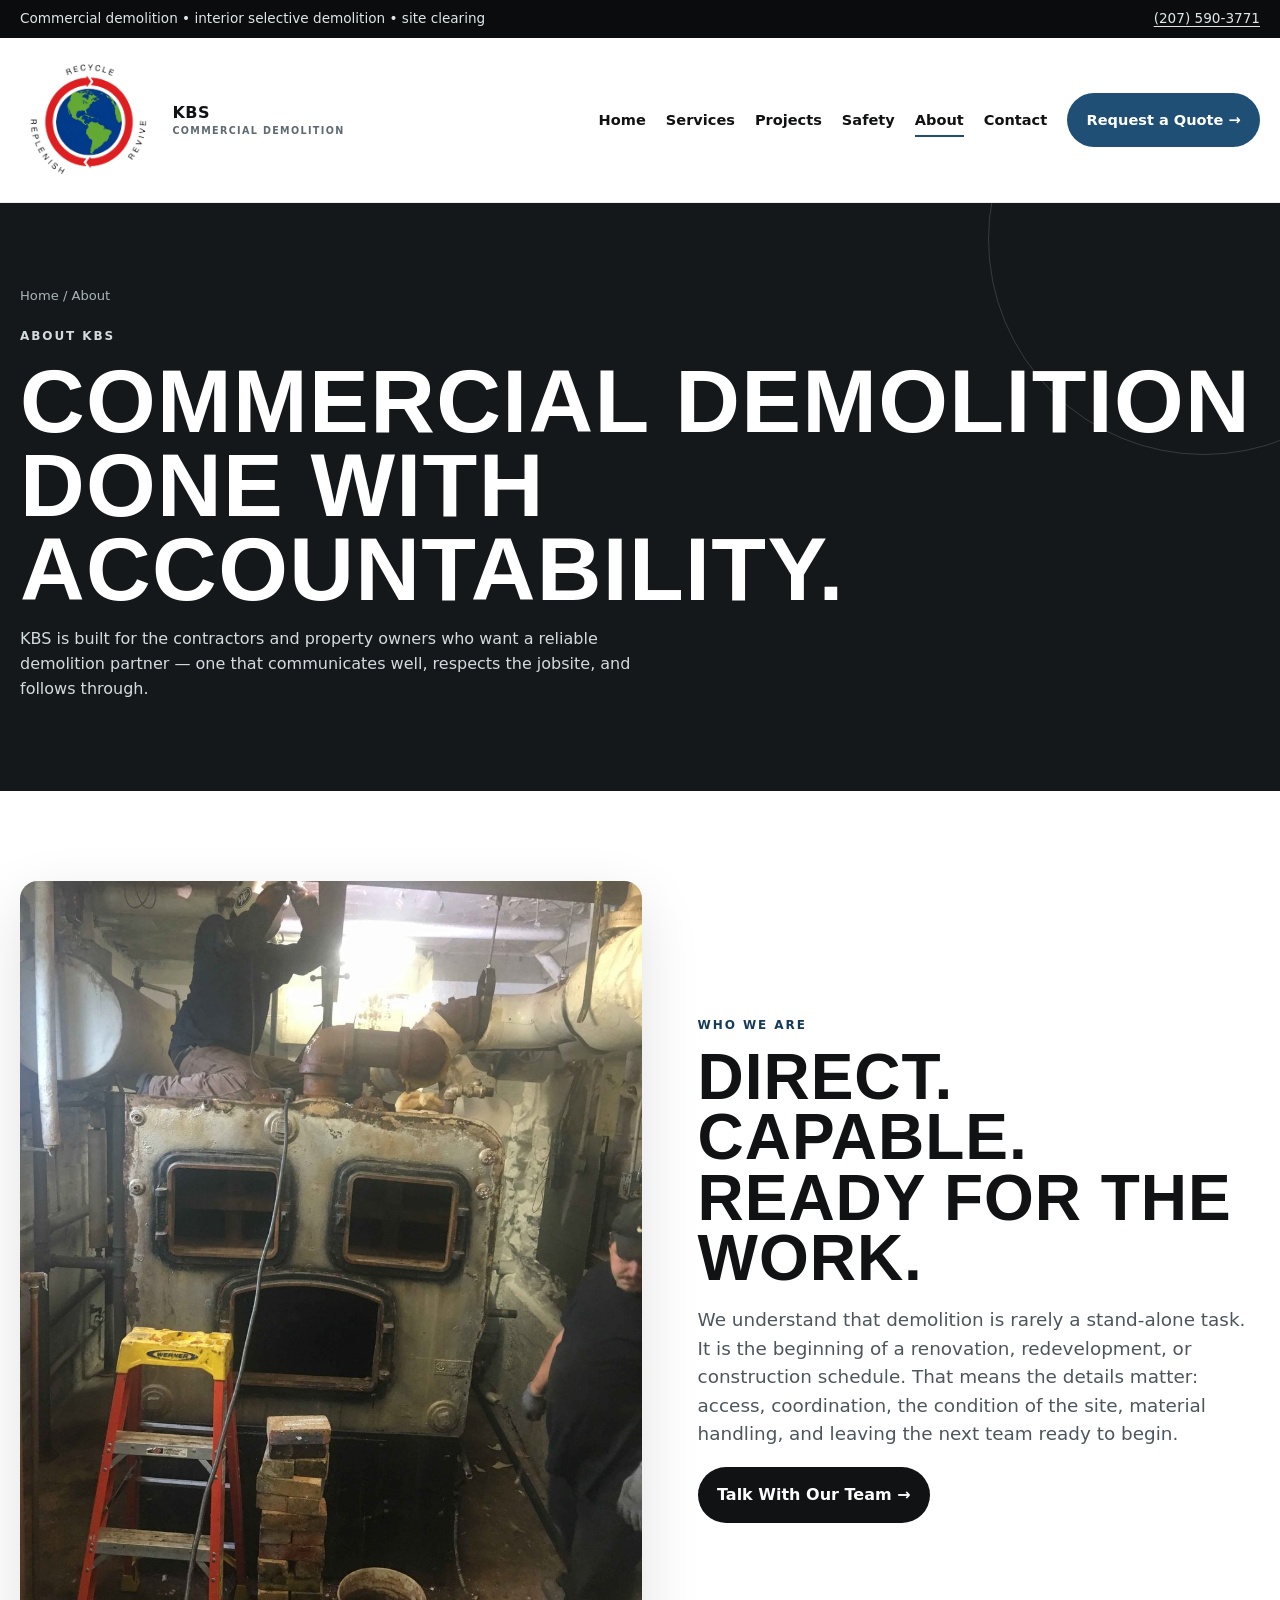
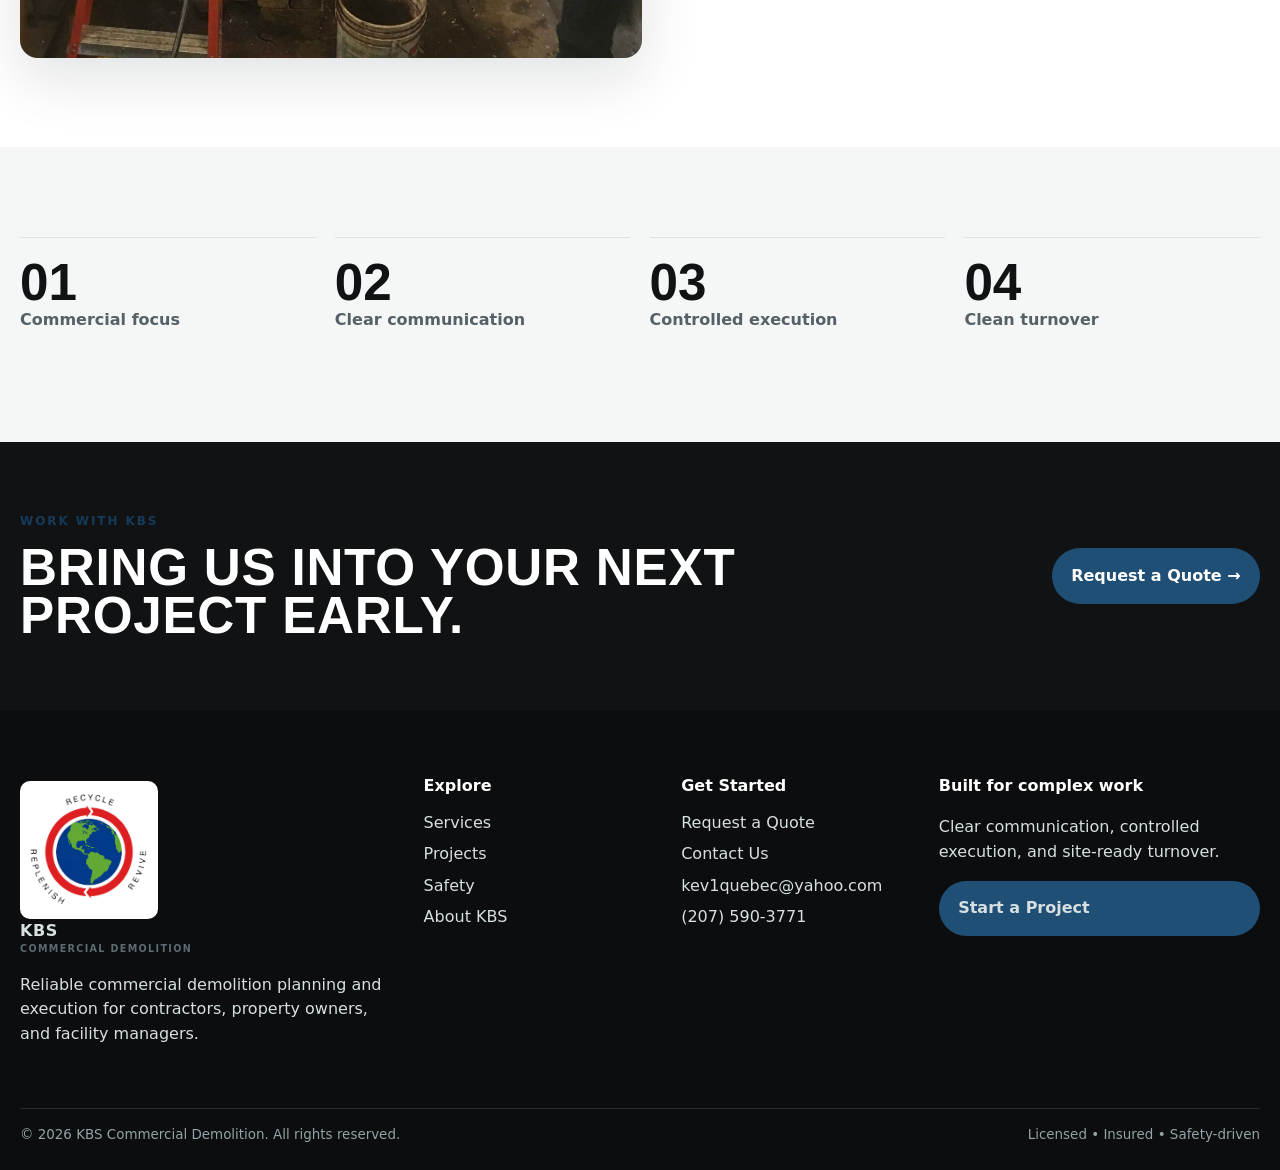
==== commit 55fd2480: "Add files via upload" ====
--- a/about.html
+++ b/about.html
@@ -1,2 +1,2 @@
 <!doctype html><html lang="en"><head><meta charset="utf-8"><meta name="viewport" content="width=device-width, initial-scale=1"><meta name="description" content="KBS Commercial Demolition — professional demolition services for commercial projects."><title>About KBS | KBS Commercial Demolition</title><link rel="icon" href="assets/images/logo-mark.jpg"><link rel="stylesheet" href="assets/css/site.css"></head><body><div class="topbar"><div class="container topbar-inner"><span>Commercial demolition • interior selective demolition • site clearing</span><a data-phone href="tel:+12075550124">(207) 555-0124</a></div></div>
-<header class="site-header"><div class="container nav"><a class="brand" href="index.html" aria-label="KBS Commercial Demolition home"><img class="brand-mark" src="assets/images/logo-mark.jpg" alt="KBS Commercial Demolition logo"><span>KBS <small>COMMERCIAL DEMOLITION</small></span></a><button class="menu-toggle" aria-label="Toggle navigation" aria-expanded="false">☰</button><nav class="nav-links"><a href="index.html" class="">Home</a><a href="services.html" class="">Services</a><a href="projects.html" class="">Projects</a><a href="safety.html" class="">Safety</a><a href="about.html" class="active">About</a><a href="contact.html" class="">Contact</a><a href="quote.html" class="button button-primary">Request a Quote →</a></nav></div></header><main><section class="page-hero"><div class="container"><div class="breadcrumbs">Home / About</div><p class="eyebrow">About KBS</p><h1 class="display">Commercial demolition done with accountability.</h1><p>KBS is built for the contractors and property owners who want a reliable demolition partner — one that communicates well, respects the jobsite, and follows through.</p></div></section><section class="section"><div class="container grid-2"><div class="media-card tall"><img src="assets/images/about-team.jpg" data-fallback="assets/images/about-team.svg" alt="KBS team at a commercial demolition site" loading="lazy"></div><div><p class="eyebrow">Who we are</p><h2 class="display section-title">Direct. Capable. Ready for the work.</h2><p class="lead">We understand that demolition is rarely a stand-alone task. It is the beginning of a renovation, redevelopment, or construction schedule. That means the details matter: access, coordination, the condition of the site, material handling, and leaving the next team ready to begin.</p><p class="muted">Replace this copy with KBS’s story, founding year, service area, key team members, licenses, and the type of projects you want more of. It is written to be easy to customize without redesigning the page.</p><a href="contact.html" class="button button-dark">Talk With Our Team →</a></div></div></section><section class="section split-band"><div class="container grid-4"><div class="stat"><strong>01</strong><span>Commercial focus</span></div><div class="stat"><strong>02</strong><span>Clear communication</span></div><div class="stat"><strong>03</strong><span>Controlled execution</span></div><div class="stat"><strong>04</strong><span>Clean turnover</span></div></div></section><section class="cta"><div class="container"><div><p class="eyebrow">Work with KBS</p><h2 class="display">Bring us into your next project early.</h2></div><a href="quote.html" class="button button-primary">Request a Quote →</a></div></section></main><footer class="footer"><div class="container footer-grid"><div><a class="brand" href="index.html"><img class="brand-mark" src="assets/images/logo-mark.jpg" alt="KBS Commercial Demolition logo"><span>KBS <small>COMMERCIAL DEMOLITION</small></span></a><p>Reliable commercial demolition planning and execution for contractors, property owners, and facility managers.</p></div><div><h4>Explore</h4><a href="services.html">Services</a><a href="projects.html">Projects</a><a href="safety.html">Safety</a><a href="about.html">About KBS</a></div><div><h4>Get Started</h4><a href="quote.html">Request a Quote</a><a href="contact.html">Contact Us</a><a href="mailto:estimating@yourkbsdomain.com" data-email>estimating@yourkbsdomain.com</a><a href="tel:+12075550124" data-phone>(207) 555-0124</a></div><div><h4>Built for complex work</h4><p>Clear communication, controlled execution, and site-ready turnover.</p><a href="quote.html" class="button button-primary">Start a Project</a></div></div><div class="container footer-bottom"><span>© <span id="year"></span> KBS Commercial Demolition. All rights reserved.</span><span>Licensed • Insured • Safety-driven</span></div></footer><script>document.getElementById('year').textContent=new Date().getFullYear()</script><script src="assets/js/site.js"></script></body></html>+<header class="site-header"><div class="container nav"><a class="brand" href="index.html" aria-label="KBS Commercial Demolition home"><img class="brand-mark" src="assets/images/logo-mark.jpg" alt="KBS Commercial Demolition logo"><span>KBS <small>COMMERCIAL DEMOLITION</small></span></a><button class="menu-toggle" aria-label="Toggle navigation" aria-expanded="false">☰</button><nav class="nav-links"><a href="index.html" class="">Home</a><a href="services.html" class="">Services</a><a href="projects.html" class="">Projects</a><a href="safety.html" class="">Safety</a><a href="about.html" class="active">About</a><a href="contact.html" class="">Contact</a><a href="quote.html" class="button button-primary">Request a Quote →</a></nav></div></header><main><section class="page-hero"><div class="container"><div class="breadcrumbs">Home / About</div><p class="eyebrow">About KBS</p><h1 class="display">Commercial demolition done with accountability.</h1><p>KBS is built for the contractors and property owners who want a reliable demolition partner — one that communicates well, respects the jobsite, and follows through.</p></div></section><section class="section"><div class="container grid-2"><div class="media-card tall"><img src="assets/images/about-team.jpg" data-fallback="assets/images/about-team.svg" alt="KBS team at a commercial demolition site" loading="lazy"></div><div><p class="eyebrow">Who we are</p><h2 class="display section-title">Direct. Capable. Ready for the work.</h2><p class="lead">We understand that demolition is rarely a stand-alone task. It is the beginning of a renovation, redevelopment, or construction schedule. That means the details matter: access, coordination, the condition of the site, material handling, and leaving the next team ready to begin.</p><p class="muted"></p><a href="contact.html" class="button button-dark">Talk With Our Team →</a></div></div></section><section class="section split-band"><div class="container grid-4"><div class="stat"><strong>01</strong><span>Commercial focus</span></div><div class="stat"><strong>02</strong><span>Clear communication</span></div><div class="stat"><strong>03</strong><span>Controlled execution</span></div><div class="stat"><strong>04</strong><span>Clean turnover</span></div></div></section><section class="cta"><div class="container"><div><p class="eyebrow">Work with KBS</p><h2 class="display">Bring us into your next project early.</h2></div><a href="quote.html" class="button button-primary">Request a Quote →</a></div></section></main><footer class="footer"><div class="container footer-grid"><div><a class="brand" href="index.html"><img class="brand-mark" src="assets/images/logo-mark.jpg" alt="KBS Commercial Demolition logo"><span>KBS <small>COMMERCIAL DEMOLITION</small></span></a><p>Reliable commercial demolition planning and execution for contractors, property owners, and facility managers.</p></div><div><h4>Explore</h4><a href="services.html">Services</a><a href="projects.html">Projects</a><a href="safety.html">Safety</a><a href="about.html">About KBS</a></div><div><h4>Get Started</h4><a href="quote.html">Request a Quote</a><a href="contact.html">Contact Us</a><a href="mailto:estimating@yourkbsdomain.com" data-email>estimating@yourkbsdomain.com</a><a href="tel:+12075550124" data-phone>(207) 555-0124</a></div><div><h4>Built for complex work</h4><p>Clear communication, controlled execution, and site-ready turnover.</p><a href="quote.html" class="button button-primary">Start a Project</a></div></div><div class="container footer-bottom"><span>© <span id="year"></span> KBS Commercial Demolition. All rights reserved.</span><span>Licensed • Insured • Safety-driven</span></div></footer><script>document.getElementById('year').textContent=new Date().getFullYear()</script><script src="assets/js/site.js"></script></body></html>
--- a/assets/css/site.css
+++ b/assets/css/site.css
@@ -1,4 +1,4 @@
 :root{--ink:#101214;--ink-2:#202428;--steel:#5e6a72;--line:#dce1e4;--paper:#f5f6f6;--white:#fff;--signal:#1f4f75;--signal-dark:#163a59;--success:#1c5e44;--radius:18px;--shadow:0 20px 60px rgba(12,18,22,.12);--max:1240px}
-*{box-sizing:border-box}html{scroll-behavior:smooth}body{margin:0;font-family:Inter,ui-sans-serif,system-ui,-apple-system,BlinkMacSystemFont,"Segoe UI",sans-serif;color:var(--ink);background:var(--white);line-height:1.55}a{color:inherit;text-decoration:none}img{max-width:100%;display:block}.container{width:min(var(--max),calc(100% - 40px));margin:0 auto}.eyebrow{font-size:.75rem;font-weight:800;letter-spacing:.16em;text-transform:uppercase;color:var(--signal-dark);margin:0 0 .8rem}.display{font-family:Impact,Haettenschweiler,"Arial Narrow Bold",sans-serif;letter-spacing:.015em;text-transform:uppercase;line-height:.94;margin:0}.section{padding:5.6rem 0}.section-sm{padding:3.5rem 0}.section-title{font-size:clamp(2.2rem,5vw,4.5rem);max-width:820px}.lead{font-size:1.15rem;color:#4d565d;max-width:720px}.button{display:inline-flex;align-items:center;gap:.55rem;padding:.9rem 1.15rem;border:1px solid transparent;border-radius:999px;font-weight:800;cursor:pointer;transition:.18s transform,.18s background,.18s border}.button:hover{transform:translateY(-2px)}.button-primary{background:var(--signal);color:#fff}.button-primary:hover{background:#28658f}.button-dark{background:var(--ink);color:white}.button-outline{border-color:#aeb7bd;background:white}.button-outline:hover{background:var(--paper)}.topbar{background:#0a0c0d;color:#dfe6e9;font-size:.85rem}.topbar-inner{min-height:38px;display:flex;align-items:center;justify-content:space-between;gap:1rem}.topbar a{text-decoration:underline;text-underline-offset:3px}.site-header{position:sticky;top:0;z-index:30;background:rgba(255,255,255,.96);backdrop-filter:blur(16px);border-bottom:1px solid rgba(16,18,20,.08)}.nav{min-height:78px;display:flex;align-items:center;justify-content:space-between;gap:1.2rem}.brand{display:flex;align-items:center;gap:.7rem;font-weight:900;letter-spacing:.035em}.brand-mark{width:46px;height:46px;border-radius:7px;display:block;object-fit:contain;flex-shrink:0}.brand small{display:block;font-size:.6rem;color:var(--steel);letter-spacing:.14em;margin-top:-2px}.nav-links{display:flex;align-items:center;gap:1.25rem;font-size:.91rem;font-weight:750}.nav-links a{position:relative}.nav-links a:not(.button):after{content:"";position:absolute;left:0;bottom:-.38rem;width:0;height:2px;background:var(--signal);transition:.18s}.nav-links a:hover:after,.nav-links a.active:after{width:100%}.menu-toggle{display:none;border:0;background:transparent;font-size:1.5rem}.hero{background:linear-gradient(114deg,rgba(7,9,10,.97) 0%,rgba(16,18,20,.86) 53%,rgba(16,18,20,.35)),url('../images/hero.jpg');background-size:cover;background-position:center;min-height:min(700px,calc(100vh - 116px));display:flex;align-items:center;color:white;position:relative;overflow:hidden}.hero:after{content:"";position:absolute;inset:auto -10vw -30vw auto;width:64vw;height:64vw;border:1px solid rgba(255,255,255,.16);border-radius:50%}.hero-content{position:relative;z-index:1;padding:5.4rem 0}.hero h1{font-size:clamp(3.35rem,9vw,7.8rem);max-width:850px}.hero p{font-size:1.16rem;max-width:620px;color:#d9dfe1;margin:1.4rem 0 2rem}.hero-actions{display:flex;gap:.8rem;flex-wrap:wrap}.trust-strip{background:var(--signal);color:#fff}.trust-grid{display:grid;grid-template-columns:repeat(4,1fr);gap:1px}.trust-item{padding:1.5rem 1rem;border-right:1px solid rgba(0,0,0,.13);font-weight:800}.trust-item span{display:block;font-size:.75rem;opacity:.72;text-transform:uppercase;letter-spacing:.12em;margin-bottom:.22rem}.grid-2{display:grid;grid-template-columns:1.05fr .95fr;gap:3.5rem;align-items:center}.grid-3{display:grid;grid-template-columns:repeat(3,1fr);gap:1.2rem}.grid-4{display:grid;grid-template-columns:repeat(4,1fr);gap:1.2rem}.media-card{border-radius:var(--radius);overflow:hidden;box-shadow:var(--shadow);background:#e7ebed}.media-card img{aspect-ratio:4/3;object-fit:cover;width:100%}.media-card.tall img{aspect-ratio:4/5}.card{border:1px solid var(--line);background:var(--white);border-radius:var(--radius);padding:1.55rem}.card h3{margin:.1rem 0 .5rem;font-size:1.25rem}.card p{margin:0;color:#5a646a}.service-card{min-height:270px;display:flex;flex-direction:column;justify-content:flex-end;background:#1a1e20;color:white;border-radius:var(--radius);padding:1.5rem;overflow:hidden;position:relative;isolation:isolate}.service-card:before{content:"";position:absolute;inset:0;background:linear-gradient(180deg,rgba(11,14,15,.05),rgba(11,14,15,.9));z-index:-1}.service-card img{position:absolute;inset:0;width:100%;height:100%;object-fit:cover;z-index:-2}.service-card h3{font-size:1.45rem;margin:0 0 .35rem}.service-card p{margin:0;color:#d8dee0}.split-band{background:var(--paper)}.stat{padding:1.2rem 0;border-top:1px solid var(--line)}.stat strong{display:block;font-family:Impact,sans-serif;font-size:3.2rem;line-height:1;color:var(--ink)}.stat span{font-weight:700;color:#566067}.cta{background:var(--ink);color:#fff;padding:4.4rem 0}.cta .container{display:flex;justify-content:space-between;gap:2rem;align-items:center}.cta h2{font-size:clamp(2rem,4vw,3.8rem);max-width:760px}.page-hero{background:#14181a;color:#fff;padding:5.2rem 0 4.6rem;position:relative;overflow:hidden}.page-hero:after{content:"";position:absolute;width:430px;height:430px;border:1px solid rgba(255,255,255,.15);border-radius:50%;right:-140px;top:-180px}.page-hero h1{font-size:clamp(3rem,7vw,6rem);position:relative;z-index:1}.page-hero p{max-width:620px;color:#d4dbde;position:relative;z-index:1}.breadcrumbs{font-size:.82rem;color:#a8b5ba;margin-bottom:1.3rem}.project-grid{display:grid;grid-template-columns:repeat(3,1fr);gap:1.15rem}.project{border-radius:14px;overflow:hidden;background:#111;color:#fff;position:relative;aspect-ratio:4/3}.project img{width:100%;height:100%;object-fit:cover;transition:transform .35s}.project:hover img{transform:scale(1.05)}.project .overlay{position:absolute;inset:auto 0 0;background:linear-gradient(transparent,rgba(0,0,0,.88));padding:3.5rem 1.1rem 1rem}.project .tag{font-size:.68rem;text-transform:uppercase;letter-spacing:.13em;color:var(--signal);font-weight:900}.project h3{margin:.25rem 0 0;font-size:1.18rem}.filter-bar{display:flex;flex-wrap:wrap;gap:.5rem;margin:1.5rem 0 2.2rem}.filter-button{border:1px solid var(--line);background:#fff;padding:.55rem .85rem;border-radius:999px;font-weight:750;cursor:pointer}.filter-button.active,.filter-button:hover{background:var(--ink);color:white;border-color:var(--ink)}.form-shell{display:grid;grid-template-columns:.88fr 1.12fr;gap:0;border-radius:var(--radius);overflow:hidden;box-shadow:var(--shadow);background:white}.form-aside{background:#15191b;color:white;padding:2.3rem}.form-aside h2{font-size:2.5rem}.form-aside p{color:#c4ced1}.contact-points{list-style:none;padding:0;margin:1.7rem 0}.contact-points li{padding:1rem 0;border-top:1px solid rgba(255,255,255,.16)}.form-card{padding:2.3rem}.form-grid{display:grid;grid-template-columns:1fr 1fr;gap:1rem}.field{display:flex;flex-direction:column;gap:.45rem;margin-bottom:1rem}.field.full{grid-column:1/-1}.field label{font-weight:800;font-size:.9rem}.field input,.field select,.field textarea{width:100%;border:1px solid #cfd7da;border-radius:10px;padding:.86rem .9rem;background:#fff;font:inherit;color:var(--ink)}.field textarea{min-height:145px;resize:vertical}.field input:focus,.field select:focus,.field textarea:focus{outline:3px solid rgba(31,79,117,.22);border-color:var(--signal-dark)}.form-note{font-size:.83rem;color:#5e676c}.status{display:none;margin-top:1rem;padding:.8rem 1rem;border-radius:9px;background:#e9f5ee;color:var(--success);font-weight:700}.process{counter-reset:step}.process .card{position:relative;padding-top:3.85rem}.process .card:before{counter-increment:step;content:"0" counter(step);position:absolute;top:1.2rem;left:1.4rem;font-family:Impact,sans-serif;font-size:2rem;color:var(--signal-dark)}.safety-list{display:grid;grid-template-columns:repeat(2,1fr);gap:1rem;list-style:none;padding:0}.safety-list li{padding:1.1rem;border:1px solid var(--line);border-radius:12px;font-weight:700}.safety-list li:before{content:"✓";display:inline-grid;place-items:center;width:1.4rem;height:1.4rem;border-radius:50%;background:var(--signal);margin-right:.6rem}.footer{background:#0b0d0e;color:#d7dfe1;padding:4rem 0 1.5rem}.footer-grid{display:grid;grid-template-columns:1.3fr .8fr .8fr 1.1fr;gap:1.5rem}.footer h4{color:#fff;margin:0 0 .75rem}.footer a{display:block;margin:.4rem 0;color:#d7dfe1}.footer a:hover{color:var(--signal)}.footer-bottom{margin-top:2.8rem;padding-top:1rem;border-top:1px solid rgba(255,255,255,.12);font-size:.84rem;color:#95a2a7;display:flex;justify-content:space-between;gap:1rem}.photo-note{padding:1rem 1.15rem;border-left:4px solid var(--signal);background:#edf4f8;color:#244963;margin-top:1.3rem;font-weight:650}.map-placeholder{background:linear-gradient(135deg,#202728,#56636a);min-height:350px;border-radius:var(--radius);padding:2rem;color:white;display:flex;align-items:flex-end}.map-placeholder p{max-width:420px;color:#d8e0e2}.muted{color:#667177}.hide{display:none!important}
-@media(max-width:960px){.nav-links{position:fixed;inset:116px 0 auto;background:#fff;border-bottom:1px solid var(--line);display:none;align-items:stretch;flex-direction:column;padding:1.2rem 20px 1.5rem;gap:1rem}.nav-links.open{display:flex}.menu-toggle{display:block}.nav-links .button{align-self:flex-start}.grid-2,.form-shell{grid-template-columns:1fr;gap:2rem}.grid-3,.project-grid{grid-template-columns:repeat(2,1fr)}.grid-4{grid-template-columns:repeat(2,1fr)}.cta .container{display:block}.cta .button{margin-top:1rem}.footer-grid{grid-template-columns:1fr 1fr}.trust-grid{grid-template-columns:repeat(2,1fr)}}
-@media(max-width:560px){.container{width:min(var(--max),calc(100% - 28px))}.topbar-inner{justify-content:center;text-align:center}.topbar-inner span{display:none}.nav{min-height:68px}.brand{font-size:.87rem}.hero{min-height:640px}.hero-content{padding:4.2rem 0}.section{padding:4.2rem 0}.grid-3,.grid-4,.project-grid,.form-grid,.safety-list{grid-template-columns:1fr}.trust-grid{grid-template-columns:1fr}.trust-item{border-bottom:1px solid rgba(0,0,0,.13)}.footer-grid{grid-template-columns:1fr}.footer-bottom{display:block}.footer-bottom span{display:block;margin:.25rem 0}.page-hero{padding:4.2rem 0}.form-aside,.form-card{padding:1.45rem}.hero h1{font-size:3.5rem}}
+*{box-sizing:border-box}html{scroll-behavior:smooth}body{margin:0;font-family:Inter,ui-sans-serif,system-ui,-apple-system,BlinkMacSystemFont,"Segoe UI",sans-serif;color:var(--ink);background:var(--white);line-height:1.55}a{color:inherit;text-decoration:none}img{max-width:100%;display:block}.container{width:min(var(--max),calc(100% - 40px));margin:0 auto}.eyebrow{font-size:.75rem;font-weight:800;letter-spacing:.16em;text-transform:uppercase;color:var(--signal-dark);margin:0 0 .8rem}.display{font-family:Impact,Haettenschweiler,"Arial Narrow Bold",sans-serif;letter-spacing:.015em;text-transform:uppercase;line-height:.94;margin:0}.section{padding:5.6rem 0}.section-sm{padding:3.5rem 0}.section-title{font-size:clamp(2.2rem,5vw,4.5rem);max-width:820px}.lead{font-size:1.15rem;color:#4d565d;max-width:720px}.button{display:inline-flex;align-items:center;gap:.55rem;padding:.9rem 1.15rem;border:1px solid transparent;border-radius:999px;font-weight:800;cursor:pointer;transition:.18s transform,.18s background,.18s border}.button:hover{transform:translateY(-2px)}.button-primary{background:var(--signal);color:#fff}.button-primary:hover{background:#28658f}.button-dark{background:var(--ink);color:white}.button-outline{border-color:#aeb7bd;background:white}.button-outline:hover{background:var(--paper)}.topbar{background:#0a0c0d;color:#dfe6e9;font-size:.85rem}.topbar-inner{min-height:38px;display:flex;align-items:center;justify-content:space-between;gap:1rem}.topbar a{text-decoration:underline;text-underline-offset:3px}.site-header{position:sticky;top:0;z-index:30;background:rgba(255,255,255,.96);backdrop-filter:blur(16px);border-bottom:1px solid rgba(16,18,20,.08)}.nav{min-height:164px;display:flex;align-items:center;justify-content:space-between;gap:1.2rem}.brand{display:flex;align-items:center;gap:.9rem;font-weight:900;letter-spacing:.035em}.brand-mark{width:138px;height:138px;border-radius:10px;display:block;object-fit:contain;flex-shrink:0}.brand small{display:block;font-size:.6rem;color:var(--steel);letter-spacing:.14em;margin-top:-2px}.nav-links{display:flex;align-items:center;gap:1.25rem;font-size:.91rem;font-weight:750}.nav-links a{position:relative}.nav-links a:not(.button):after{content:"";position:absolute;left:0;bottom:-.38rem;width:0;height:2px;background:var(--signal);transition:.18s}.nav-links a:hover:after,.nav-links a.active:after{width:100%}.menu-toggle{display:none;border:0;background:transparent;font-size:1.5rem}.hero{background:linear-gradient(114deg,rgba(7,9,10,.97) 0%,rgba(16,18,20,.86) 53%,rgba(16,18,20,.35)),url('../images/hero.jpg');background-size:cover;background-position:center;min-height:min(700px,calc(100vh - 202px));display:flex;align-items:center;color:white;position:relative;overflow:hidden}.hero:after{content:"";position:absolute;inset:auto -10vw -30vw auto;width:64vw;height:64vw;border:1px solid rgba(255,255,255,.16);border-radius:50%}.hero-content{position:relative;z-index:1;padding:5.4rem 0}.hero h1{font-size:clamp(3.35rem,9vw,7.8rem);max-width:850px}.hero p{font-size:1.16rem;max-width:620px;color:#d9dfe1;margin:1.4rem 0 2rem}.hero-actions{display:flex;gap:.8rem;flex-wrap:wrap}.trust-strip{background:var(--signal);color:#fff}.trust-grid{display:grid;grid-template-columns:repeat(4,1fr);gap:1px}.trust-item{padding:1.5rem 1rem;border-right:1px solid rgba(0,0,0,.13);font-weight:800}.trust-item span{display:block;font-size:.75rem;opacity:.72;text-transform:uppercase;letter-spacing:.12em;margin-bottom:.22rem}.grid-2{display:grid;grid-template-columns:1.05fr .95fr;gap:3.5rem;align-items:center}.grid-3{display:grid;grid-template-columns:repeat(3,1fr);gap:1.2rem}.grid-4{display:grid;grid-template-columns:repeat(4,1fr);gap:1.2rem}.media-card{border-radius:var(--radius);overflow:hidden;box-shadow:var(--shadow);background:#e7ebed}.media-card img{aspect-ratio:4/3;object-fit:cover;width:100%}.media-card.tall img{aspect-ratio:4/5}.card{border:1px solid var(--line);background:var(--white);border-radius:var(--radius);padding:1.55rem}.card h3{margin:.1rem 0 .5rem;font-size:1.25rem}.card p{margin:0;color:#5a646a}.service-card{min-height:270px;display:flex;flex-direction:column;justify-content:flex-end;background:#1a1e20;color:white;border-radius:var(--radius);padding:1.5rem;overflow:hidden;position:relative;isolation:isolate}.service-card:before{content:"";position:absolute;inset:0;background:linear-gradient(180deg,rgba(11,14,15,.05),rgba(11,14,15,.9));z-index:-1}.service-card img{position:absolute;inset:0;width:100%;height:100%;object-fit:cover;z-index:-2}.service-card h3{font-size:1.45rem;margin:0 0 .35rem}.service-card p{margin:0;color:#d8dee0}.split-band{background:var(--paper)}.stat{padding:1.2rem 0;border-top:1px solid var(--line)}.stat strong{display:block;font-family:Impact,sans-serif;font-size:3.2rem;line-height:1;color:var(--ink)}.stat span{font-weight:700;color:#566067}.cta{background:var(--ink);color:#fff;padding:4.4rem 0}.cta .container{display:flex;justify-content:space-between;gap:2rem;align-items:center}.cta h2{font-size:clamp(2rem,4vw,3.8rem);max-width:760px}.page-hero{background:#14181a;color:#fff;padding:5.2rem 0 4.6rem;position:relative;overflow:hidden}.page-hero:after{content:"";position:absolute;width:430px;height:430px;border:1px solid rgba(255,255,255,.15);border-radius:50%;right:-140px;top:-180px}.page-hero h1{font-size:clamp(3rem,7vw,6rem);position:relative;z-index:1}.page-hero p{max-width:620px;color:#d4dbde;position:relative;z-index:1}.breadcrumbs{font-size:.82rem;color:#a8b5ba;margin-bottom:1.3rem}.project-grid{display:grid;grid-template-columns:repeat(3,1fr);gap:1.15rem}.project{border-radius:14px;overflow:hidden;background:#111;color:#fff;position:relative;aspect-ratio:4/3}.project img{width:100%;height:100%;object-fit:cover;transition:transform .35s}.project:hover img{transform:scale(1.05)}.project .overlay{position:absolute;inset:auto 0 0;background:linear-gradient(transparent,rgba(0,0,0,.88));padding:3.5rem 1.1rem 1rem}.project .tag{font-size:.68rem;text-transform:uppercase;letter-spacing:.13em;color:var(--signal);font-weight:900}.project h3{margin:.25rem 0 0;font-size:1.18rem}.filter-bar{display:flex;flex-wrap:wrap;gap:.5rem;margin:1.5rem 0 2.2rem}.filter-button{border:1px solid var(--line);background:#fff;padding:.55rem .85rem;border-radius:999px;font-weight:750;cursor:pointer}.filter-button.active,.filter-button:hover{background:var(--ink);color:white;border-color:var(--ink)}.form-shell{display:grid;grid-template-columns:.88fr 1.12fr;gap:0;border-radius:var(--radius);overflow:hidden;box-shadow:var(--shadow);background:white}.form-aside{background:#15191b;color:white;padding:2.3rem}.form-aside h2{font-size:2.5rem}.form-aside p{color:#c4ced1}.contact-points{list-style:none;padding:0;margin:1.7rem 0}.contact-points li{padding:1rem 0;border-top:1px solid rgba(255,255,255,.16)}.form-card{padding:2.3rem}.form-grid{display:grid;grid-template-columns:1fr 1fr;gap:1rem}.field{display:flex;flex-direction:column;gap:.45rem;margin-bottom:1rem}.field.full{grid-column:1/-1}.field label{font-weight:800;font-size:.9rem}.field input,.field select,.field textarea{width:100%;border:1px solid #cfd7da;border-radius:10px;padding:.86rem .9rem;background:#fff;font:inherit;color:var(--ink)}.field textarea{min-height:145px;resize:vertical}.field input:focus,.field select:focus,.field textarea:focus{outline:3px solid rgba(31,79,117,.22);border-color:var(--signal-dark)}.form-note{font-size:.83rem;color:#5e676c}.status{display:none;margin-top:1rem;padding:.8rem 1rem;border-radius:9px;background:#e9f5ee;color:var(--success);font-weight:700}.process{counter-reset:step}.process .card{position:relative;padding-top:3.85rem}.process .card:before{counter-increment:step;content:"0" counter(step);position:absolute;top:1.2rem;left:1.4rem;font-family:Impact,sans-serif;font-size:2rem;color:var(--signal-dark)}.safety-list{display:grid;grid-template-columns:repeat(2,1fr);gap:1rem;list-style:none;padding:0}.safety-list li{padding:1.1rem;border:1px solid var(--line);border-radius:12px;font-weight:700}.safety-list li:before{content:"✓";display:inline-grid;place-items:center;width:1.4rem;height:1.4rem;border-radius:50%;background:var(--signal);margin-right:.6rem}.footer{background:#0b0d0e;color:#d7dfe1;padding:4rem 0 1.5rem}.footer-grid{display:grid;grid-template-columns:1.3fr .8fr .8fr 1.1fr;gap:1.5rem}.footer h4{color:#fff;margin:0 0 .75rem}.footer a{display:block;margin:.4rem 0;color:#d7dfe1}.footer a:hover{color:var(--signal)}.footer-bottom{margin-top:2.8rem;padding-top:1rem;border-top:1px solid rgba(255,255,255,.12);font-size:.84rem;color:#95a2a7;display:flex;justify-content:space-between;gap:1rem}.photo-note{padding:1rem 1.15rem;border-left:4px solid var(--signal);background:#edf4f8;color:#244963;margin-top:1.3rem;font-weight:650}.map-placeholder{background:linear-gradient(135deg,#202728,#56636a);min-height:350px;border-radius:var(--radius);padding:2rem;color:white;display:flex;align-items:flex-end}.map-placeholder p{max-width:420px;color:#d8e0e2}.muted{color:#667177}.hide{display:none!important}
+@media(max-width:960px){.nav-links{position:fixed;inset:202px 0 auto;background:#fff;border-bottom:1px solid var(--line);display:none;align-items:stretch;flex-direction:column;padding:1.2rem 20px 1.5rem;gap:1rem}.nav-links.open{display:flex}.menu-toggle{display:block}.nav-links .button{align-self:flex-start}.grid-2,.form-shell{grid-template-columns:1fr;gap:2rem}.grid-3,.project-grid{grid-template-columns:repeat(2,1fr)}.grid-4{grid-template-columns:repeat(2,1fr)}.cta .container{display:block}.cta .button{margin-top:1rem}.footer-grid{grid-template-columns:1fr 1fr}.trust-grid{grid-template-columns:repeat(2,1fr)}}
+@media(max-width:560px){.container{width:min(var(--max),calc(100% - 28px))}.topbar-inner{justify-content:center;text-align:center}.topbar-inner span{display:none}.nav{min-height:164px}.brand{font-size:.87rem}.brand-mark{width:138px;height:138px}.hero{min-height:640px}.hero-content{padding:4.2rem 0}.section{padding:4.2rem 0}.grid-3,.grid-4,.project-grid,.form-grid,.safety-list{grid-template-columns:1fr}.trust-grid{grid-template-columns:1fr}.trust-item{border-bottom:1px solid rgba(0,0,0,.13)}.footer-grid{grid-template-columns:1fr}.footer-bottom{display:block}.footer-bottom span{display:block;margin:.25rem 0}.page-hero{padding:4.2rem 0}.form-aside,.form-card{padding:1.45rem}.hero h1{font-size:3.5rem}}
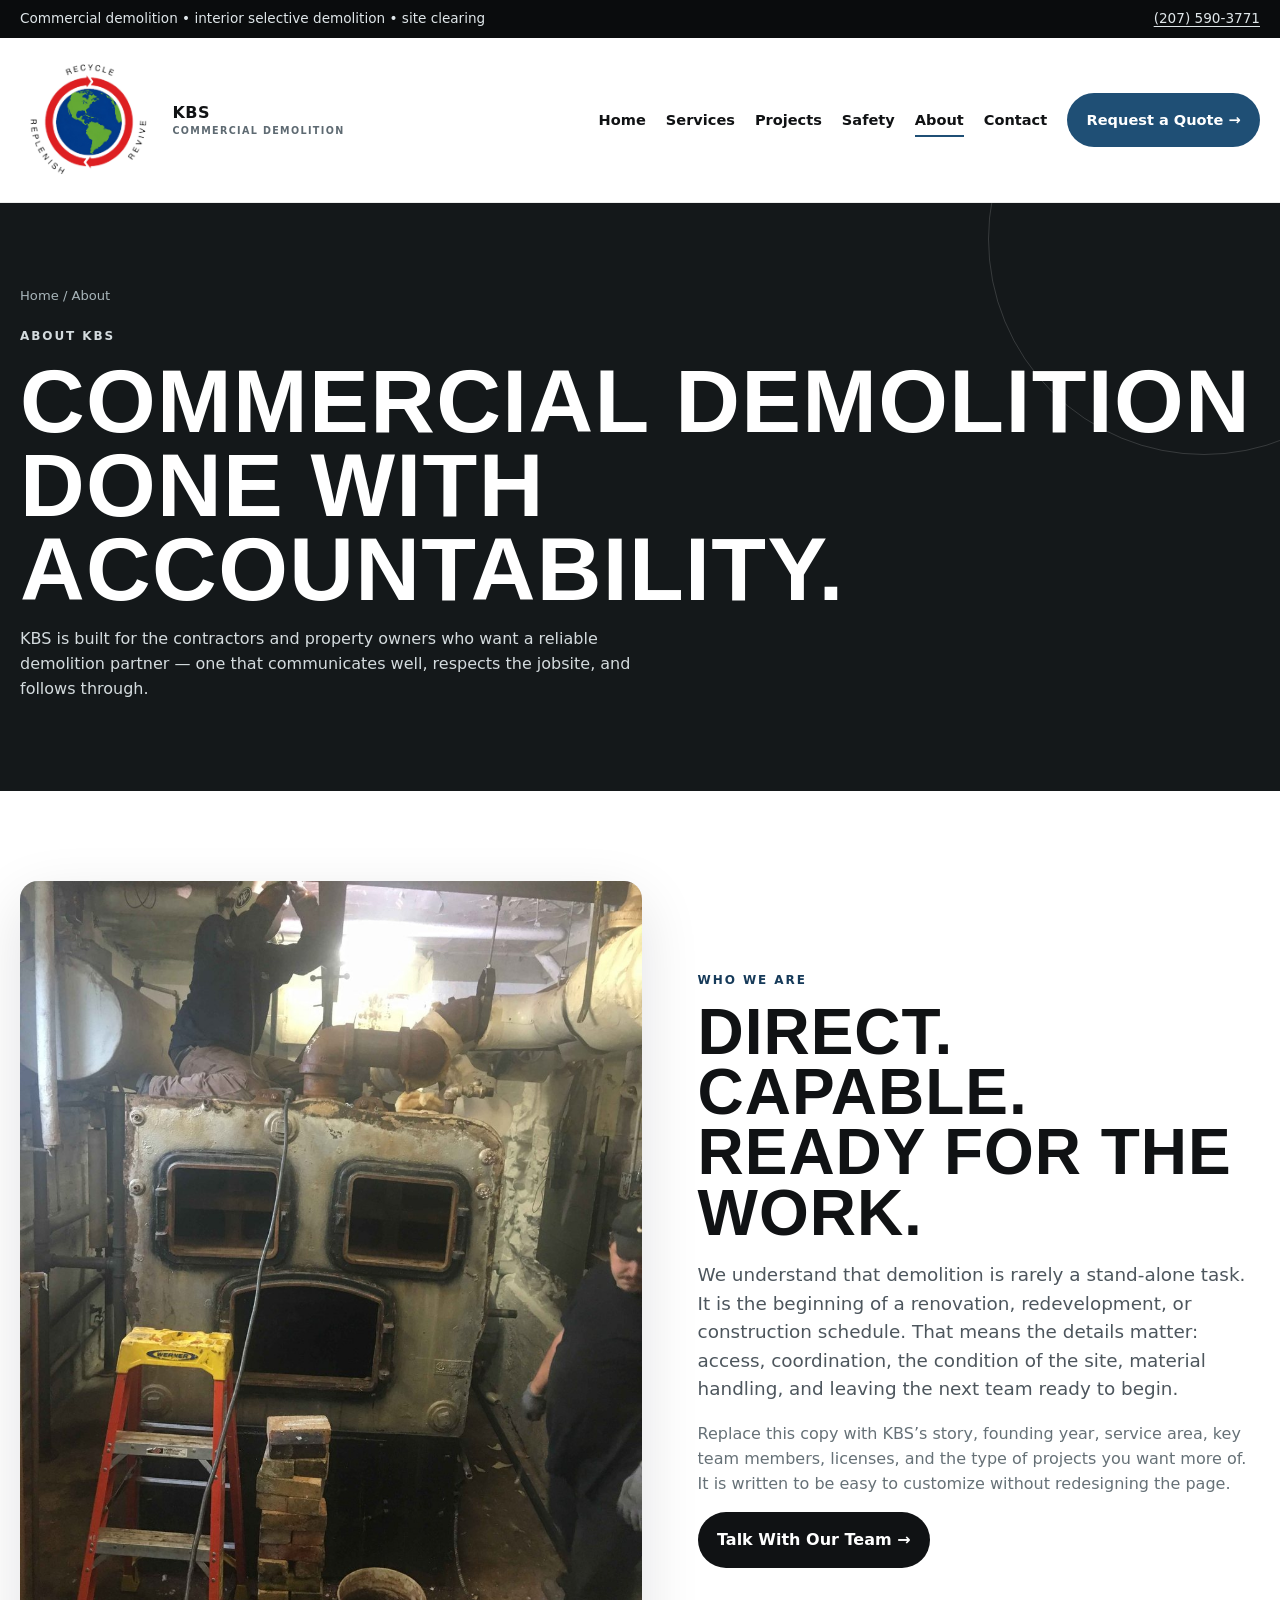
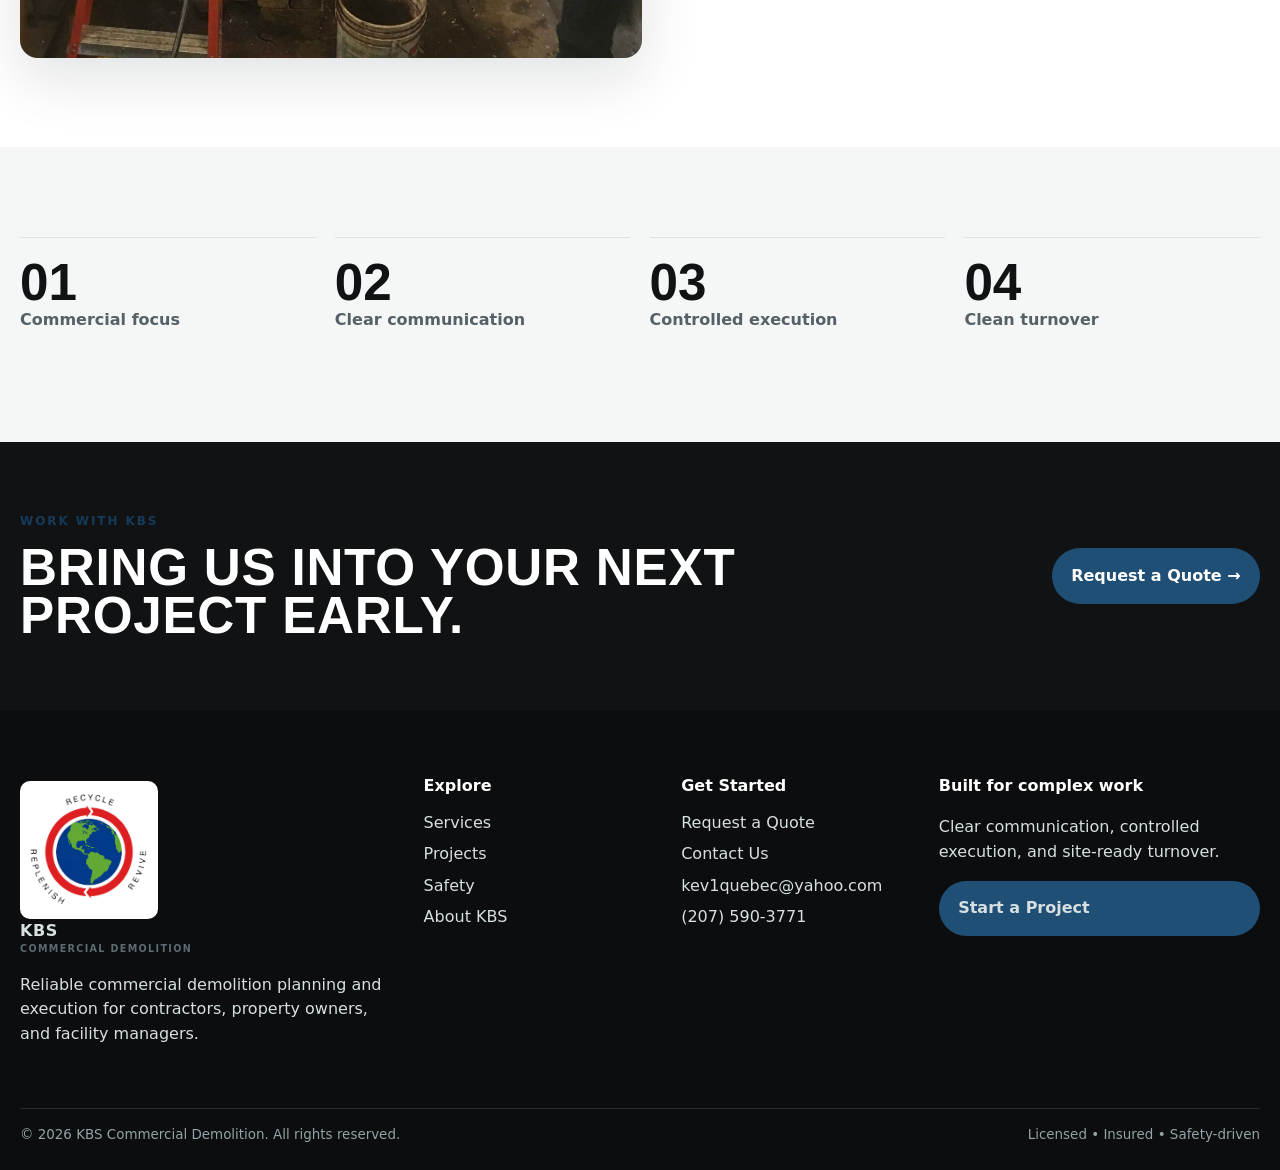
==== commit b3a26aca: "Add files via upload" ====
--- a/about.html
+++ b/about.html
@@ -1,2 +1,2 @@
 <!doctype html><html lang="en"><head><meta charset="utf-8"><meta name="viewport" content="width=device-width, initial-scale=1"><meta name="description" content="KBS Commercial Demolition — professional demolition services for commercial projects."><title>About KBS | KBS Commercial Demolition</title><link rel="icon" href="assets/images/logo-mark.jpg"><link rel="stylesheet" href="assets/css/site.css"></head><body><div class="topbar"><div class="container topbar-inner"><span>Commercial demolition • interior selective demolition • site clearing</span><a data-phone href="tel:+12075550124">(207) 555-0124</a></div></div>
-<header class="site-header"><div class="container nav"><a class="brand" href="index.html" aria-label="KBS Commercial Demolition home"><img class="brand-mark" src="assets/images/logo-mark.jpg" alt="KBS Commercial Demolition logo"><span>KBS <small>COMMERCIAL DEMOLITION</small></span></a><button class="menu-toggle" aria-label="Toggle navigation" aria-expanded="false">☰</button><nav class="nav-links"><a href="index.html" class="">Home</a><a href="services.html" class="">Services</a><a href="projects.html" class="">Projects</a><a href="safety.html" class="">Safety</a><a href="about.html" class="active">About</a><a href="contact.html" class="">Contact</a><a href="quote.html" class="button button-primary">Request a Quote →</a></nav></div></header><main><section class="page-hero"><div class="container"><div class="breadcrumbs">Home / About</div><p class="eyebrow">About KBS</p><h1 class="display">Commercial demolition done with accountability.</h1><p>KBS is built for the contractors and property owners who want a reliable demolition partner — one that communicates well, respects the jobsite, and follows through.</p></div></section><section class="section"><div class="container grid-2"><div class="media-card tall"><img src="assets/images/about-team.jpg" data-fallback="assets/images/about-team.svg" alt="KBS team at a commercial demolition site" loading="lazy"></div><div><p class="eyebrow">Who we are</p><h2 class="display section-title">Direct. Capable. Ready for the work.</h2><p class="lead">We understand that demolition is rarely a stand-alone task. It is the beginning of a renovation, redevelopment, or construction schedule. That means the details matter: access, coordination, the condition of the site, material handling, and leaving the next team ready to begin.</p><p class="muted"></p><a href="contact.html" class="button button-dark">Talk With Our Team →</a></div></div></section><section class="section split-band"><div class="container grid-4"><div class="stat"><strong>01</strong><span>Commercial focus</span></div><div class="stat"><strong>02</strong><span>Clear communication</span></div><div class="stat"><strong>03</strong><span>Controlled execution</span></div><div class="stat"><strong>04</strong><span>Clean turnover</span></div></div></section><section class="cta"><div class="container"><div><p class="eyebrow">Work with KBS</p><h2 class="display">Bring us into your next project early.</h2></div><a href="quote.html" class="button button-primary">Request a Quote →</a></div></section></main><footer class="footer"><div class="container footer-grid"><div><a class="brand" href="index.html"><img class="brand-mark" src="assets/images/logo-mark.jpg" alt="KBS Commercial Demolition logo"><span>KBS <small>COMMERCIAL DEMOLITION</small></span></a><p>Reliable commercial demolition planning and execution for contractors, property owners, and facility managers.</p></div><div><h4>Explore</h4><a href="services.html">Services</a><a href="projects.html">Projects</a><a href="safety.html">Safety</a><a href="about.html">About KBS</a></div><div><h4>Get Started</h4><a href="quote.html">Request a Quote</a><a href="contact.html">Contact Us</a><a href="mailto:estimating@yourkbsdomain.com" data-email>estimating@yourkbsdomain.com</a><a href="tel:+12075550124" data-phone>(207) 555-0124</a></div><div><h4>Built for complex work</h4><p>Clear communication, controlled execution, and site-ready turnover.</p><a href="quote.html" class="button button-primary">Start a Project</a></div></div><div class="container footer-bottom"><span>© <span id="year"></span> KBS Commercial Demolition. All rights reserved.</span><span>Licensed • Insured • Safety-driven</span></div></footer><script>document.getElementById('year').textContent=new Date().getFullYear()</script><script src="assets/js/site.js"></script></body></html>+<header class="site-header"><div class="container nav"><a class="brand" href="index.html" aria-label="KBS Commercial Demolition home"><img class="brand-mark" src="assets/images/logo-mark.jpg" alt="KBS Commercial Demolition logo"><span>KBS <small>COMMERCIAL DEMOLITION</small></span></a><button class="menu-toggle" aria-label="Toggle navigation" aria-expanded="false">☰</button><nav class="nav-links"><a href="index.html" class="">Home</a><a href="services.html" class="">Services</a><a href="projects.html" class="">Projects</a><a href="safety.html" class="">Safety</a><a href="about.html" class="active">About</a><a href="contact.html" class="">Contact</a><a href="quote.html" class="button button-primary">Request a Quote →</a></nav></div></header><main><section class="page-hero"><div class="container"><div class="breadcrumbs">Home / About</div><p class="eyebrow">About KBS</p><h1 class="display">Commercial demolition done with accountability.</h1><p>KBS is built for the contractors and property owners who want a reliable demolition partner — one that communicates well, respects the jobsite, and follows through.</p></div></section><section class="section"><div class="container grid-2"><div class="media-card tall"><img src="assets/images/about-team.jpg" data-fallback="assets/images/about-team.svg" alt="KBS team at a commercial demolition site" loading="lazy"></div><div><p class="eyebrow">Who we are</p><h2 class="display section-title">Direct. Capable. Ready for the work.</h2><p class="lead">We understand that demolition is rarely a stand-alone task. It is the beginning of a renovation, redevelopment, or construction schedule. That means the details matter: access, coordination, the condition of the site, material handling, and leaving the next team ready to begin.</p><p class="muted">Replace this copy with KBS’s story, founding year, service area, key team members, licenses, and the type of projects you want more of. It is written to be easy to customize without redesigning the page.</p><a href="contact.html" class="button button-dark">Talk With Our Team →</a></div></div></section><section class="section split-band"><div class="container grid-4"><div class="stat"><strong>01</strong><span>Commercial focus</span></div><div class="stat"><strong>02</strong><span>Clear communication</span></div><div class="stat"><strong>03</strong><span>Controlled execution</span></div><div class="stat"><strong>04</strong><span>Clean turnover</span></div></div></section><section class="cta"><div class="container"><div><p class="eyebrow">Work with KBS</p><h2 class="display">Bring us into your next project early.</h2></div><a href="quote.html" class="button button-primary">Request a Quote →</a></div></section></main><footer class="footer"><div class="container footer-grid"><div><a class="brand" href="index.html"><img class="brand-mark" src="assets/images/logo-mark.jpg" alt="KBS Commercial Demolition logo"><span>KBS <small>COMMERCIAL DEMOLITION</small></span></a><p>Reliable commercial demolition planning and execution for contractors, property owners, and facility managers.</p></div><div><h4>Explore</h4><a href="services.html">Services</a><a href="projects.html">Projects</a><a href="safety.html">Safety</a><a href="about.html">About KBS</a></div><div><h4>Get Started</h4><a href="quote.html">Request a Quote</a><a href="contact.html">Contact Us</a><a href="mailto:estimating@yourkbsdomain.com" data-email>estimating@yourkbsdomain.com</a><a href="tel:+12075550124" data-phone>(207) 555-0124</a></div><div><h4>Built for complex work</h4><p>Clear communication, controlled execution, and site-ready turnover.</p><a href="quote.html" class="button button-primary">Start a Project</a></div></div><div class="container footer-bottom"><span>© <span id="year"></span> KBS Commercial Demolition. All rights reserved.</span><span>Licensed • Insured • Safety-driven</span></div></footer><script>document.getElementById('year').textContent=new Date().getFullYear()</script><script src="assets/js/site.js"></script></body></html>
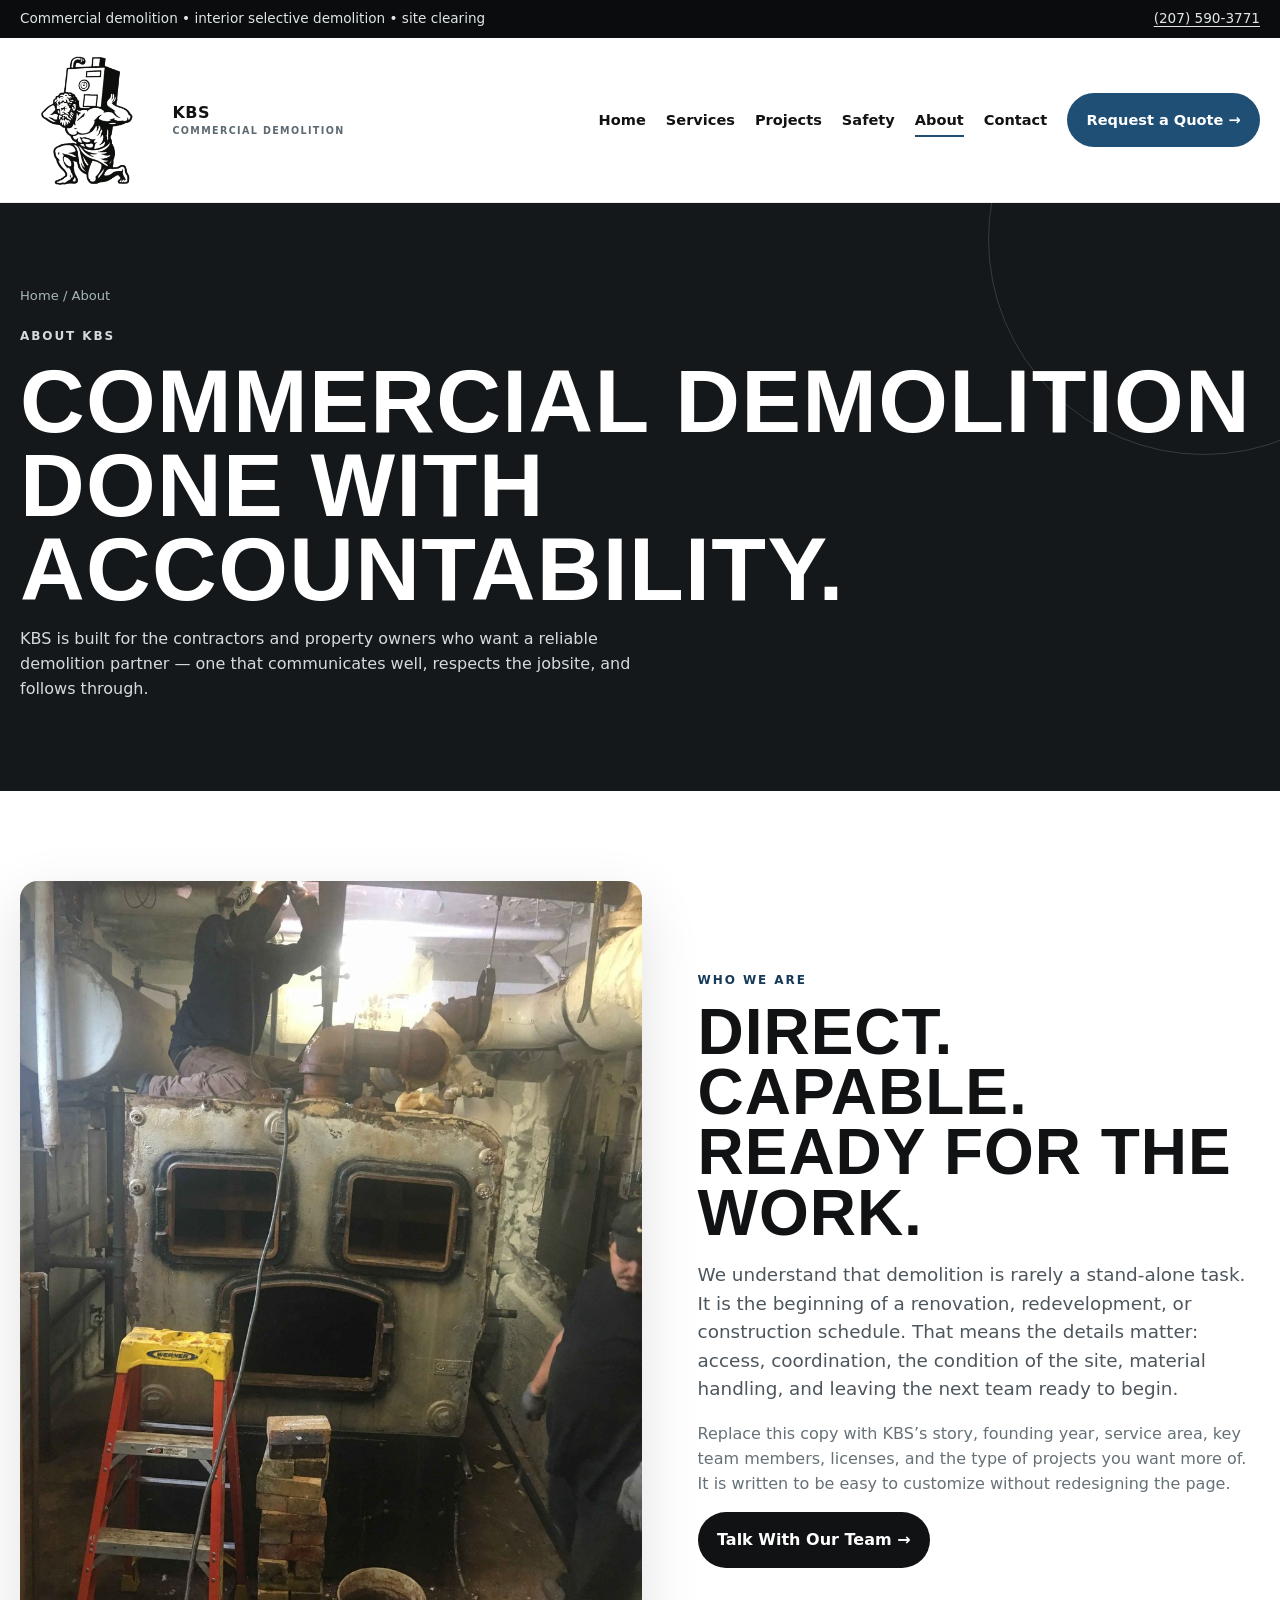
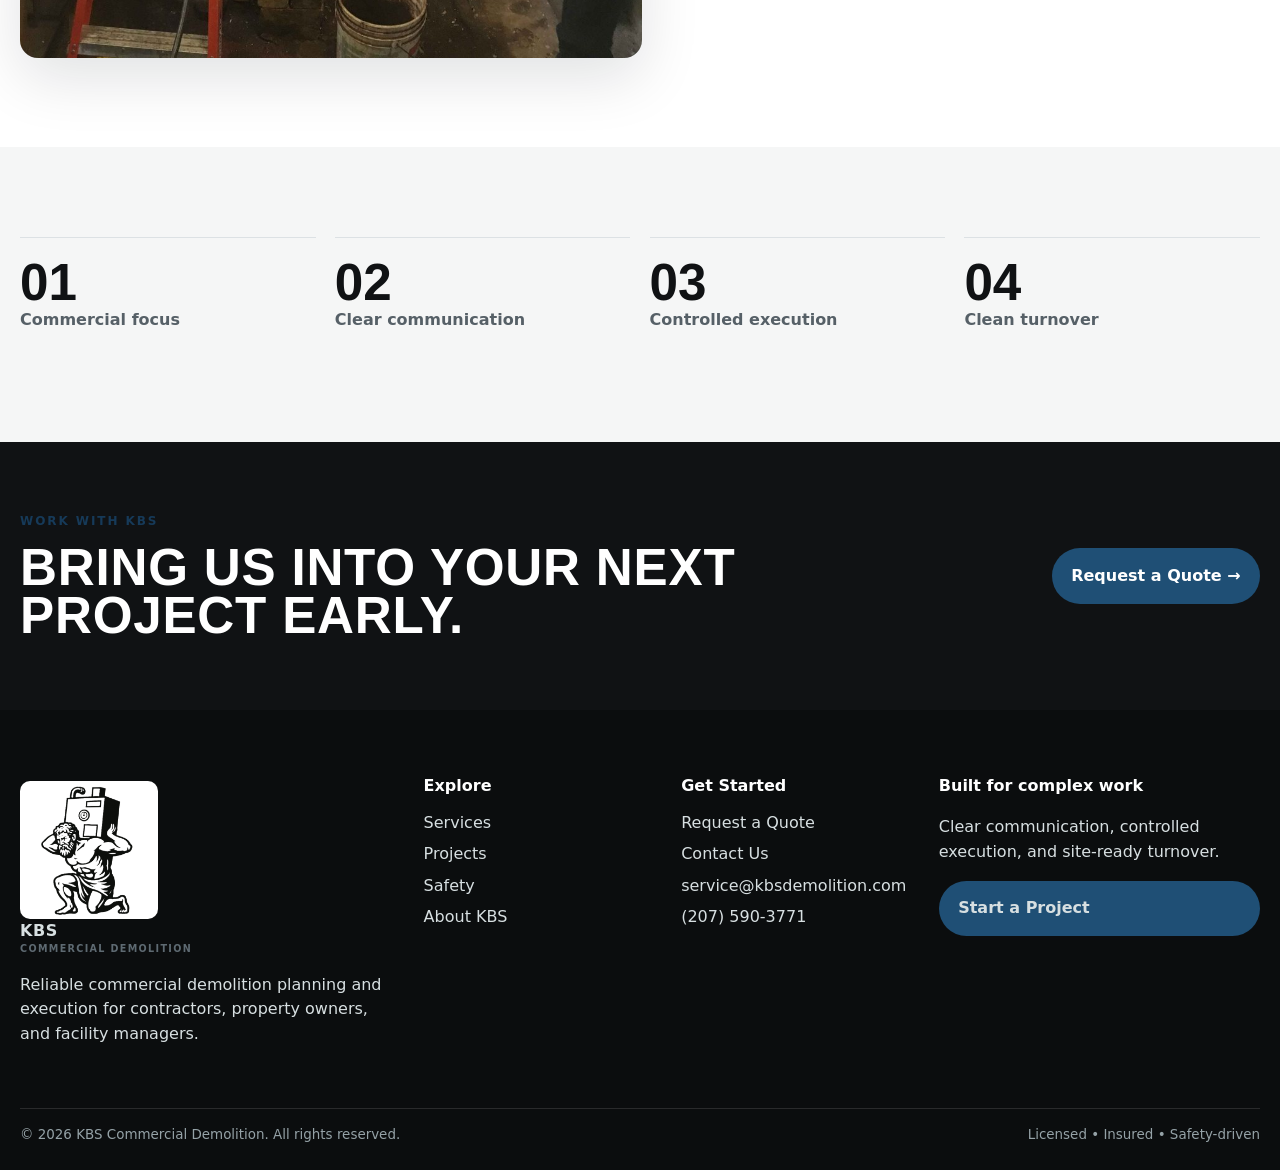
==== commit 203ec9dd: "Add files via upload" ====
--- a/about.html
+++ b/about.html
@@ -1,2 +1,126 @@
-<!doctype html><html lang="en"><head><meta charset="utf-8"><meta name="viewport" content="width=device-width, initial-scale=1"><meta name="description" content="KBS Commercial Demolition — professional demolition services for commercial projects."><title>About KBS | KBS Commercial Demolition</title><link rel="icon" href="assets/images/logo-mark.jpg"><link rel="stylesheet" href="assets/css/site.css"></head><body><div class="topbar"><div class="container topbar-inner"><span>Commercial demolition • interior selective demolition • site clearing</span><a data-phone href="tel:+12075550124">(207) 555-0124</a></div></div>
-<header class="site-header"><div class="container nav"><a class="brand" href="index.html" aria-label="KBS Commercial Demolition home"><img class="brand-mark" src="assets/images/logo-mark.jpg" alt="KBS Commercial Demolition logo"><span>KBS <small>COMMERCIAL DEMOLITION</small></span></a><button class="menu-toggle" aria-label="Toggle navigation" aria-expanded="false">☰</button><nav class="nav-links"><a href="index.html" class="">Home</a><a href="services.html" class="">Services</a><a href="projects.html" class="">Projects</a><a href="safety.html" class="">Safety</a><a href="about.html" class="active">About</a><a href="contact.html" class="">Contact</a><a href="quote.html" class="button button-primary">Request a Quote →</a></nav></div></header><main><section class="page-hero"><div class="container"><div class="breadcrumbs">Home / About</div><p class="eyebrow">About KBS</p><h1 class="display">Commercial demolition done with accountability.</h1><p>KBS is built for the contractors and property owners who want a reliable demolition partner — one that communicates well, respects the jobsite, and follows through.</p></div></section><section class="section"><div class="container grid-2"><div class="media-card tall"><img src="assets/images/about-team.jpg" data-fallback="assets/images/about-team.svg" alt="KBS team at a commercial demolition site" loading="lazy"></div><div><p class="eyebrow">Who we are</p><h2 class="display section-title">Direct. Capable. Ready for the work.</h2><p class="lead">We understand that demolition is rarely a stand-alone task. It is the beginning of a renovation, redevelopment, or construction schedule. That means the details matter: access, coordination, the condition of the site, material handling, and leaving the next team ready to begin.</p><p class="muted">Replace this copy with KBS’s story, founding year, service area, key team members, licenses, and the type of projects you want more of. It is written to be easy to customize without redesigning the page.</p><a href="contact.html" class="button button-dark">Talk With Our Team →</a></div></div></section><section class="section split-band"><div class="container grid-4"><div class="stat"><strong>01</strong><span>Commercial focus</span></div><div class="stat"><strong>02</strong><span>Clear communication</span></div><div class="stat"><strong>03</strong><span>Controlled execution</span></div><div class="stat"><strong>04</strong><span>Clean turnover</span></div></div></section><section class="cta"><div class="container"><div><p class="eyebrow">Work with KBS</p><h2 class="display">Bring us into your next project early.</h2></div><a href="quote.html" class="button button-primary">Request a Quote →</a></div></section></main><footer class="footer"><div class="container footer-grid"><div><a class="brand" href="index.html"><img class="brand-mark" src="assets/images/logo-mark.jpg" alt="KBS Commercial Demolition logo"><span>KBS <small>COMMERCIAL DEMOLITION</small></span></a><p>Reliable commercial demolition planning and execution for contractors, property owners, and facility managers.</p></div><div><h4>Explore</h4><a href="services.html">Services</a><a href="projects.html">Projects</a><a href="safety.html">Safety</a><a href="about.html">About KBS</a></div><div><h4>Get Started</h4><a href="quote.html">Request a Quote</a><a href="contact.html">Contact Us</a><a href="mailto:estimating@yourkbsdomain.com" data-email>estimating@yourkbsdomain.com</a><a href="tel:+12075550124" data-phone>(207) 555-0124</a></div><div><h4>Built for complex work</h4><p>Clear communication, controlled execution, and site-ready turnover.</p><a href="quote.html" class="button button-primary">Start a Project</a></div></div><div class="container footer-bottom"><span>© <span id="year"></span> KBS Commercial Demolition. All rights reserved.</span><span>Licensed • Insured • Safety-driven</span></div></footer><script>document.getElementById('year').textContent=new Date().getFullYear()</script><script src="assets/js/site.js"></script></body></html>+<!doctype html>
+<html lang="en">
+  <head>
+    <meta charset="utf-8">
+    <meta name="viewport" content="width=device-width, initial-scale=1">
+    <meta name="description" content="KBS Commercial Demolition — professional demolition services for commercial projects.">
+    <title>About KBS | KBS Commercial Demolition</title>
+    <link rel="icon" href="assets/images/logo-mark.jpg">
+    <link rel="stylesheet" href="assets/css/site.css">
+  </head>
+  <body>
+    <div class="topbar">
+      <div class="container topbar-inner">
+        <span>Commercial demolition • interior selective demolition • site clearing</span>
+        <a data-phone="" href="tel:+12075550124">(207) 555-0124</a>
+      </div>
+    </div>
+    <header class="site-header">
+      <div class="container nav">
+        <a class="brand" href="index.html" aria-label="KBS Commercial Demolition home">
+          <img class="brand-mark" src="assets/images/logo-mark.jpg" alt="KBS Commercial Demolition logo">
+          <span>KBS <small>COMMERCIAL DEMOLITION</small></span>
+        </a>
+        <button class="menu-toggle" aria-label="Toggle navigation" aria-expanded="false">☰</button>
+        <nav class="nav-links">
+          <a href="index.html" class="">Home</a>
+          <a href="services.html" class="">Services</a>
+          <a href="projects.html" class="">Projects</a>
+          <a href="safety.html" class="">Safety</a>
+          <a href="about.html" class="active">About</a>
+          <a href="contact.html" class="">Contact</a>
+          <a href="quote.html" class="button button-primary">Request a Quote →</a>
+        </nav>
+      </div>
+    </header>
+    <main>
+      <section class="page-hero">
+        <div class="container">
+          <div class="breadcrumbs">Home / About</div>
+          <p class="eyebrow">About KBS</p>
+          <h1 class="display">Commercial demolition done with accountability.</h1>
+          <p>KBS is built for the contractors and property owners who want a reliable demolition partner — one that communicates well, respects the jobsite, and follows through.</p>
+        </div>
+      </section>
+      <section class="section">
+        <div class="container grid-2">
+          <div class="media-card tall">
+            <img src="assets/images/about-team.jpg" data-fallback="assets/images/about-team.svg" alt="KBS team at a commercial demolition site" loading="lazy">
+          </div>
+          <div>
+            <p class="eyebrow">Who we are</p>
+            <h2 class="display section-title">Direct. Capable. Ready for the work.</h2>
+            <p class="lead">We understand that demolition is rarely a stand-alone task. It is the beginning of a renovation, redevelopment, or construction schedule. That means the details matter: access, coordination, the condition of the site, material handling, and leaving the next team ready to begin.</p>
+            <p class="muted">Replace this copy with KBS’s story, founding year, service area, key team members, licenses, and the type of projects you want more of. It is written to be easy to customize without redesigning the page.</p>
+            <a href="contact.html" class="button button-dark">Talk With Our Team →</a>
+          </div>
+        </div>
+      </section>
+      <section class="section split-band">
+        <div class="container grid-4">
+          <div class="stat">
+            <strong>01</strong>
+            <span>Commercial focus</span>
+          </div>
+          <div class="stat">
+            <strong>02</strong>
+            <span>Clear communication</span>
+          </div>
+          <div class="stat">
+            <strong>03</strong>
+            <span>Controlled execution</span>
+          </div>
+          <div class="stat">
+            <strong>04</strong>
+            <span>Clean turnover</span>
+          </div>
+        </div>
+      </section>
+      <section class="cta">
+        <div class="container">
+          <div>
+            <p class="eyebrow">Work with KBS</p>
+            <h2 class="display">Bring us into your next project early.</h2>
+          </div>
+          <a href="quote.html" class="button button-primary">Request a Quote →</a>
+        </div>
+      </section>
+    </main>
+    <footer class="footer">
+      <div class="container footer-grid">
+        <div>
+          <a class="brand" href="index.html">
+            <img class="brand-mark" src="assets/images/logo-mark.jpg" alt="KBS Commercial Demolition logo">
+            <span>KBS <small>COMMERCIAL DEMOLITION</small></span>
+          </a>
+          <p>Reliable commercial demolition planning and execution for contractors, property owners, and facility managers.</p>
+        </div>
+        <div>
+          <h4>Explore</h4>
+          <a href="services.html">Services</a>
+          <a href="projects.html">Projects</a>
+          <a href="safety.html">Safety</a>
+          <a href="about.html">About KBS</a>
+        </div>
+        <div>
+          <h4>Get Started</h4>
+          <a href="quote.html">Request a Quote</a>
+          <a href="contact.html">Contact Us</a>
+          <a href="mailto:estimating@yourkbsdomain.com" data-email="">estimating@yourkbsdomain.com</a>
+          <a href="tel:+12075550124" data-phone="">(207) 555-0124</a>
+        </div>
+        <div>
+          <h4>Built for complex work</h4>
+          <p>Clear communication, controlled execution, and site-ready turnover.</p>
+          <a href="quote.html" class="button button-primary">Start a Project</a>
+        </div>
+      </div>
+      <div class="container footer-bottom">
+        <span>© <span id="year"></span> KBS Commercial Demolition. All rights reserved.</span>
+        <span>Licensed • Insured • Safety-driven</span>
+      </div>
+    </footer>
+    <script>document.getElementById('year').textContent=new Date().getFullYear()</script>
+    <script src="assets/js/site.js"></script>
+  </body>
+</html>
--- a/assets/css/site.css
+++ b/assets/css/site.css
@@ -1,4 +1,844 @@
-:root{--ink:#101214;--ink-2:#202428;--steel:#5e6a72;--line:#dce1e4;--paper:#f5f6f6;--white:#fff;--signal:#1f4f75;--signal-dark:#163a59;--success:#1c5e44;--radius:18px;--shadow:0 20px 60px rgba(12,18,22,.12);--max:1240px}
-*{box-sizing:border-box}html{scroll-behavior:smooth}body{margin:0;font-family:Inter,ui-sans-serif,system-ui,-apple-system,BlinkMacSystemFont,"Segoe UI",sans-serif;color:var(--ink);background:var(--white);line-height:1.55}a{color:inherit;text-decoration:none}img{max-width:100%;display:block}.container{width:min(var(--max),calc(100% - 40px));margin:0 auto}.eyebrow{font-size:.75rem;font-weight:800;letter-spacing:.16em;text-transform:uppercase;color:var(--signal-dark);margin:0 0 .8rem}.display{font-family:Impact,Haettenschweiler,"Arial Narrow Bold",sans-serif;letter-spacing:.015em;text-transform:uppercase;line-height:.94;margin:0}.section{padding:5.6rem 0}.section-sm{padding:3.5rem 0}.section-title{font-size:clamp(2.2rem,5vw,4.5rem);max-width:820px}.lead{font-size:1.15rem;color:#4d565d;max-width:720px}.button{display:inline-flex;align-items:center;gap:.55rem;padding:.9rem 1.15rem;border:1px solid transparent;border-radius:999px;font-weight:800;cursor:pointer;transition:.18s transform,.18s background,.18s border}.button:hover{transform:translateY(-2px)}.button-primary{background:var(--signal);color:#fff}.button-primary:hover{background:#28658f}.button-dark{background:var(--ink);color:white}.button-outline{border-color:#aeb7bd;background:white}.button-outline:hover{background:var(--paper)}.topbar{background:#0a0c0d;color:#dfe6e9;font-size:.85rem}.topbar-inner{min-height:38px;display:flex;align-items:center;justify-content:space-between;gap:1rem}.topbar a{text-decoration:underline;text-underline-offset:3px}.site-header{position:sticky;top:0;z-index:30;background:rgba(255,255,255,.96);backdrop-filter:blur(16px);border-bottom:1px solid rgba(16,18,20,.08)}.nav{min-height:164px;display:flex;align-items:center;justify-content:space-between;gap:1.2rem}.brand{display:flex;align-items:center;gap:.9rem;font-weight:900;letter-spacing:.035em}.brand-mark{width:138px;height:138px;border-radius:10px;display:block;object-fit:contain;flex-shrink:0}.brand small{display:block;font-size:.6rem;color:var(--steel);letter-spacing:.14em;margin-top:-2px}.nav-links{display:flex;align-items:center;gap:1.25rem;font-size:.91rem;font-weight:750}.nav-links a{position:relative}.nav-links a:not(.button):after{content:"";position:absolute;left:0;bottom:-.38rem;width:0;height:2px;background:var(--signal);transition:.18s}.nav-links a:hover:after,.nav-links a.active:after{width:100%}.menu-toggle{display:none;border:0;background:transparent;font-size:1.5rem}.hero{background:linear-gradient(114deg,rgba(7,9,10,.97) 0%,rgba(16,18,20,.86) 53%,rgba(16,18,20,.35)),url('../images/hero.jpg');background-size:cover;background-position:center;min-height:min(700px,calc(100vh - 202px));display:flex;align-items:center;color:white;position:relative;overflow:hidden}.hero:after{content:"";position:absolute;inset:auto -10vw -30vw auto;width:64vw;height:64vw;border:1px solid rgba(255,255,255,.16);border-radius:50%}.hero-content{position:relative;z-index:1;padding:5.4rem 0}.hero h1{font-size:clamp(3.35rem,9vw,7.8rem);max-width:850px}.hero p{font-size:1.16rem;max-width:620px;color:#d9dfe1;margin:1.4rem 0 2rem}.hero-actions{display:flex;gap:.8rem;flex-wrap:wrap}.trust-strip{background:var(--signal);color:#fff}.trust-grid{display:grid;grid-template-columns:repeat(4,1fr);gap:1px}.trust-item{padding:1.5rem 1rem;border-right:1px solid rgba(0,0,0,.13);font-weight:800}.trust-item span{display:block;font-size:.75rem;opacity:.72;text-transform:uppercase;letter-spacing:.12em;margin-bottom:.22rem}.grid-2{display:grid;grid-template-columns:1.05fr .95fr;gap:3.5rem;align-items:center}.grid-3{display:grid;grid-template-columns:repeat(3,1fr);gap:1.2rem}.grid-4{display:grid;grid-template-columns:repeat(4,1fr);gap:1.2rem}.media-card{border-radius:var(--radius);overflow:hidden;box-shadow:var(--shadow);background:#e7ebed}.media-card img{aspect-ratio:4/3;object-fit:cover;width:100%}.media-card.tall img{aspect-ratio:4/5}.card{border:1px solid var(--line);background:var(--white);border-radius:var(--radius);padding:1.55rem}.card h3{margin:.1rem 0 .5rem;font-size:1.25rem}.card p{margin:0;color:#5a646a}.service-card{min-height:270px;display:flex;flex-direction:column;justify-content:flex-end;background:#1a1e20;color:white;border-radius:var(--radius);padding:1.5rem;overflow:hidden;position:relative;isolation:isolate}.service-card:before{content:"";position:absolute;inset:0;background:linear-gradient(180deg,rgba(11,14,15,.05),rgba(11,14,15,.9));z-index:-1}.service-card img{position:absolute;inset:0;width:100%;height:100%;object-fit:cover;z-index:-2}.service-card h3{font-size:1.45rem;margin:0 0 .35rem}.service-card p{margin:0;color:#d8dee0}.split-band{background:var(--paper)}.stat{padding:1.2rem 0;border-top:1px solid var(--line)}.stat strong{display:block;font-family:Impact,sans-serif;font-size:3.2rem;line-height:1;color:var(--ink)}.stat span{font-weight:700;color:#566067}.cta{background:var(--ink);color:#fff;padding:4.4rem 0}.cta .container{display:flex;justify-content:space-between;gap:2rem;align-items:center}.cta h2{font-size:clamp(2rem,4vw,3.8rem);max-width:760px}.page-hero{background:#14181a;color:#fff;padding:5.2rem 0 4.6rem;position:relative;overflow:hidden}.page-hero:after{content:"";position:absolute;width:430px;height:430px;border:1px solid rgba(255,255,255,.15);border-radius:50%;right:-140px;top:-180px}.page-hero h1{font-size:clamp(3rem,7vw,6rem);position:relative;z-index:1}.page-hero p{max-width:620px;color:#d4dbde;position:relative;z-index:1}.breadcrumbs{font-size:.82rem;color:#a8b5ba;margin-bottom:1.3rem}.project-grid{display:grid;grid-template-columns:repeat(3,1fr);gap:1.15rem}.project{border-radius:14px;overflow:hidden;background:#111;color:#fff;position:relative;aspect-ratio:4/3}.project img{width:100%;height:100%;object-fit:cover;transition:transform .35s}.project:hover img{transform:scale(1.05)}.project .overlay{position:absolute;inset:auto 0 0;background:linear-gradient(transparent,rgba(0,0,0,.88));padding:3.5rem 1.1rem 1rem}.project .tag{font-size:.68rem;text-transform:uppercase;letter-spacing:.13em;color:var(--signal);font-weight:900}.project h3{margin:.25rem 0 0;font-size:1.18rem}.filter-bar{display:flex;flex-wrap:wrap;gap:.5rem;margin:1.5rem 0 2.2rem}.filter-button{border:1px solid var(--line);background:#fff;padding:.55rem .85rem;border-radius:999px;font-weight:750;cursor:pointer}.filter-button.active,.filter-button:hover{background:var(--ink);color:white;border-color:var(--ink)}.form-shell{display:grid;grid-template-columns:.88fr 1.12fr;gap:0;border-radius:var(--radius);overflow:hidden;box-shadow:var(--shadow);background:white}.form-aside{background:#15191b;color:white;padding:2.3rem}.form-aside h2{font-size:2.5rem}.form-aside p{color:#c4ced1}.contact-points{list-style:none;padding:0;margin:1.7rem 0}.contact-points li{padding:1rem 0;border-top:1px solid rgba(255,255,255,.16)}.form-card{padding:2.3rem}.form-grid{display:grid;grid-template-columns:1fr 1fr;gap:1rem}.field{display:flex;flex-direction:column;gap:.45rem;margin-bottom:1rem}.field.full{grid-column:1/-1}.field label{font-weight:800;font-size:.9rem}.field input,.field select,.field textarea{width:100%;border:1px solid #cfd7da;border-radius:10px;padding:.86rem .9rem;background:#fff;font:inherit;color:var(--ink)}.field textarea{min-height:145px;resize:vertical}.field input:focus,.field select:focus,.field textarea:focus{outline:3px solid rgba(31,79,117,.22);border-color:var(--signal-dark)}.form-note{font-size:.83rem;color:#5e676c}.status{display:none;margin-top:1rem;padding:.8rem 1rem;border-radius:9px;background:#e9f5ee;color:var(--success);font-weight:700}.process{counter-reset:step}.process .card{position:relative;padding-top:3.85rem}.process .card:before{counter-increment:step;content:"0" counter(step);position:absolute;top:1.2rem;left:1.4rem;font-family:Impact,sans-serif;font-size:2rem;color:var(--signal-dark)}.safety-list{display:grid;grid-template-columns:repeat(2,1fr);gap:1rem;list-style:none;padding:0}.safety-list li{padding:1.1rem;border:1px solid var(--line);border-radius:12px;font-weight:700}.safety-list li:before{content:"✓";display:inline-grid;place-items:center;width:1.4rem;height:1.4rem;border-radius:50%;background:var(--signal);margin-right:.6rem}.footer{background:#0b0d0e;color:#d7dfe1;padding:4rem 0 1.5rem}.footer-grid{display:grid;grid-template-columns:1.3fr .8fr .8fr 1.1fr;gap:1.5rem}.footer h4{color:#fff;margin:0 0 .75rem}.footer a{display:block;margin:.4rem 0;color:#d7dfe1}.footer a:hover{color:var(--signal)}.footer-bottom{margin-top:2.8rem;padding-top:1rem;border-top:1px solid rgba(255,255,255,.12);font-size:.84rem;color:#95a2a7;display:flex;justify-content:space-between;gap:1rem}.photo-note{padding:1rem 1.15rem;border-left:4px solid var(--signal);background:#edf4f8;color:#244963;margin-top:1.3rem;font-weight:650}.map-placeholder{background:linear-gradient(135deg,#202728,#56636a);min-height:350px;border-radius:var(--radius);padding:2rem;color:white;display:flex;align-items:flex-end}.map-placeholder p{max-width:420px;color:#d8e0e2}.muted{color:#667177}.hide{display:none!important}
-@media(max-width:960px){.nav-links{position:fixed;inset:202px 0 auto;background:#fff;border-bottom:1px solid var(--line);display:none;align-items:stretch;flex-direction:column;padding:1.2rem 20px 1.5rem;gap:1rem}.nav-links.open{display:flex}.menu-toggle{display:block}.nav-links .button{align-self:flex-start}.grid-2,.form-shell{grid-template-columns:1fr;gap:2rem}.grid-3,.project-grid{grid-template-columns:repeat(2,1fr)}.grid-4{grid-template-columns:repeat(2,1fr)}.cta .container{display:block}.cta .button{margin-top:1rem}.footer-grid{grid-template-columns:1fr 1fr}.trust-grid{grid-template-columns:repeat(2,1fr)}}
-@media(max-width:560px){.container{width:min(var(--max),calc(100% - 28px))}.topbar-inner{justify-content:center;text-align:center}.topbar-inner span{display:none}.nav{min-height:164px}.brand{font-size:.87rem}.brand-mark{width:138px;height:138px}.hero{min-height:640px}.hero-content{padding:4.2rem 0}.section{padding:4.2rem 0}.grid-3,.grid-4,.project-grid,.form-grid,.safety-list{grid-template-columns:1fr}.trust-grid{grid-template-columns:1fr}.trust-item{border-bottom:1px solid rgba(0,0,0,.13)}.footer-grid{grid-template-columns:1fr}.footer-bottom{display:block}.footer-bottom span{display:block;margin:.25rem 0}.page-hero{padding:4.2rem 0}.form-aside,.form-card{padding:1.45rem}.hero h1{font-size:3.5rem}}
+:root {
+  --ink: #101214;
+  --ink-2: #202428;
+  --steel: #5e6a72;
+  --line: #dce1e4;
+  --paper: #f5f6f6;
+  --white: #fff;
+  --signal: #1f4f75;
+  --signal-dark: #163a59;
+  --success: #1c5e44;
+  --radius: 18px;
+  --shadow: 0 20px 60px rgba(12,18,22,.12);
+  --max: 1240px;
+}
+
+* {
+  box-sizing: border-box;
+}
+
+html {
+  scroll-behavior: smooth;
+}
+
+body {
+  margin: 0;
+  font-family: Inter,ui-sans-serif,system-ui,-apple-system,BlinkMacSystemFont,"Segoe UI",sans-serif;
+  color: var(--ink);
+  background: var(--white);
+  line-height: 1.55;
+}
+
+a {
+  color: inherit;
+  text-decoration: none;
+}
+
+img {
+  max-width: 100%;
+  display: block;
+}
+
+.container {
+  width: min(var(--max),calc(100% - 40px));
+  margin: 0 auto;
+}
+
+.eyebrow {
+  font-size: .75rem;
+  font-weight: 800;
+  letter-spacing: .16em;
+  text-transform: uppercase;
+  color: var(--signal-dark);
+  margin: 0 0 .8rem;
+}
+
+.display {
+  font-family: Impact,Haettenschweiler,"Arial Narrow Bold",sans-serif;
+  letter-spacing: .015em;
+  text-transform: uppercase;
+  line-height: .94;
+  margin: 0;
+}
+
+.section {
+  padding: 5.6rem 0;
+}
+
+.section-sm {
+  padding: 3.5rem 0;
+}
+
+.section-title {
+  font-size: clamp(2.2rem,5vw,4.5rem);
+  max-width: 820px;
+}
+
+.lead {
+  font-size: 1.15rem;
+  color: #4d565d;
+  max-width: 720px;
+}
+
+.button {
+  display: inline-flex;
+  align-items: center;
+  gap: .55rem;
+  padding: .9rem 1.15rem;
+  border: 1px solid transparent;
+  border-radius: 999px;
+  font-weight: 800;
+  cursor: pointer;
+  transition: .18s transform,.18s background,.18s border;
+}
+
+.button:hover {
+  transform: translateY(-2px);
+}
+
+.button-primary {
+  background: var(--signal);
+  color: #fff;
+}
+
+.button-primary:hover {
+  background: #28658f;
+}
+
+.button-dark {
+  background: var(--ink);
+  color: white;
+}
+
+.button-outline {
+  border-color: #aeb7bd;
+  background: white;
+}
+
+.button-outline:hover {
+  background: var(--paper);
+}
+
+.topbar {
+  background: #0a0c0d;
+  color: #dfe6e9;
+  font-size: .85rem;
+}
+
+.topbar-inner {
+  min-height: 38px;
+  display: flex;
+  align-items: center;
+  justify-content: space-between;
+  gap: 1rem;
+}
+
+.topbar a {
+  text-decoration: underline;
+  text-underline-offset: 3px;
+}
+
+.site-header {
+  position: sticky;
+  top: 0;
+  z-index: 30;
+  background: rgba(255,255,255,.96);
+  backdrop-filter: blur(16px);
+  border-bottom: 1px solid rgba(16,18,20,.08);
+}
+
+.nav {
+  min-height: 164px;
+  display: flex;
+  align-items: center;
+  justify-content: space-between;
+  gap: 1.2rem;
+}
+
+.brand {
+  display: flex;
+  align-items: center;
+  gap: .9rem;
+  font-weight: 900;
+  letter-spacing: .035em;
+}
+
+.brand-mark {
+  width: 138px;
+  height: 138px;
+  border-radius: 10px;
+  display: block;
+  object-fit: contain;
+  flex-shrink: 0;
+}
+
+.brand small {
+  display: block;
+  font-size: .6rem;
+  color: var(--steel);
+  letter-spacing: .14em;
+  margin-top: -2px;
+}
+
+.nav-links {
+  display: flex;
+  align-items: center;
+  gap: 1.25rem;
+  font-size: .91rem;
+  font-weight: 750;
+}
+
+.nav-links a {
+  position: relative;
+}
+
+.nav-links a:not(.button):after {
+  content: "";
+  position: absolute;
+  left: 0;
+  bottom: -.38rem;
+  width: 0;
+  height: 2px;
+  background: var(--signal);
+  transition: .18s;
+}
+
+.nav-links a:hover:after,.nav-links a.active:after {
+  width: 100%;
+}
+
+.menu-toggle {
+  display: none;
+  border: 0;
+  background: transparent;
+  font-size: 1.5rem;
+}
+
+.hero {
+  background: linear-gradient(114deg,rgba(7,9,10,.97) 0%,rgba(16,18,20,.86) 53%,rgba(16,18,20,.35)),url('../images/hero.jpg');
+  background-size: cover;
+  background-position: center;
+  min-height: min(700px,calc(100vh - 202px));
+  display: flex;
+  align-items: center;
+  color: white;
+  position: relative;
+  overflow: hidden;
+}
+
+.hero:after {
+  content: "";
+  position: absolute;
+  inset: auto -10vw -30vw auto;
+  width: 64vw;
+  height: 64vw;
+  border: 1px solid rgba(255,255,255,.16);
+  border-radius: 50%;
+}
+
+.hero-content {
+  position: relative;
+  z-index: 1;
+  padding: 5.4rem 0;
+}
+
+.hero h1 {
+  font-size: clamp(3.35rem,9vw,7.8rem);
+  max-width: 850px;
+}
+
+.hero p {
+  font-size: 1.16rem;
+  max-width: 620px;
+  color: #d9dfe1;
+  margin: 1.4rem 0 2rem;
+}
+
+.hero-actions {
+  display: flex;
+  gap: .8rem;
+  flex-wrap: wrap;
+}
+
+.trust-strip {
+  background: var(--signal);
+  color: #fff;
+}
+
+.trust-grid {
+  display: grid;
+  grid-template-columns: repeat(4,1fr);
+  gap: 1px;
+}
+
+.trust-item {
+  padding: 1.5rem 1rem;
+  border-right: 1px solid rgba(0,0,0,.13);
+  font-weight: 800;
+}
+
+.trust-item span {
+  display: block;
+  font-size: .75rem;
+  opacity: .72;
+  text-transform: uppercase;
+  letter-spacing: .12em;
+  margin-bottom: .22rem;
+}
+
+.grid-2 {
+  display: grid;
+  grid-template-columns: 1.05fr .95fr;
+  gap: 3.5rem;
+  align-items: center;
+}
+
+.grid-3 {
+  display: grid;
+  grid-template-columns: repeat(3,1fr);
+  gap: 1.2rem;
+}
+
+.grid-4 {
+  display: grid;
+  grid-template-columns: repeat(4,1fr);
+  gap: 1.2rem;
+}
+
+.media-card {
+  border-radius: var(--radius);
+  overflow: hidden;
+  box-shadow: var(--shadow);
+  background: #e7ebed;
+}
+
+.media-card img {
+  aspect-ratio: 4/3;
+  object-fit: cover;
+  width: 100%;
+}
+
+.media-card.tall img {
+  aspect-ratio: 4/5;
+}
+
+.card {
+  border: 1px solid var(--line);
+  background: var(--white);
+  border-radius: var(--radius);
+  padding: 1.55rem;
+}
+
+.card h3 {
+  margin: .1rem 0 .5rem;
+  font-size: 1.25rem;
+}
+
+.card p {
+  margin: 0;
+  color: #5a646a;
+}
+
+.service-card {
+  min-height: 270px;
+  display: flex;
+  flex-direction: column;
+  justify-content: flex-end;
+  background: #1a1e20;
+  color: white;
+  border-radius: var(--radius);
+  padding: 1.5rem;
+  overflow: hidden;
+  position: relative;
+  isolation: isolate;
+}
+
+.service-card:before {
+  content: "";
+  position: absolute;
+  inset: 0;
+  background: linear-gradient(180deg,rgba(11,14,15,.05),rgba(11,14,15,.9));
+  z-index: -1;
+}
+
+.service-card img {
+  position: absolute;
+  inset: 0;
+  width: 100%;
+  height: 100%;
+  object-fit: cover;
+  z-index: -2;
+}
+
+.service-card h3 {
+  font-size: 1.45rem;
+  margin: 0 0 .35rem;
+}
+
+.service-card p {
+  margin: 0;
+  color: #d8dee0;
+}
+
+.split-band {
+  background: var(--paper);
+}
+
+.stat {
+  padding: 1.2rem 0;
+  border-top: 1px solid var(--line);
+}
+
+.stat strong {
+  display: block;
+  font-family: Impact,sans-serif;
+  font-size: 3.2rem;
+  line-height: 1;
+  color: var(--ink);
+}
+
+.stat span {
+  font-weight: 700;
+  color: #566067;
+}
+
+.cta {
+  background: var(--ink);
+  color: #fff;
+  padding: 4.4rem 0;
+}
+
+.cta .container {
+  display: flex;
+  justify-content: space-between;
+  gap: 2rem;
+  align-items: center;
+}
+
+.cta h2 {
+  font-size: clamp(2rem,4vw,3.8rem);
+  max-width: 760px;
+}
+
+.page-hero {
+  background: #14181a;
+  color: #fff;
+  padding: 5.2rem 0 4.6rem;
+  position: relative;
+  overflow: hidden;
+}
+
+.page-hero:after {
+  content: "";
+  position: absolute;
+  width: 430px;
+  height: 430px;
+  border: 1px solid rgba(255,255,255,.15);
+  border-radius: 50%;
+  right: -140px;
+  top: -180px;
+}
+
+.page-hero h1 {
+  font-size: clamp(3rem,7vw,6rem);
+  position: relative;
+  z-index: 1;
+}
+
+.page-hero p {
+  max-width: 620px;
+  color: #d4dbde;
+  position: relative;
+  z-index: 1;
+}
+
+.breadcrumbs {
+  font-size: .82rem;
+  color: #a8b5ba;
+  margin-bottom: 1.3rem;
+}
+
+.project-grid {
+  display: grid;
+  grid-template-columns: repeat(3,1fr);
+  gap: 1.15rem;
+}
+
+.project {
+  border-radius: 14px;
+  overflow: hidden;
+  background: #111;
+  color: #fff;
+  position: relative;
+  aspect-ratio: 4/3;
+}
+
+.project img {
+  width: 100%;
+  height: 100%;
+  object-fit: cover;
+  transition: transform .35s;
+}
+
+.project:hover img {
+  transform: scale(1.05);
+}
+
+.project .overlay {
+  position: absolute;
+  inset: auto 0 0;
+  background: linear-gradient(transparent,rgba(0,0,0,.88));
+  padding: 3.5rem 1.1rem 1rem;
+}
+
+.project .tag {
+  font-size: .68rem;
+  text-transform: uppercase;
+  letter-spacing: .13em;
+  color: var(--signal);
+  font-weight: 900;
+}
+
+.project h3 {
+  margin: .25rem 0 0;
+  font-size: 1.18rem;
+}
+
+.filter-bar {
+  display: flex;
+  flex-wrap: wrap;
+  gap: .5rem;
+  margin: 1.5rem 0 2.2rem;
+}
+
+.filter-button {
+  border: 1px solid var(--line);
+  background: #fff;
+  padding: .55rem .85rem;
+  border-radius: 999px;
+  font-weight: 750;
+  cursor: pointer;
+}
+
+.filter-button.active,.filter-button:hover {
+  background: var(--ink);
+  color: white;
+  border-color: var(--ink);
+}
+
+.form-shell {
+  display: grid;
+  grid-template-columns: .88fr 1.12fr;
+  gap: 0;
+  border-radius: var(--radius);
+  overflow: hidden;
+  box-shadow: var(--shadow);
+  background: white;
+}
+
+.form-aside {
+  background: #15191b;
+  color: white;
+  padding: 2.3rem;
+}
+
+.form-aside h2 {
+  font-size: 2.5rem;
+}
+
+.form-aside p {
+  color: #c4ced1;
+}
+
+.contact-points {
+  list-style: none;
+  padding: 0;
+  margin: 1.7rem 0;
+}
+
+.contact-points li {
+  padding: 1rem 0;
+  border-top: 1px solid rgba(255,255,255,.16);
+}
+
+.form-card {
+  padding: 2.3rem;
+}
+
+.form-grid {
+  display: grid;
+  grid-template-columns: 1fr 1fr;
+  gap: 1rem;
+}
+
+.field {
+  display: flex;
+  flex-direction: column;
+  gap: .45rem;
+  margin-bottom: 1rem;
+}
+
+.field.full {
+  grid-column: 1/-1;
+}
+
+.field label {
+  font-weight: 800;
+  font-size: .9rem;
+}
+
+.field input,.field select,.field textarea {
+  width: 100%;
+  border: 1px solid #cfd7da;
+  border-radius: 10px;
+  padding: .86rem .9rem;
+  background: #fff;
+  font: inherit;
+  color: var(--ink);
+}
+
+.field textarea {
+  min-height: 145px;
+  resize: vertical;
+}
+
+.field input:focus,.field select:focus,.field textarea:focus {
+  outline: 3px solid rgba(31,79,117,.22);
+  border-color: var(--signal-dark);
+}
+
+.form-note {
+  font-size: .83rem;
+  color: #5e676c;
+}
+
+.status {
+  display: none;
+  margin-top: 1rem;
+  padding: .8rem 1rem;
+  border-radius: 9px;
+  background: #e9f5ee;
+  color: var(--success);
+  font-weight: 700;
+}
+
+.process {
+  counter-reset: step;
+}
+
+.process .card {
+  position: relative;
+  padding-top: 3.85rem;
+}
+
+.process .card:before {
+  counter-increment: step;
+  content: "0" counter(step);
+  position: absolute;
+  top: 1.2rem;
+  left: 1.4rem;
+  font-family: Impact,sans-serif;
+  font-size: 2rem;
+  color: var(--signal-dark);
+}
+
+.safety-list {
+  display: grid;
+  grid-template-columns: repeat(2,1fr);
+  gap: 1rem;
+  list-style: none;
+  padding: 0;
+}
+
+.safety-list li {
+  padding: 1.1rem;
+  border: 1px solid var(--line);
+  border-radius: 12px;
+  font-weight: 700;
+}
+
+.safety-list li:before {
+  content: "✓";
+  display: inline-grid;
+  place-items: center;
+  width: 1.4rem;
+  height: 1.4rem;
+  border-radius: 50%;
+  background: var(--signal);
+  margin-right: .6rem;
+}
+
+.footer {
+  background: #0b0d0e;
+  color: #d7dfe1;
+  padding: 4rem 0 1.5rem;
+}
+
+.footer-grid {
+  display: grid;
+  grid-template-columns: 1.3fr .8fr .8fr 1.1fr;
+  gap: 1.5rem;
+}
+
+.footer h4 {
+  color: #fff;
+  margin: 0 0 .75rem;
+}
+
+.footer a {
+  display: block;
+  margin: .4rem 0;
+  color: #d7dfe1;
+}
+
+.footer a:hover {
+  color: var(--signal);
+}
+
+.footer-bottom {
+  margin-top: 2.8rem;
+  padding-top: 1rem;
+  border-top: 1px solid rgba(255,255,255,.12);
+  font-size: .84rem;
+  color: #95a2a7;
+  display: flex;
+  justify-content: space-between;
+  gap: 1rem;
+}
+
+.photo-note {
+  padding: 1rem 1.15rem;
+  border-left: 4px solid var(--signal);
+  background: #edf4f8;
+  color: #244963;
+  margin-top: 1.3rem;
+  font-weight: 650;
+}
+
+.map-placeholder {
+  background: linear-gradient(135deg,#202728,#56636a);
+  min-height: 350px;
+  border-radius: var(--radius);
+  padding: 2rem;
+  color: white;
+  display: flex;
+  align-items: flex-end;
+}
+
+.map-placeholder p {
+  max-width: 420px;
+  color: #d8e0e2;
+}
+
+.muted {
+  color: #667177;
+}
+
+.hide {
+  display: none!important;
+}
+
+@media (max-width:960px) {
+  .nav-links {
+    position: fixed;
+    inset: 202px 0 auto;
+    background: #fff;
+    border-bottom: 1px solid var(--line);
+    display: none;
+    align-items: stretch;
+    flex-direction: column;
+    padding: 1.2rem 20px 1.5rem;
+    gap: 1rem;
+  }
+  .nav-links.open {
+    display: flex;
+  }
+  .menu-toggle {
+    display: block;
+  }
+  .nav-links .button {
+    align-self: flex-start;
+  }
+  .grid-2,.form-shell {
+    grid-template-columns: 1fr;
+    gap: 2rem;
+  }
+  .grid-3,.project-grid {
+    grid-template-columns: repeat(2,1fr);
+  }
+  .grid-4 {
+    grid-template-columns: repeat(2,1fr);
+  }
+  .cta .container {
+    display: block;
+  }
+  .cta .button {
+    margin-top: 1rem;
+  }
+  .footer-grid {
+    grid-template-columns: 1fr 1fr;
+  }
+  .trust-grid {
+    grid-template-columns: repeat(2,1fr);
+  }
+}
+
+@media (max-width:560px) {
+  .container {
+    width: min(var(--max),calc(100% - 28px));
+  }
+  .topbar-inner {
+    justify-content: center;
+    text-align: center;
+  }
+  .topbar-inner span {
+    display: none;
+  }
+  .nav {
+    min-height: 164px;
+  }
+  .brand {
+    font-size: .87rem;
+  }
+  .brand-mark {
+    width: 138px;
+    height: 138px;
+  }
+  .hero {
+    min-height: 640px;
+  }
+  .hero-content {
+    padding: 4.2rem 0;
+  }
+  .section {
+    padding: 4.2rem 0;
+  }
+  .grid-3,.grid-4,.project-grid,.form-grid,.safety-list {
+    grid-template-columns: 1fr;
+  }
+  .trust-grid {
+    grid-template-columns: 1fr;
+  }
+  .trust-item {
+    border-bottom: 1px solid rgba(0,0,0,.13);
+  }
+  .footer-grid {
+    grid-template-columns: 1fr;
+  }
+  .footer-bottom {
+    display: block;
+  }
+  .footer-bottom span {
+    display: block;
+    margin: .25rem 0;
+  }
+  .page-hero {
+    padding: 4.2rem 0;
+  }
+  .form-aside,.form-card {
+    padding: 1.45rem;
+  }
+  .hero h1 {
+    font-size: 3.5rem;
+  }
+}
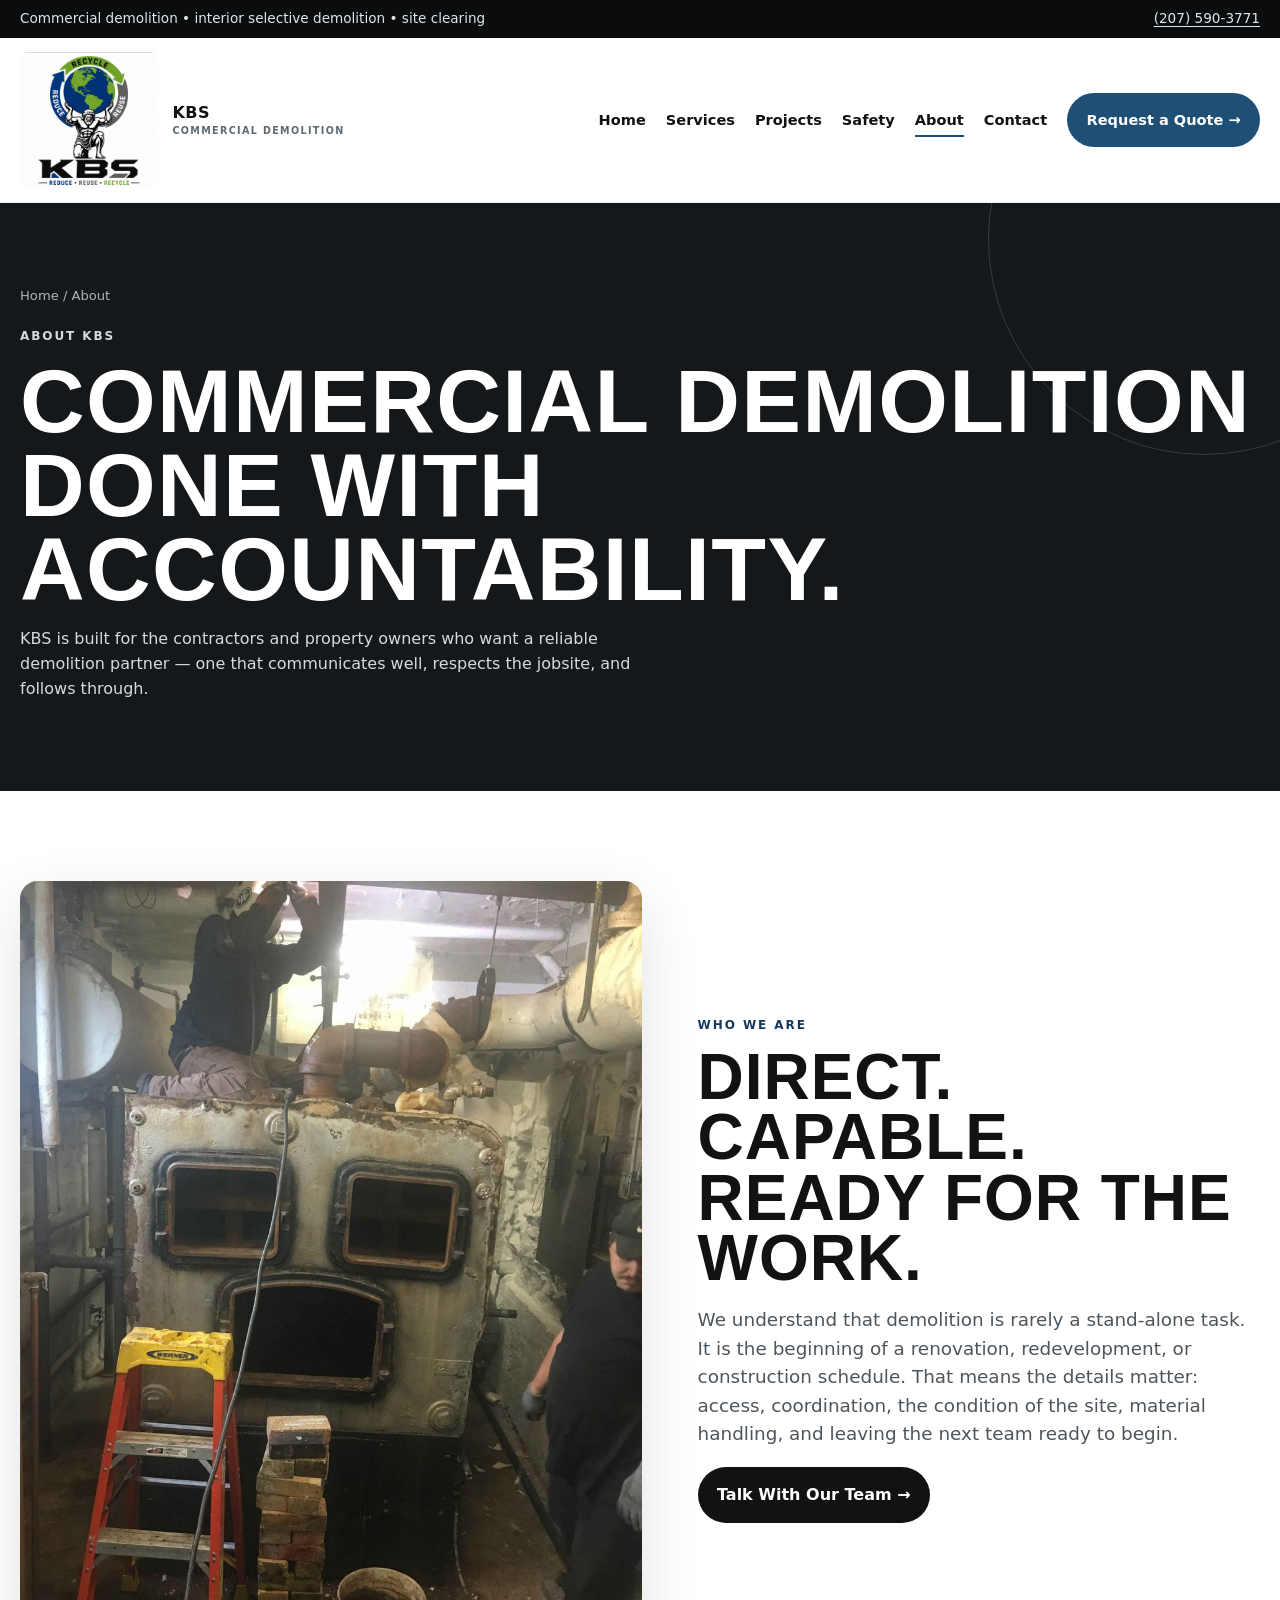
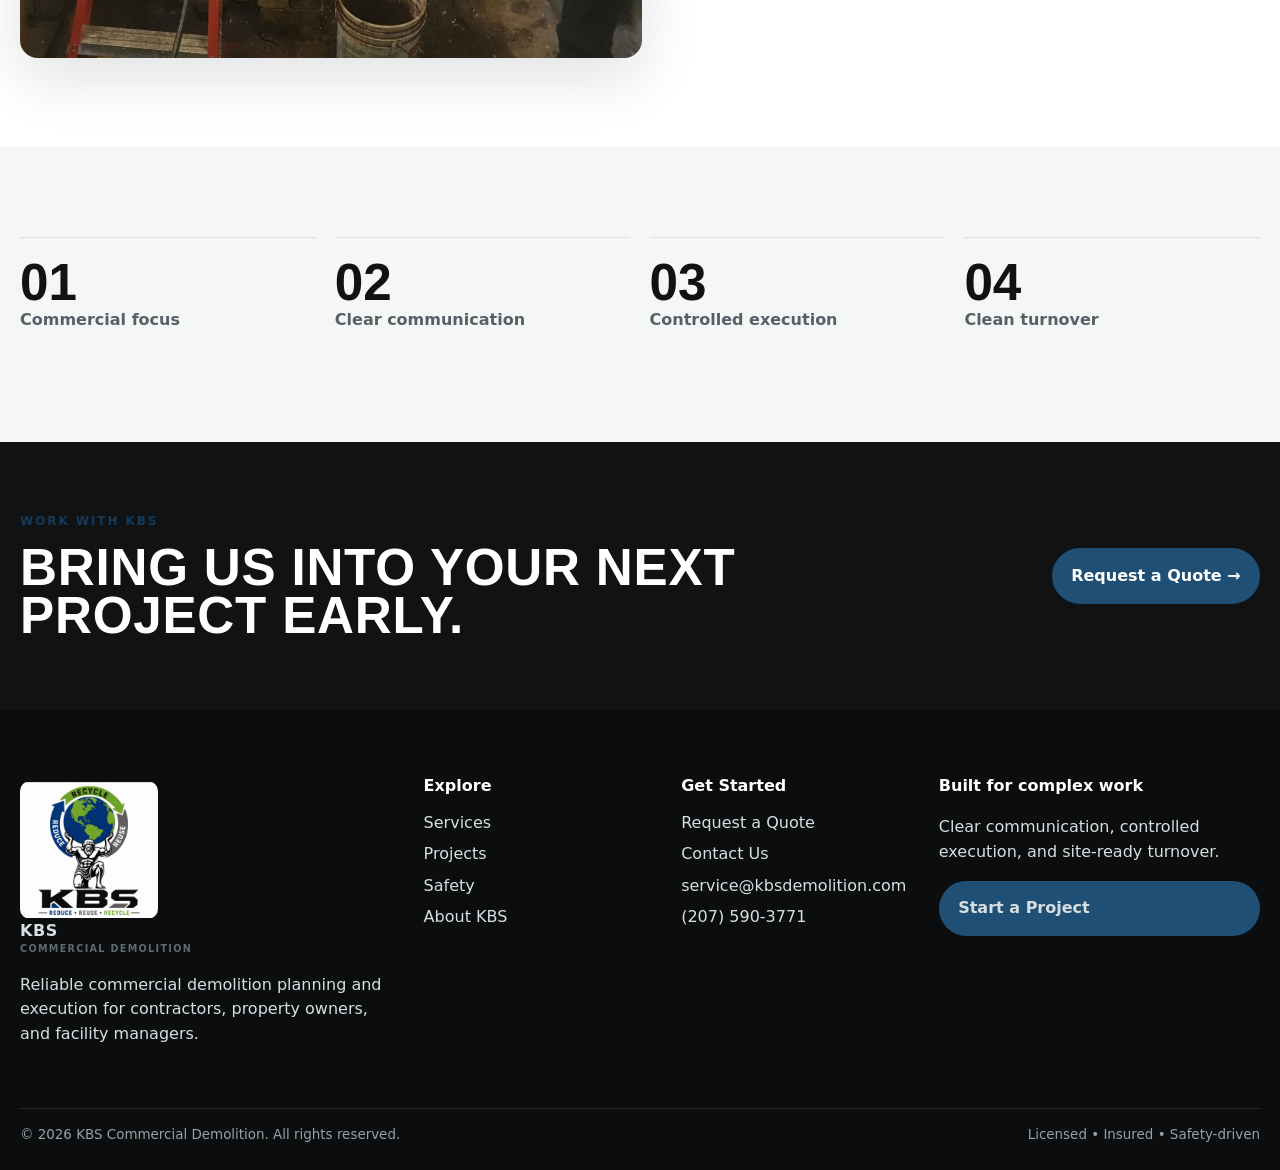
==== commit 0620332e: "Update about.html" ====
--- a/about.html
+++ b/about.html
@@ -51,7 +51,7 @@
             <p class="eyebrow">Who we are</p>
             <h2 class="display section-title">Direct. Capable. Ready for the work.</h2>
             <p class="lead">We understand that demolition is rarely a stand-alone task. It is the beginning of a renovation, redevelopment, or construction schedule. That means the details matter: access, coordination, the condition of the site, material handling, and leaving the next team ready to begin.</p>
-            <p class="muted">Replace this copy with KBS’s story, founding year, service area, key team members, licenses, and the type of projects you want more of. It is written to be easy to customize without redesigning the page.</p>
+            <p class="muted"></p>
             <a href="contact.html" class="button button-dark">Talk With Our Team →</a>
           </div>
         </div>
--- a/assets/css/site.css
+++ b/assets/css/site.css
@@ -495,7 +495,7 @@
   font-size: .68rem;
   text-transform: uppercase;
   letter-spacing: .13em;
-  color: var(--signal);
+  color: #ffffff;
   font-weight: 900;
 }
 
